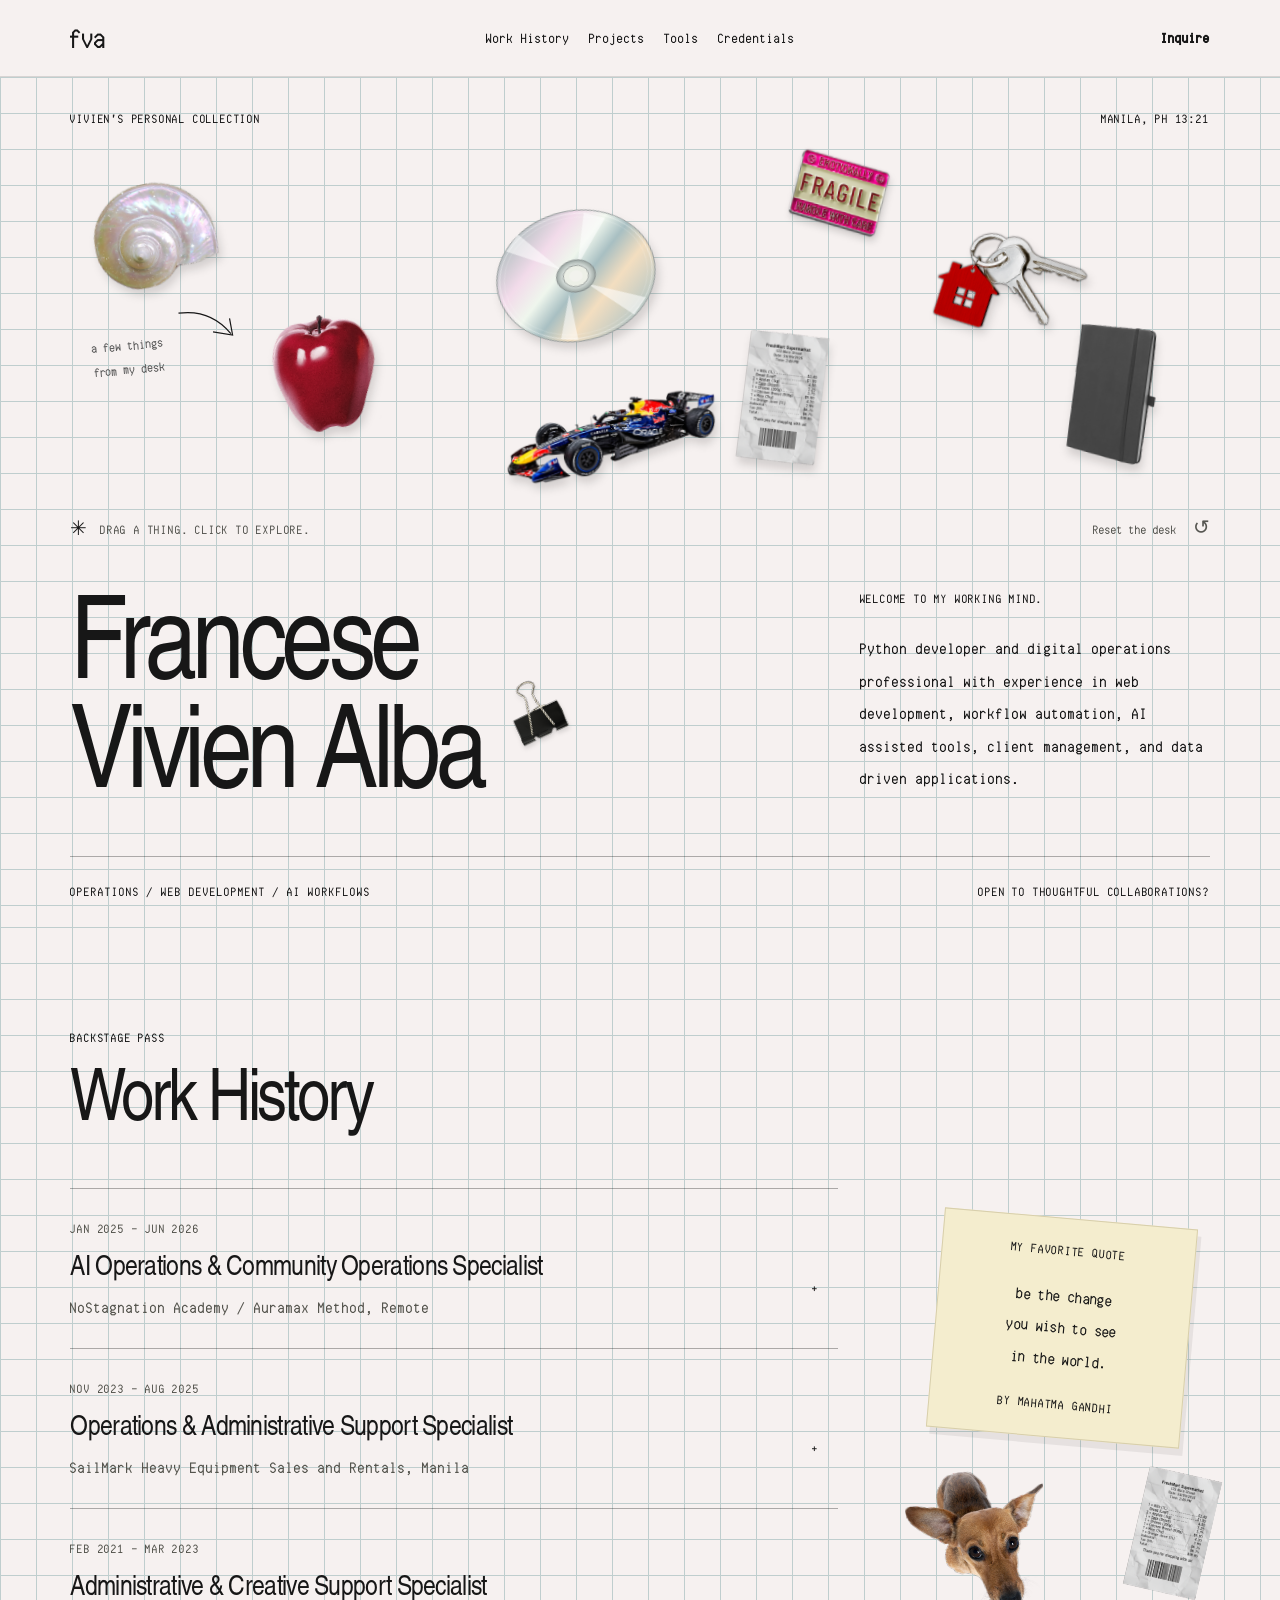
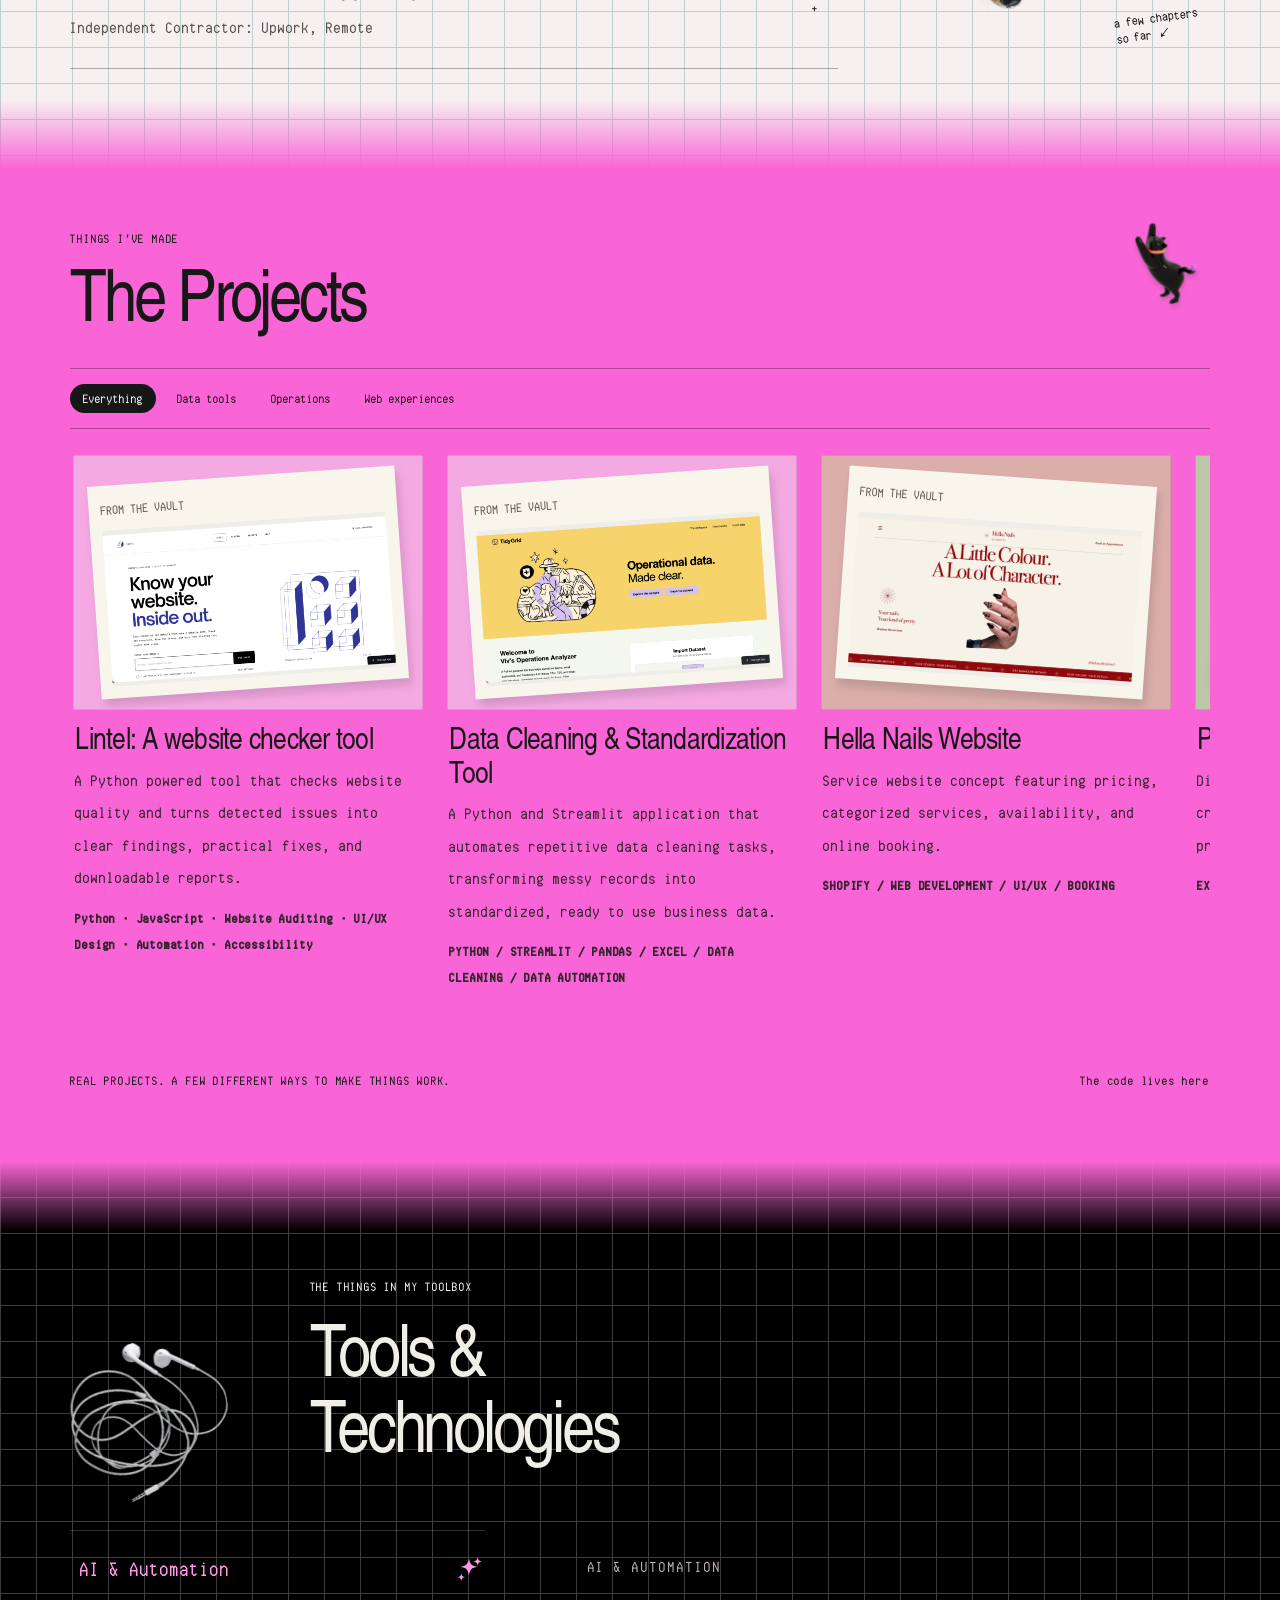
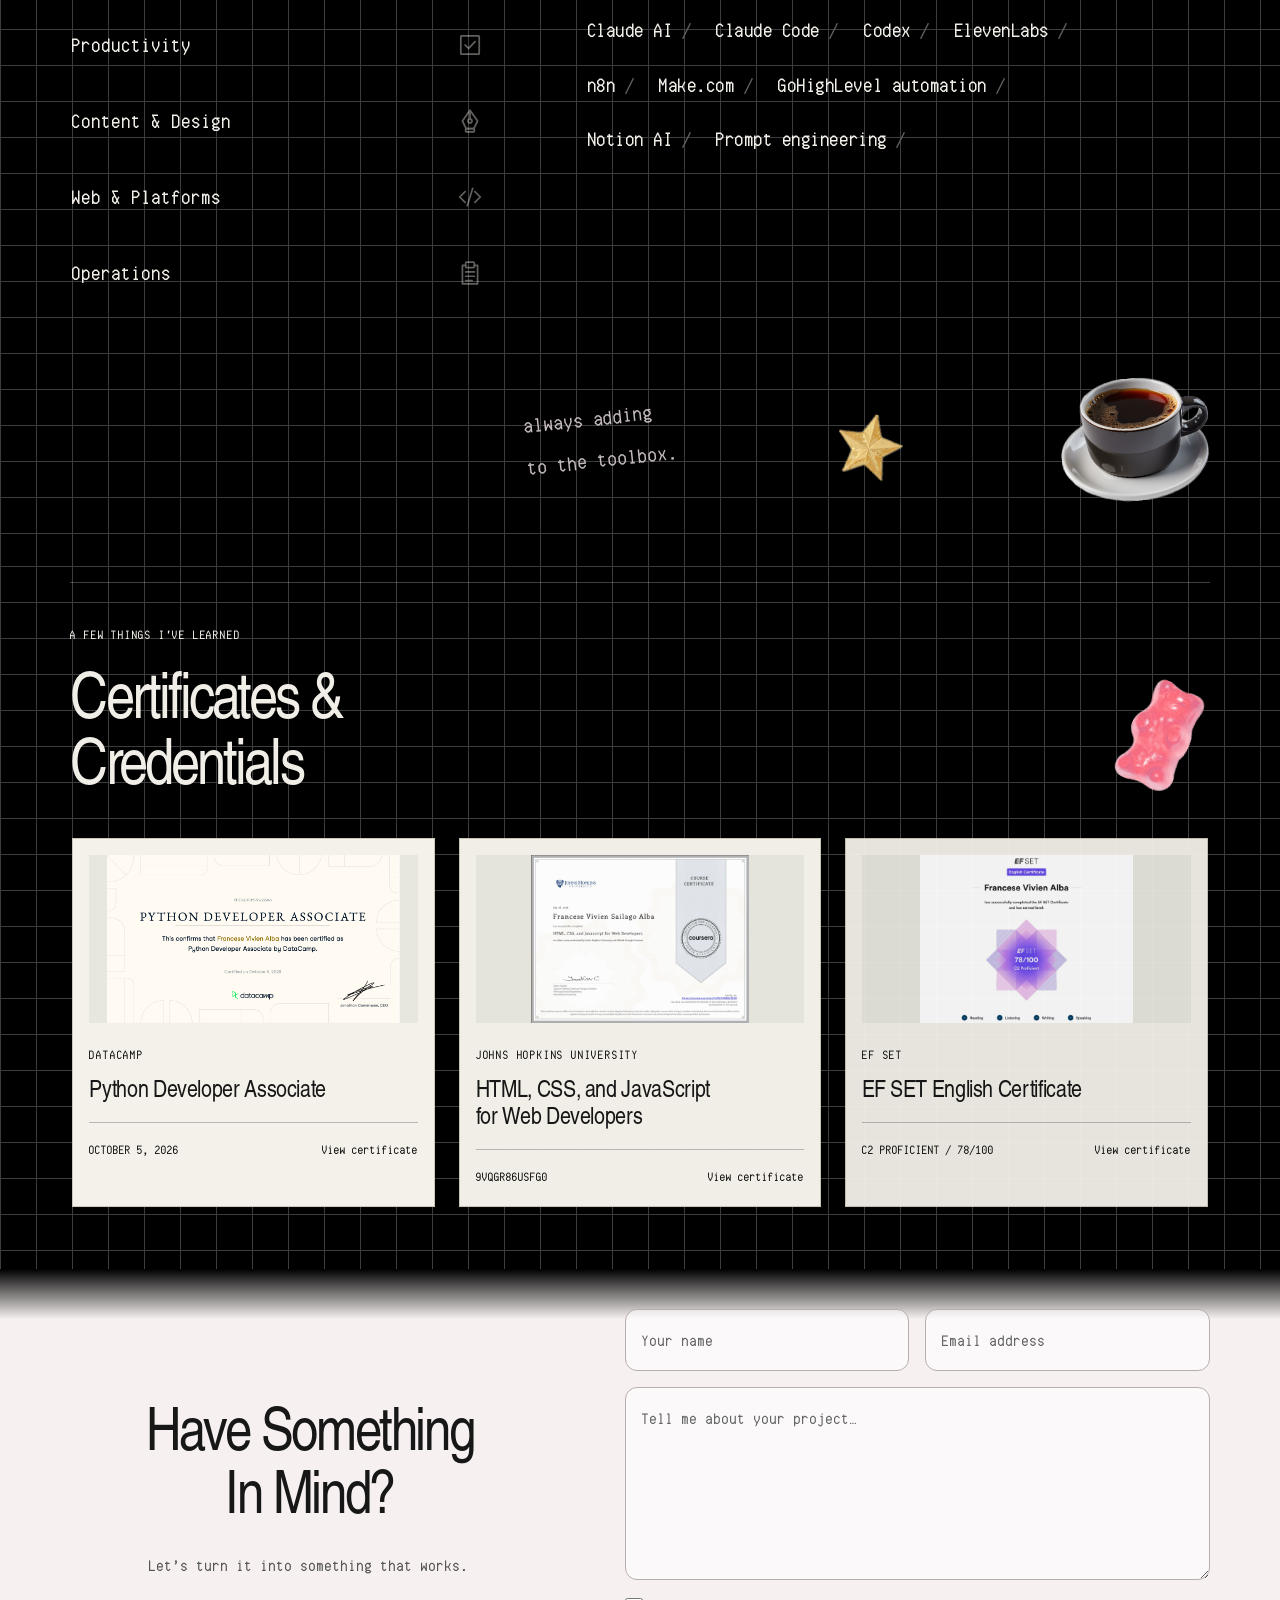
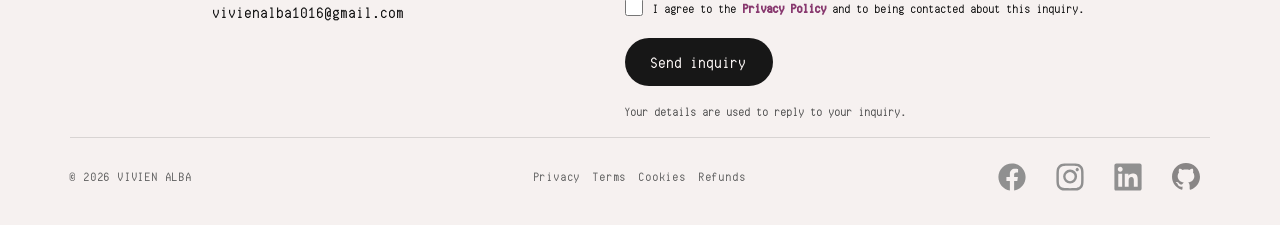
==== index.html @ 67fb0bd2 "Add files via upload" ====
<!doctype html>
<html lang="en">
<head>
  <meta charset="utf-8">
  <meta name="viewport" content="width=device-width, initial-scale=1">
  <meta name="theme-color" content="#f6f1f0">
  <meta name="description" content="Practical tools, thoughtful workflows, and digital experiences by Vivien Alba, an operations and automation specialist based in Manila.">
  <meta name="robots" content="noindex,nofollow">
  <title>Vivien's Workbook</title>
  <link rel="icon" href="./assets/favicon.svg?v=fva-1" type="image/svg+xml">
  <link rel="preload" href="./assets/fonts/display.woff" as="font" type="font/woff" crossorigin>
  <link rel="preload" href="./assets/fonts/computer-says-no.woff2" as="font" type="font/woff2" crossorigin>
  <link rel="stylesheet" href="./assets/style.css?v=credentials-wide-2">
  <script type="module" src="./assets/app.js?v=credentials-carousel-1"></script>
</head>
<body>
  <a class="skip-link" href="#main">Skip to content</a>
  <header class="site-header">
    <a class="wordmark" href="#home" aria-label="Francese Vivien Alba, home">fva</a>
    <nav class="desktop-nav" aria-label="Main navigation">
      <a href="#work-history">Work History</a><a href="#projects">Projects</a><a href="#tools-technologies">Tools</a><a href="#certificates">Credentials</a>
    </nav>
    <button class="header-inquire" data-inquire type="button">Inquire</button>
    <button class="menu-toggle" type="button" aria-expanded="false" aria-controls="mobile-menu" aria-label="Open navigation"><span></span><span></span></button>
  </header>
  <nav class="mobile-menu" id="mobile-menu" aria-label="Mobile navigation" hidden>
    <a href="#work-history">Work History</a><a href="#projects">Projects</a><a href="#tools-technologies">Tools & Technologies</a><a href="#certificates">Certificates & Credentials</a><a href="#contact">Inquire</a>
  </nav>
  <main id="main" tabindex="-1">
    <section class="hero grid-paper" id="home" aria-labelledby="hero-title">
      <div class="section-kicker"><span>VIVIEN'S PERSONAL COLLECTION</span><span>MANILA, PH <span id="manila-clock"></span></span></div>
      <div class="object-desk" aria-label="Interactive desk: drag the objects or select one to explore a project">
        <button class="desk-object object-cd" type="button" data-project="websites" aria-label="Explore the Hella Nails Website"><span class="desk-entry"><span class="object-float"><span class="object-art"><img src="./assets/cd.svg" alt="" draggable="false"></span></span></span><span class="object-label">a website with a point of view ↗</span></button>
        <button class="desk-object object-terminal" type="button" data-project="tidygrid" aria-label="Explore TidyGrid"><span class="desk-entry"><span class="object-float"><span class="object-art"><img src="./assets/apple.svg" alt="" draggable="false"></span></span></span><span class="object-label">a little Python magic ↗</span></button>
        <button class="desk-object object-receipt" type="button" data-project="paperless" aria-label="Explore the Paperless Operations System"><span class="desk-entry"><span class="object-float"><span class="object-art"><img src="./assets/receipt.svg" alt="" draggable="false"></span></span></span><span class="object-label">less admin, more clarity ↗</span></button>
        <button class="desk-object object-camera" type="button" data-project="pinkroom" aria-label="Explore the Pink Room photobooth"><span class="desk-entry"><span class="object-float"><span class="object-art"><img src="./assets/keys.svg" alt="" draggable="false"></span></span></span><span class="object-label">say cheese ↗</span></button>
        <button class="desk-object object-star" type="button" data-scroll="tools-technologies" aria-label="Explore the toolbox"><span class="desk-entry"><span class="object-float"><span class="object-art"><img src="./assets/shell.svg" alt="" draggable="false"></span></span></span><span class="object-label">a curious human ↗</span></button>
        <button class="desk-object object-folder" type="button" data-project="websites" aria-label="Explore the Hella Nails Website"><span class="desk-entry"><span class="object-float"><span class="object-art"><img src="./assets/notebook.svg" alt="" draggable="false"></span></span></span><span class="object-label">open the good stuff ↗</span></button>
        <button class="desk-object object-fragile" type="button" data-scroll="work-history" aria-label="Explore the experience behind the work"><span class="desk-entry"><span class="object-float"><span class="object-art"><img src="./assets/fragile.svg" alt="" draggable="false"></span></span></span><span class="object-label">handled with care ↗</span></button><button class="desk-object object-car" id="car-navigation-trigger" type="button" aria-label="RB19: choose where to go" aria-haspopup="dialog" aria-controls="car-navigation"><span class="desk-entry"><span class="object-float"><span class="object-art"><img src="./assets/rb19.png" alt="" draggable="false" width="1000" height="500"></span></span></span><span class="object-label">MV33</span></button><span class="desk-annotation" aria-hidden="true">a few things<br>from my desk <svg viewBox="0 0 85 45"><path d="M4 4q40-2 63 31m-22-4 24 6-2-21"/></svg></span>
      </div>
      <div class="desk-toolbar"><span><span class="tiny-cross" aria-hidden="true">✳</span> DRAG A THING. CLICK TO EXPLORE.</span><button id="reset-desk" type="button">Reset the desk <span aria-hidden="true">↺</span></button></div>
      <div class="hero-copy">
        <h1 id="hero-title"><span class="headline-line">Francese</span><span class="headline-line"><em>Vivien Alba</em><img class="heading-clip" src="./assets/binder-clip.svg" alt="" aria-hidden="true" width="75" height="79"></span></h1>
        <div class="hero-aside"><span class="micro-label">WELCOME TO MY WORKING MIND.</span><p>Python developer and digital operations professional with experience in web development, workflow automation, AI assisted tools, client management, and data driven applications.</p></div>
      </div>
      <div class="hero-bottom"><span>OPERATIONS / WEB DEVELOPMENT / AI WORKFLOWS</span><a href="#contact">Open to thoughtful collaborations? </a></div>
    </section>

    <section class="experience history grid-paper" id="work-history" aria-labelledby="experience-title">
      <div class="section-heading reveal"><div><span class="micro-label">BACKSTAGE PASS</span><h2 id="experience-title">Work <em>History</em></h2></div></div>
      <div class="history-layout"><div class="experience-list">
        <details class="experience-row reveal"><summary><span class="experience-period">JAN 2025 — JUN 2026</span><div><h3>AI Operations & Community Operations Specialist</h3><p>NoStagnation Academy / Auramax Method, Remote</p></div><span class="accordion-icon" aria-hidden="true">+</span></summary><div class="experience-body"><ul><li>Managed client accounts, scheduling, and progress tracking through Trainerize and Notion.</li><li>Coordinated online communities, Instagram accounts, client communications, and recurring content workflows.</li><li>Built Claude AI workflows for content creation, client feedback, summaries, and recurring administrative tasks.</li></ul></div></details>
        <details class="experience-row reveal"><summary><span class="experience-period">NOV 2023 — AUG 2025</span><div><h3>Operations & Administrative Support Specialist</h3><p>SailMark Heavy Equipment Sales and Rentals, Manila</p></div><span class="accordion-icon" aria-hidden="true">+</span></summary><div class="experience-body"><ul><li>Implemented an electronic booking system, reducing labor costs by 30% and office overhead by 10%.</li><li>Maintained operational records, booking data, and administrative documentation using Excel.</li><li>Managed business correspondence, digital files, and day to day administrative operations.</li></ul></div></details>
        <details class="experience-row reveal"><summary><span class="experience-period">FEB 2021 — MAR 2023</span><div><h3>Administrative & Creative Support Specialist</h3><p>Independent Contractor: Upwork, Remote</p></div><span class="accordion-icon" aria-hidden="true">+</span></summary><div class="experience-body"><ul><li>Managed email correspondence, calls, appointment scheduling, and general administrative tasks.</li><li>Organized digital files and created professional presentations and business materials.</li><li>Produced and edited visual and video content for social media and digital marketing.</li></ul></div></details>
      </div><div class="history-collage reveal"><div class="history-note"><span class="micro-label">MY FAVORITE QUOTE</span><strong>be the change<br><em>you wish to see<br>in the world.</em></strong><span class="micro-label">BY MAHATMA GANDHI</span></div><img class="history-dog" src="./assets/dachshund.svg" alt="" loading="lazy"><img class="history-receipt" src="./assets/receipt.svg" alt="" loading="lazy"><span class="history-handnote">a few chapters<br>so far ↙</span></div></div>
    </section>
    <section class="work grid-paper" id="projects" aria-labelledby="work-title">
      <div class="section-heading reveal"><div><span class="micro-label">THINGS I'VE MADE</span><h2 id="work-title">The <em>Projects</em></h2></div><img class="project-cat" src="./assets/dancing-cat.png" alt="" aria-hidden="true" loading="lazy" width="1129" height="1393"></div>
      <div class="work-toolbar"><div class="filters" role="group" aria-label="Filter projects"><button data-filter="all" aria-pressed="true">Everything</button><button data-filter="tools" aria-pressed="false">Data tools</button><button data-filter="workflows" aria-pressed="false">Operations</button><button data-filter="creative" aria-pressed="false">Web experiences</button></div></div>
      <p class="sr-only" id="project-carousel-help">Drag sideways or swipe to explore projects. Focus the carousel and use Left, Right, Home, or End.</p>
      <div class="project-grid project-carousel" id="project-carousel" role="region" aria-roledescription="carousel" aria-label="Projects" aria-describedby="project-carousel-help" tabindex="0">
        <article class="project project-current reveal" data-category="tools" data-id="websiteqc"><button class="project-cover screenshot-cover cover-websiteqc" data-project="websiteqc" aria-label="Read about Lintel: A website checker tool"><div class="project-print"><span class="print-label">FROM THE VAULT</span><img src="./assets/current/lintel.png" alt="Screenshot of Lintel website quality checker" loading="lazy" width="1400" height="900"></div></button><div class="project-caption"><div><h3>Lintel: A website checker tool</h3><p>A Python powered tool that checks website quality and turns detected issues into clear findings, practical fixes, and downloadable reports.</p></div><span class="project-tag">Python · JavaScript · Website Auditing · UI/UX Design · Automation · Accessibility</span></div></article>
        <article class="project project-current reveal" data-category="tools" data-id="tidygrid"><button class="project-cover screenshot-cover cover-tidygrid" data-project="tidygrid" aria-label="Read about Data Cleaning & Standardization Tool"><div class="project-print"><span class="print-label">FROM THE VAULT</span><img src="./assets/current/tidygrid-preview.png" alt="Screenshot of Data Cleaning & Standardization Tool" loading="lazy" width="1400" height="900"></div></button><div class="project-caption"><div><h3>Data Cleaning & Standardization Tool</h3><p>A Python and Streamlit application that automates repetitive data cleaning tasks, transforming messy records into standardized, ready to use business data.</p></div><span class="project-tag">PYTHON / STREAMLIT / PANDAS / EXCEL / DATA CLEANING / DATA AUTOMATION</span></div></article>
        <article class="project project-current reveal" data-category="creative" data-id="websites"><button class="project-cover screenshot-cover cover-websites" data-project="websites" aria-label="Read about Hella Nails Website"><div class="project-print"><span class="print-label">FROM THE VAULT</span><img src="./assets/current/hella-nails.webp" alt="Screenshot of Hella Nails Website" loading="lazy" width="1400" height="900"></div></button><div class="project-caption"><div><h3>Hella Nails Website</h3><p>Service website concept featuring pricing, categorized services, availability, and online booking.</p></div><span class="project-tag">SHOPIFY / WEB DEVELOPMENT / UI/UX / BOOKING</span></div></article>
        <article class="project project-current reveal" data-category="workflows" data-id="paperless"><button class="project-cover screenshot-cover cover-paperless" data-project="paperless" aria-label="Read about Paperless Operations System"><div class="project-print"><span class="print-label">FROM THE VAULT</span><img src="./assets/current/paperless.webp" alt="Screenshot of Paperless Operations System" loading="lazy" width="1400" height="900"></div></button><div class="project-caption"><div><h3>Paperless Operations System</h3><p>Digital booking and records workflow created to streamline administrative processes for an equipment business.</p></div><span class="project-tag">EXCEL / DIGITAL OPERATIONS / PROCESS DESIGN</span></div></article>
        <article class="project project-current reveal" data-category="creative" data-id="pinkroom"><button class="project-cover screenshot-cover cover-pinkroom" data-project="pinkroom" aria-label="Read about Scrapbook Inspired Photobooth"><div class="project-print"><span class="print-label">FROM THE VAULT</span><img src="./assets/current/pink-room.webp" alt="Screenshot of Scrapbook Inspired Photobooth" loading="lazy" width="1400" height="900"></div></button><div class="project-caption"><div><h3>Scrapbook Inspired Photobooth</h3><p>Interactive browser based photobooth with photo capture, filters, custom strips, and video recording.</p></div><span class="project-tag">HTML / CSS / JAVASCRIPT / GITHUB PAGES</span></div></article>
      </div><div class="work-footnote"><span>REAL PROJECTS. A FEW DIFFERENT WAYS TO MAKE THINGS WORK.</span><a class="text-link" href="https://github.com/vivienalba" target="_blank" rel="noopener noreferrer">The code lives here </a></div>
    </section>
    <section class="tools grid-paper" id="tools-technologies" aria-labelledby="tools-title"><div class="section-heading reveal"><div><span class="micro-label">THE THINGS IN MY TOOLBOX</span><h2 id="tools-title">Tools &<br><em>Technologies</em></h2></div><img class="mobile-tools-earbuds" src="./assets/earbuds-mobile.png" alt="" aria-hidden="true" width="228" height="228"></div><div class="tools-layout"><div class="tool-tabs" role="tablist" aria-label="Tool categories" aria-orientation="vertical">
<button type="button" id="tab-ai" role="tab" aria-controls="panel-ai" aria-selected="true" tabindex="0">AI &amp; Automation<b aria-hidden="true"><svg class="tab-icon" viewBox="0 0 24 24" fill="currentColor" aria-hidden="true" focusable="false"><path d="M11 2c.8 5.4 2.6 7.2 8 8-5.4.8-7.2 2.6-8 8-.8-5.4-2.6-7.2-8-8 5.4-.8 7.2-2.6 8-8Zm8-1c.3 2.7 1.3 3.7 4 4-2.7.3-3.7 1.3-4 4-.3-2.7-1.3-3.7-4-4 2.7-.3 3.7-1.3 4-4ZM4 16c.3 2.4 1.1 3.2 3.5 3.5-2.4.3-3.2 1.1-3.5 3.5-.3-2.4-1.1-3.2-3.5-3.5 2.4-.3 3.2-1.1 3.5-3.5Z"/></svg></b></button><button type="button" id="tab-productivity" role="tab" aria-controls="panel-productivity" aria-selected="false" tabindex="-1">Productivity<b aria-hidden="true"><svg class="tab-icon" viewBox="0 0 24 24" fill="none" stroke="currentColor" stroke-width="1.6" stroke-linecap="round" stroke-linejoin="round" aria-hidden="true" focusable="false"><rect x="3.5" y="3.5" width="17" height="17" rx=".6"/><path d="m7.5 12 3.2 3.2 6-6.4"/></svg></b></button><button type="button" id="tab-design" role="tab" aria-controls="panel-design" aria-selected="false" tabindex="-1">Content &amp; Design<b aria-hidden="true"><svg class="tab-icon" viewBox="0 0 24 24" fill="none" stroke="currentColor" stroke-width="1.6" stroke-linecap="round" stroke-linejoin="round" aria-hidden="true" focusable="false"><path d="m12 2-7 10 3.5 7h7L19 12 12 2Zm0 0v8"/><circle cx="12" cy="12" r="1.8"/><rect x="8" y="19" width="8" height="3" rx=".5"/></svg></b></button><button type="button" id="tab-web" role="tab" aria-controls="panel-web" aria-selected="false" tabindex="-1">Web &amp; Platforms<b aria-hidden="true"><svg class="tab-icon" viewBox="0 0 24 24" fill="none" stroke="currentColor" stroke-width="1.6" stroke-linecap="round" stroke-linejoin="round" aria-hidden="true" focusable="false"><path d="m7.5 7-5 5 5 5m9-10 5 5-5 5M14.5 4l-5 16"/></svg></b></button><button type="button" id="tab-operations" role="tab" aria-controls="panel-operations" aria-selected="false" tabindex="-1">Operations<b aria-hidden="true"><svg class="tab-icon" viewBox="0 0 24 24" fill="none" stroke="currentColor" stroke-width="1.6" stroke-linecap="round" stroke-linejoin="round" aria-hidden="true" focusable="false"><rect x="8" y="2" width="8" height="5" rx="1"/><path d="M8 5H5v17h14V5h-3M8 11h8M8 15h8M8 19h6"/></svg></b></button></div><div class="tool-panels"><div class="tool-panel" id="panel-ai" role="tabpanel" aria-labelledby="tab-ai" tabindex="0"><span class="micro-label">AI &amp; AUTOMATION</span><div class="tool-cloud"><span>Claude AI</span><span>Claude Code</span><span>Codex</span><span>ElevenLabs</span><span>n8n</span><span>Make.com</span><span>GoHighLevel automation</span><span>Notion AI</span><span>Prompt engineering</span></div></div><div class="tool-panel" id="panel-productivity" role="tabpanel" aria-labelledby="tab-productivity" tabindex="0"><span class="micro-label">PRODUCTIVITY</span><div class="tool-cloud"><span>Notion</span><span>Google Sheets</span><span>Google Slides</span><span>Microsoft Excel</span><span>Word</span><span>PowerPoint</span><span>Teams</span><span>Microsoft 365</span></div></div><div class="tool-panel" id="panel-design" role="tabpanel" aria-labelledby="tab-design" tabindex="0"><span class="micro-label">CONTENT &amp; DESIGN</span><div class="tool-cloud"><span>Figma</span><span>Canva</span><span>Adobe Photoshop</span><span>Content creation</span><span>Video editing</span><span>Social media management</span><span>Community management</span></div></div><div class="tool-panel" id="panel-web" role="tabpanel" aria-labelledby="tab-web" tabindex="0"><span class="micro-label">WEB &amp; PLATFORMS</span><div class="tool-cloud"><span>Git</span><span>GitHub</span><span>PyCharm</span><span>Shopify</span><span>HTML</span><span>CSS</span><span>Web Development</span><span>Figma Site</span></div></div><div class="tool-panel" id="panel-operations" role="tabpanel" aria-labelledby="tab-operations" tabindex="0"><span class="micro-label">OPERATIONS</span><div class="tool-cloud"><span>Digital record keeping</span><span>Data management</span><span>Mail management scheduling</span><span>Client support</span><span>Project coordination</span><span>Administrative operations</span></div></div></div></div><div class="tools-objects" aria-hidden="true"><img class="tools-earbuds" src="./assets/earbuds.svg" alt="" loading="lazy"><img class="tools-star" src="./assets/star.svg" alt="" loading="lazy"><img class="tools-coffee" src="./assets/coffee.svg" alt="" loading="lazy"><span>always adding<br>to the toolbox.</span></div></section>
    <section class="credentials grid-paper" id="certificates" aria-labelledby="credentials-title"><div class="section-heading reveal"><div><span class="micro-label">A FEW THINGS I'VE LEARNED</span><h2 id="credentials-title">Certificates &<br><em>Credentials</em></h2></div><img class="credentials-gummy" src="./assets/pink-gummy-bear.svg" alt="" aria-hidden="true" width="52" height="67" loading="lazy"></div><div class="credential-grid credential-carousel" id="credential-carousel" role="region" aria-labelledby="credentials-title" aria-describedby="credential-carousel-help" tabindex="0"><p class="sr-only" id="credential-carousel-help">Swipe or drag sideways to browse certificates. With this carousel focused, use the left and right arrow keys, Home, or End.</p>
      <a class="credential-card reveal" href="./assets/current/datacamp-python-certificate.png" target="_blank" rel="noopener noreferrer"><div class="credential-image"><img src="./assets/current/datacamp-python-certificate.png" alt="DataCamp Python Developer Associate certificate awarded to Francese Vivien Alba on October 5, 2026" loading="lazy" width="2048" height="1176"></div><span class="micro-label">DATACAMP</span><h3 style="white-space:nowrap;font-size:clamp(18px,5.5vw,24px)">Python Developer Associate</h3><div class="credential-bottom"><span>OCTOBER 5, 2026</span><span>View certificate</span></div></a>
      <a class="credential-card reveal" href="https://www.coursera.org/account/accomplishments/records/9VQGR86USFG0" target="_blank" rel="noopener noreferrer"><div class="credential-image"><img src="./assets/current/web-certificate.webp" alt="HTML, CSS, and Javascript for Web Developers course certificate" loading="lazy" width="1200" height="800"></div><span class="micro-label">JOHNS HOPKINS UNIVERSITY</span><h3>HTML, CSS, and JavaScript<br>for Web Developers</h3><div class="credential-bottom"><span>9VQGR86USFG0</span><span>View certificate </span></div></a>
      <a class="credential-card reveal" href="https://cert.efset.org/stmmYJ" target="_blank" rel="noopener noreferrer"><div class="credential-image"><img src="./assets/current/english-certificate.webp" alt="EF Set English Certificate" loading="lazy" width="1200" height="800"></div><span class="micro-label">EF SET</span><h3 style="white-space:nowrap;font-size:clamp(18px,5.5vw,24px)">EF SET English Certificate</h3><div class="credential-bottom"><span>C2 PROFICIENT / 78/100</span><span>View certificate</span></div></a>
      <a class="credential-card reveal" href="https://app-na2.hubspot.com/academy/achievements/q5h6j2m6/en/1/vivien-na/aeo-fundamentals" target="_blank" rel="noopener noreferrer"><div class="credential-image"><img src="./assets/current/hubspot-aeo-certificate.png" alt="HubSpot Academy AEO Fundamentals certificate awarded to Francese Vivien Alba, valid October 6, 2026 through November 4, 2028" loading="lazy" width="1140" height="880"></div><span class="micro-label">HUBSPOT ACADEMY</span><h3 style="white-space:nowrap;font-size:clamp(18px,5.5vw,24px)">AEO Fundamentals</h3><div class="credential-bottom"><span>q5h6j2m6</span><span>View certificate</span></div></a>
    </div></section>
    <section class="contact contact-inquiry" id="contact" aria-labelledby="contact-title">
      <div class="contact-content reveal">
        <div class="contact-intro"><h2 id="contact-title">Have Something<br><em>In Mind?</em></h2><p>Let’s turn it into something that works.</p><a class="inquiry-email" href="mailto:vivienalba1016@gmail.com">vivienalba1016@gmail.com</a></div>
        <form class="inquiry-form" id="inquiry-form" action="https://formsubmit.co/vivienalba1016@gmail.com" method="post" aria-label="Send Vivien a project inquiry" aria-describedby="inquiry-notice" aria-busy="false">
          <input type="hidden" name="_subject" value="New portfolio inquiry for Vivien Alba">
          <input type="hidden" name="_template" value="table">
          <input class="inquiry-honeypot" type="text" name="_honey" tabindex="-1" autocomplete="off" aria-hidden="true">
          <fieldset class="inquiry-fields"><legend class="sr-only">Your inquiry</legend>
            <div class="inquiry-row"><div class="inquiry-field"><label class="sr-only" for="inquiry-name">Your name</label><input id="inquiry-name" name="name" type="text" placeholder="Your name" autocomplete="name" required maxlength="100"></div><div class="inquiry-field"><label class="sr-only" for="inquiry-email">Email address</label><input id="inquiry-email" name="email" type="email" placeholder="Email address" autocomplete="email" required maxlength="254"></div></div>
            <div class="inquiry-field"><label class="sr-only" for="inquiry-message">Tell me about your project</label><textarea id="inquiry-message" name="message" placeholder="Tell me about your project…" required maxlength="5000" rows="5"></textarea></div>
            <label class="inquiry-consent"><input type="checkbox" name="consent" value="yes" required><span>I agree to the <a href="./privacy.html" data-policy="privacy">Privacy Policy</a> and to being contacted about this inquiry.</span></label>
            <button class="inquiry-submit" type="submit">Send inquiry</button>
          </fieldset>
          <p class="inquiry-notice" id="inquiry-notice">Your details are used to reply to your inquiry.</p>
          <p class="inquiry-status" data-inquiry-status role="status" aria-live="polite" aria-atomic="true"></p>
        </form>
      </div>
    </section>
  </main>
  <footer class="site-footer">
    <span class="footer-copyright">© <span id="year">2026</span> VIVIEN ALBA</span>
    <div class="footer-policies"><a data-policy="privacy" href="./privacy.html">Privacy</a><a data-policy="terms" href="./terms.html">Terms</a><a data-policy="cookies" href="./cookies.html">Cookies</a><a data-policy="refunds" href="./refunds.html">Refunds</a></div>
    <nav class="social-links" aria-label="Social profiles"><a href="https://www.facebook.com/vivienalbaaa/" aria-label="Facebook" target="_blank" rel="noopener noreferrer"><svg viewBox="0 0 20 20" fill="currentColor" aria-hidden="true" focusable="false"><path d="M18 10.049C18 5.603 14.419 2 10 2c-4.419 0-8 3.603-8 8.049C2 14.067 4.925 17.396 8.75 18v-5.624H6.719v-2.328h2.03V8.275c0-2.017 1.195-3.132 3.023-3.132.874 0 1.79.158 1.79.158v1.98h-1.009c-.994 0-1.303.621-1.303 1.258v1.51h2.219l-.355 2.326H11.25V18c3.825-.604 6.75-3.933 6.75-7.951Z"/></svg></a><a href="https://www.instagram.com/vivienalbaa/" aria-label="Instagram" target="_blank" rel="noopener noreferrer"><svg viewBox="0 0 20 20" fill="currentColor" aria-hidden="true" focusable="false"><path fill-rule="evenodd" d="M13.23 3.492c-.84-.037-1.096-.046-3.23-.046-2.144 0-2.39.01-3.238.055-.776.027-1.195.164-1.487.273a2.43 2.43 0 0 0-.912.593 2.486 2.486 0 0 0-.602.922c-.11.282-.238.702-.274 1.486-.046.84-.046 1.095-.046 3.23 0 2.134.01 2.39.046 3.229.004.51.097 1.016.274 1.495.145.365.319.639.602.913.282.282.538.456.92.602.474.176.974.268 1.479.273.848.046 1.103.046 3.238.046 2.134 0 2.39-.01 3.23-.046.784-.036 1.203-.164 1.486-.273.374-.146.648-.329.921-.602.283-.283.447-.548.602-.922.177-.476.27-.979.274-1.486.037-.84.046-1.095.046-3.23 0-2.134-.01-2.39-.055-3.229-.027-.784-.164-1.204-.274-1.495a2.43 2.43 0 0 0-.593-.913 2.604 2.604 0 0 0-.92-.602c-.284-.11-.703-.237-1.488-.273ZM6.697 2.05c.857-.036 1.131-.045 3.302-.045 1.1-.014 2.202.001 3.302.045.664.014 1.321.14 1.943.374a3.968 3.968 0 0 1 1.414.922c.41.397.728.88.93 1.414.23.622.354 1.279.365 1.942C18 7.56 18 7.824 18 10.005c0 2.17-.01 2.444-.046 3.292-.036.858-.173 1.442-.374 1.943-.2.53-.474.976-.92 1.423a3.896 3.896 0 0 1-1.415.922c-.51.191-1.095.337-1.943.374-.857.036-1.122.045-3.302.045-2.171 0-2.445-.009-3.302-.055-.849-.027-1.432-.164-1.943-.364a4.152 4.152 0 0 1-1.414-.922 4.128 4.128 0 0 1-.93-1.423c-.183-.51-.329-1.085-.365-1.943C2.009 12.45 2 12.167 2 10.004c0-2.161 0-2.435.055-3.302.027-.848.164-1.432.365-1.942a4.44 4.44 0 0 1 .92-1.414 4.18 4.18 0 0 1 1.415-.93c.51-.183 1.094-.33 1.943-.366Zm.427 4.806a4.105 4.105 0 1 1 5.805 5.805 4.105 4.105 0 0 1-5.805-5.805Zm1.882 5.371a2.668 2.668 0 1 0 2.042-4.93 2.668 2.668 0 0 0-2.042 4.93Zm5.922-5.942a.958.958 0 1 1-1.355-1.355.958.958 0 0 1 1.355 1.355Z" clip-rule="evenodd"/></svg></a><a href="https://www.linkedin.com/in/francese-vivien-alba-627348263/" aria-label="LinkedIn" target="_blank" rel="noopener noreferrer"><svg viewBox="0 0 20 20" fill="currentColor" aria-hidden="true" focusable="false"><path fill-rule="evenodd" clip-rule="evenodd" d="M16.8411 2H3.2061C2.5539 2 2 2.51581 2 3.15124V16.848C2 17.4842 2.36343 18 3.01562 18H16.6507C17.3036 18 18 17.4842 18 16.848V3.15124C18 2.51581 17.4941 2 16.8411 2ZM8.09524 8.09524H10.2491V9.19314H10.2728C10.6011 8.60114 11.571 8 12.7703 8C15.072 8 15.7143 9.2221 15.7143 11.4857V15.7143H13.4286V11.9025C13.4286 10.8891 13.024 10 12.0777 10C10.9288 10 10.381 10.7779 10.381 12.0549V15.7143H8.09524V8.09524ZM4.28571 15.7143H6.57143V8.09524H4.28571V15.7143ZM6.85714 5.42857C6.85714 6.2179 6.2179 6.85714 5.42857 6.85714C4.63924 6.85714 4 6.2179 4 5.42857C4 4.63924 4.63924 4 5.42857 4C6.2179 4 6.85714 4.63924 6.85714 5.42857Z" fill="currentColor"/></svg></a><a href="https://github.com/vivienalba" aria-label="GitHub" target="_blank" rel="noopener noreferrer"><img class="github-icon" src="./assets/social/github.svg" alt="" width="98" height="96"></a></nav>
  </footer>
  <dialog class="car-navigation" id="car-navigation" aria-labelledby="car-navigation-title"><button class="dialog-close" type="button" aria-label="Close destination menu">Close <span aria-hidden="true">×</span></button><div class="car-navigation-content"><span class="micro-label">RB19</span><h2 id="car-navigation-title">Where do you wanna go?</h2><nav aria-label="Choose a destination"><a href="#work-history">Work History</a><a href="#projects">Projects</a><a href="#tools-technologies">Tools & Technologies</a><a href="#certificates">Certificates & Credentials</a><a href="#contact">Inquire</a></nav></div></dialog>
  <dialog class="project-dialog" id="project-dialog" aria-labelledby="dialog-title"><button class="dialog-close" aria-label="Close project details">Close <span aria-hidden="true">×</span></button><div id="dialog-content"></div></dialog>
  <dialog class="policy-dialog" id="policy-dialog" aria-labelledby="policy-title"><button class="dialog-close" aria-label="Close policy">Close <span aria-hidden="true">×</span></button><div id="policy-content"></div></dialog>
  <div class="toast" role="status" aria-live="polite"></div>
  <noscript><p class="noscript-note">Project previews, filters, and desk interactions need JavaScript. You can still read the work history and use the inquiry form. Without JavaScript, submission opens the form service’s confirmation page.</p></noscript>
</body>
</html>
---- assets/style.css ----
@font-face{font-family:DeskDisplay;src:url('./fonts/display.woff') format('woff');font-weight:400;font-display:swap}
@font-face{font-family:DeskDisplay;src:url('./fonts/display-italic.woff') format('woff');font-weight:700;font-style:italic;font-display:swap}
@font-face{font-family:DeskSans;src:url('./fonts/body.woff') format('woff');font-weight:400;font-display:swap}
@font-face{font-family:DeskMono;src:url('./fonts/mono.woff') format('woff');font-weight:400;font-display:swap}
:root{--paper:#f6f1f0;--ink:#171717;--pink:#f965d6;--grid:rgba(102,167,191,.24);--gutter:clamp(24px,5.5vw,88px);--sans:DeskSans,Arial,sans-serif;--display:DeskDisplay,'Arial Narrow',sans-serif;--mono:DeskMono,monospace}
*{box-sizing:border-box}html{scroll-behavior:smooth;scroll-padding-top:90px}body{margin:0;background:var(--paper);color:var(--ink);font-family:var(--sans);font-size:20px;overflow-x:clip}button,a{-webkit-tap-highlight-color:transparent}button{font:inherit;color:inherit;cursor:pointer}a{color:inherit;text-decoration:none}button{border:0;background:none}button:active{transform:translateY(1px)}button:disabled{cursor:default}img{max-width:100%;display:block}h1,h2,h3,h4,p{margin:0}h1,h2,h4{font-family:var(--display);font-weight:400;letter-spacing:-.045em}em{font-weight:700;font-style:italic}button:focus-visible,a:focus-visible,summary:focus-visible{outline:2px solid currentColor;outline-offset:6px}::selection{background:#fa83dc;color:var(--ink)}[hidden]{display:none!important}.skip-link{position:fixed;top:-80px;left:20px;padding:14px;background:var(--ink);color:white;z-index:100}.skip-link:focus{top:15px}.grid-paper{background-image:linear-gradient(var(--grid) 1px,transparent 1px),linear-gradient(90deg,var(--grid) 1px,transparent 1px);background-size:36px 36px}.micro-label,.section-kicker,.hero-bottom,.desk-toolbar,.project-tag,.project-number,.work-count,.work-footnote,.tool-list,.experience-period,.experience-tools,.contact-top,.site-footer,.notebook-label,.mini-pill,.cover-open{font-family:var(--mono);font-size:20px;line-height:1.6;letter-spacing:.04em}.text-link{display:inline-flex;align-items:center;gap:30px;padding:10px 0;font-size:20px}.text-link span{font-size:20px;transition:transform 180ms ease}.text-link:hover span{transform:translate(3px,-3px)}.site-header{position:sticky;top:0;z-index:40;height:77px;padding:0 var(--gutter);display:flex;align-items:center;gap:26px;background:rgba(242,242,237,.94);border-bottom:1px solid rgba(0,0,0,.12);backdrop-filter:blur(10px)}.wordmark{font-family:var(--sans);font-size:20px;letter-spacing:-.06em;white-space:nowrap}.wordmark span{font-style:italic;font-weight:700}.wordmark sup{font-family:var(--mono);font-size:20px;top:-1.2em;position:relative;margin-left:5px}.header-note{font-family:var(--mono);font-size:20px;max-width:140px;line-height:1.5}.desktop-nav{margin-left:auto;display:flex;gap:25px;font-size:20px}.desktop-nav a{position:relative;padding:10px 0}.motion-toggle{display:flex;align-items:center;gap:7px;font-family:var(--mono);font-size:20px;white-space:nowrap;padding:12px 0}.motion-led{width:6px;height:6px;border-radius:50%;background:#456b43}.motion-toggle[aria-pressed=false] .motion-led{background:#888}.menu-toggle{display:none;width:40px;height:44px;padding:11px 5px}.menu-toggle span{display:block;height:1px;background:var(--ink);margin:6px 0;transition:transform 180ms ease}.menu-toggle[aria-expanded=true] span:first-child{transform:translateY(3.5px) rotate(45deg)}.menu-toggle[aria-expanded=true] span:last-child{transform:translateY(-3.5px) rotate(-45deg)}.mobile-menu{position:fixed;z-index:39;inset:77px 0 auto;background:var(--pink);padding:25px var(--gutter) 45px;border-bottom:1px solid}.mobile-menu a{font-family:var(--sans);font-size:20px;display:flex;justify-content:space-between;padding:15px 0;}.mobile-menu a span{font-family:var(--mono);font-size:20px;padding-top:17px}.hero{padding:26px var(--gutter) 0;min-height:calc(100svh - 77px)}.section-kicker{display:flex;justify-content:space-between;gap:20px;font-size:20px}.object-desk{height:clamp(255px,28vw,380px);position:relative;max-width:1260px;margin:12px auto 0}.desk-object{position:absolute;width:clamp(78px,11.5vw,165px);padding:0;z-index:2;touch-action:pan-y;user-select:none}.desk-object:active{transform:none}.object-art{display:block;filter:drop-shadow(2px 7px 4px rgba(0,0,0,.14));transition:filter 180ms ease;rotate:var(--angle,0deg)}.object-art img{width:100%;max-height:168px;object-fit:contain;pointer-events:none}.desk-object:hover .object-art,.desk-object:focus-visible .object-art{filter:drop-shadow(2px 10px 5px rgba(0,0,0,.23))}.object-label{position:absolute;bottom:-29px;left:50%;transform:translate(-50%,5px);width:max-content;max-width:210px;padding:5px 8px;border:1px solid var(--ink);background:var(--paper);font-family:var(--mono);font-size:20px;opacity:0;transition:opacity 160ms ease,transform 160ms ease;pointer-events:none}.desk-object:hover .object-label,.desk-object:focus-visible .object-label{opacity:1;transform:translate(-50%,0)}.object-cd{left:37%;top:16%;width:clamp(98px,13vw,185px);--angle:-13deg}.object-terminal{left:18%;top:47%;width:clamp(65px,8vw,118px);--angle:-10deg}.object-receipt{left:59%;top:52%;width:clamp(52px,6.2vw,90px);--angle:7deg}.object-camera{left:75%;top:23%;width:clamp(97px,13vw,180px);--angle:-10deg}.object-star{left:2%;top:10%;width:clamp(77px,9.5vw,135px);--angle:-12deg}.object-folder{left:88%;top:50%;width:clamp(60px,6.5vw,94px);--angle:9deg}.object-fragile{left:63%;top:1%;width:clamp(74px,8vw,116px);--angle:8deg}.desk-annotation{position:absolute;left:8%;bottom:3%;font-family:var(--sans);font-style:italic;font-size:20px;line-height:.9;transform:rotate(-5deg);color:#555}.desk-annotation svg{position:absolute;width:68px;left:75px;top:0;fill:none;stroke:currentColor;stroke-width:1.3}.desk-toolbar{display:flex;align-items:center;justify-content:space-between;position:relative;z-index:5;margin:0 0 24px;font-size:20px;color:#565651}.desk-toolbar button{padding:9px 0;font-family:var(--mono);font-size:20px;}.desk-toolbar button span{font-size:20px;margin-left:10px}.tiny-cross{font-size:20px;color:var(--ink);vertical-align:middle;margin-right:5px}.hero-copy{display:grid;grid-template-columns:1.5fr 1fr;align-items:end;gap:5vw;padding:4px 0 32px}.hero h1{font-size:46px;line-height:.89;letter-spacing:-.047em}.headline-line{display:block;width:max-content;max-width:100%;position:relative}.heading-asterisk{font-family:var(--sans);font-size:20px;font-weight:400;position:absolute;top:-.05em;right:-.82em}.hero-aside{max-width:315px;justify-self:end;padding-bottom:2px}.hero-aside .micro-label{font-size:20px}.hero-aside p{font-size:25px;line-height:1.65;margin:17px 0 13px}.hero-bottom{border-top:1px solid rgba(0,0,0,.3);display:flex;justify-content:space-between;gap:25px;padding:19px 0;font-size:20px}.hero-bottom a{text-transform:uppercase}.hero-bottom a span{margin-left:13px;font-size:20px}.work{padding:110px var(--gutter) 86px;background-color:var(--paper);position:relative}.work::before{content:'';position:absolute;inset:35% 0 0;background:linear-gradient(transparent,rgba(249,107,217,.15));pointer-events:none}.work>*{position:relative}.section-heading{display:flex;align-items:end;justify-content:space-between;gap:30px;margin-bottom:37px}.section-heading h2{font-size:46px;line-height:1.1;margin-top:13px}.small-star{display:inline-block;font-family:var(--sans);font-size:20px;vertical-align:15%;margin-left:20px}.section-heading>p{font-size:25px;line-height:1.7;margin-bottom:5px}.work-toolbar{display:flex;align-items:center;justify-content:space-between;gap:20px;margin-bottom:28px;border-top:1px solid rgba(0,0,0,.3);border-bottom:1px solid rgba(0,0,0,.3);padding:15px 0}.filters{display:flex;gap:8px;flex-wrap:wrap}.filters button{font-size:20px;padding:8px 13px;border-radius:50px;transition:background-color 160ms ease,color 160ms ease}.filters button[aria-pressed=true]{background:var(--ink);color:var(--paper)}.filters button sup{font-family:var(--mono);font-size:20px;margin-left:5px}.work-count{font-size:20px;color:#53534f;white-space:nowrap}.project-grid{display:grid;grid-template-columns:repeat(2,minmax(0,1fr));gap:38px 30px}.project-wide{grid-column:1/-1}.project-cover{display:block;position:relative;width:100%;overflow:hidden;text-align:left;aspect-ratio:1.38;background:#e4e4d8;transition:box-shadow 180ms ease;padding:0;border:1px solid rgba(0,0,0,.1);border-radius:2px}.project-wide .project-cover{aspect-ratio:2.35}.project-cover:hover,.project-cover:focus-visible{box-shadow:0 8px 25px rgba(0,0,0,.1)}.cover-open{position:absolute;bottom:16px;right:16px;background:var(--ink);color:var(--paper);padding:8px 11px;border-radius:30px;opacity:0;transform:translateY(5px);transition:opacity 160ms ease,transform 160ms ease;z-index:5;font-size:20px}.project-cover:hover .cover-open,.project-cover:focus-visible .cover-open{opacity:1;transform:none}.project-caption{display:flex;justify-content:space-between;gap:15px;padding:16px 2px 0;align-items:start}.project-caption>div{position:relative;padding-left:30px}.project-number{position:absolute;left:0;top:4px;font-size:20px}.project-caption h3{font-size:46px;font-weight:400;line-height:1.35}.project-caption p{font-size:25px;color:#50504c;line-height:1.6;margin-top:4px}.project-tag{font-size:20px;text-align:right;max-width:120px;margin-top:5px;font-weight:700}.cover-tidygrid{background:#b9c7ab}.browser-chrome{height:30px;padding:0 20px;display:flex;justify-content:space-between;align-items:center;background:#f2f2e9;border-bottom:1px solid #b4b8a9;font-family:var(--mono);font-size:20px;letter-spacing:.03em}.browser-chrome>span:first-child{letter-spacing:3px;color:#8e9384}.tidy-cover-content{position:relative;height:calc(100% - 30px);padding:32px 7%;display:grid;grid-template-columns:1fr 1.5fr;align-items:start;column-gap:7%}.tidy-logo{font-size:20px;font-family:var(--sans);letter-spacing:-.045em}.tidy-logo span{font-family:var(--sans);font-size:20px;margin-left:8px;vertical-align:20%}.mini-pill{justify-self:end;border:1px solid #647458;border-radius:30px;padding:7px 13px;font-size:20px}.sheet-preview{grid-column:2;grid-row:2/4;width:100%;background:#f8f9f0;margin-top:26px;border:1px solid #89987e;box-shadow:10px 10px 0 rgba(57,81,43,.12);transform:rotate(-2deg);transition:transform 250ms ease}.project-cover:hover .sheet-preview{transform:rotate(0)}.sheet-head{font-family:var(--mono);font-size:20px;background:#e9eddc;display:flex;justify-content:space-between;padding:13px;border-bottom:1px solid #cbd2bd}.sheet-row{display:grid;grid-template-columns:20px 1fr 1.35fr 15px;gap:8px;align-items:center;font-size:20px;padding:16px 12px;border-bottom:1px solid #e0e5d9}.sheet-row:last-child{border:0}.cell-index{font-family:var(--mono);font-size:20px;color:#788269}.cell-check{color:#456239}.missing-cell{color:#8c522b;font-size:20px}.tidy-note{grid-column:1;grid-row:2;font-family:var(--sans);font-size:20px;line-height:1.08;letter-spacing:-.035em;margin-top:37px}.cover-booking{background:#dedac9;display:grid;place-items:center}.booking-paper{width:80%;height:90%;background:#f5f2e8;padding:26px 25px;position:relative;transform:rotate(-4deg);box-shadow:3px 8px 10px #0001;transition:transform 230ms ease}.project-cover:hover .booking-paper{transform:rotate(-1deg)}.booking-paper .micro-label{font-size:20px}.booking-paper h4{font-size:46px;line-height:1.02;margin-top:13px;letter-spacing:-.025em}.flow-preview{display:grid;gap:4px;margin-top:20px;width:80%;font-family:var(--mono);font-size:20px}.flow-preview span{border-bottom:1px solid #b8b0a2;display:block;padding:4px 0}.flow-preview i{font-style:normal;font-size:20px;margin-right:12px;color:#82755d}.flow-preview b{font-size:20px;font-weight:400;padding-left:30px}.prototype-stamp{position:absolute;right:14px;bottom:13px;border:2px solid #9e473d;color:#9e473d;padding:5px 8px;transform:rotate(-12deg);font-family:var(--mono);font-size:20px;line-height:1.4}.cover-pinkroom{background:#e9a1c3;display:grid;place-items:center}.pinkroom-wordmark{position:absolute;left:24px;top:18px;font-family:var(--sans);font-size:20px;letter-spacing:-.05em}.pinkroom-wordmark>span{font-size:20px;vertical-align:super;padding-left:5px}.photo-strips{display:flex;justify-content:center;align-items:center;height:75%;width:100%;padding-top:28px;gap:15px}.photo-strip{background:#fff8f2;padding:8px;box-shadow:2px 5px 8px #0002;width:24%;height:100%;transform:rotate(-12deg);display:flex;flex-direction:column;gap:5px;transition:transform 230ms ease}.photo-strip>div{flex:1;display:grid;place-items:center;background:#be4978;overflow:hidden;min-height:0}.photo-strip>div:nth-child(2){background:#6c788c}.photo-strip>div:nth-child(3){background:#e7c564}.photo-strip>div span{font-size:20px;color:#f6eccb}.photo-strip small{font-family:var(--mono);font-size:20px;text-align:center;white-space:nowrap;margin:3px -4px}.strip-two{transform:rotate(13deg);margin-top:27px}.strip-two>div{background:#ebbaa6}.strip-two>div:nth-child(2){background:#b6b95b}.strip-two>div:nth-child(3){background:#756093}.project-cover:hover .strip-one{transform:rotate(-8deg) translateY(-4px)}.project-cover:hover .strip-two{transform:rotate(8deg) translateY(-4px)}.cover-carousel{background:#aaa9dd;display:grid;place-items:center}.carousel-deck{position:relative;width:100%;height:100%}.carousel-slide{height:78%;aspect-ratio:4/5;position:absolute;display:flex;flex-direction:column;justify-content:space-between;padding:18px;font-family:var(--mono);font-size:20px}.slide-back{background:#25272b;color:#d6dce0;left:44%;top:8%;transform:rotate(9deg);transition:transform 230ms ease}.carousel-slide strong{font-family:var(--sans);font-size:20px;font-weight:400;letter-spacing:-.03em;line-height:1.03}.slide-front{background:#ecece9;left:15%;top:12%;transform:rotate(-9deg);box-shadow:3px 5px 12px #0002;transition:transform 230ms ease}.slide-front strong{position:relative;z-index:1}.slide-spark{position:absolute;right:8%;bottom:16%;font-size:20px;color:#ff743c;line-height:1}.project-cover:hover .slide-front{transform:rotate(-5deg) translateY(-5px)}.project-cover:hover .slide-back{transform:rotate(12deg)}.cover-websites{background:#d1d1c8;display:grid;place-items:center}.website-window{height:86%;width:84%;background:#f6f4ed;box-shadow:5px 9px 14px #0002;transform:rotate(1.5deg);transition:transform 230ms ease}.project-cover:hover .website-window{transform:rotate(0)}.mini-site-nav{font-family:var(--sans);font-size:20px;border-bottom:1px solid #b6b6aa;display:block;text-align:center;padding:10px 20px;position:relative}.mini-site-nav>span{font-size:20px}.mini-site-nav>b{position:absolute;left:20px;font-size:20px;top:15px;font-weight:400}.nails-art{display:grid;grid-template-columns:.8fr 1fr;align-items:center;gap:30px;height:calc(100% - 75px);padding:20px 8%}.polish-bottle{width:105px;height:145px;position:relative;background:linear-gradient(95deg,#7d7b70,#b2b0a3 40%,#777669);border-radius:18px 18px 22px 22px;border:1px solid #77766d;justify-self:center;margin-top:24px;transform:rotate(-10deg);box-shadow:3px 7px 10px #0002}.polish-bottle::before{content:'';position:absolute;bottom:97%;left:25%;width:50%;height:48px;background:linear-gradient(90deg,#141413,#484744,#121212);border-radius:6px 6px 0 0}.polish-bottle>span{display:block;text-align:center;padding-top:48px;color:#f1f0e6;font-family:var(--sans);font-size:20px}.nail-menu>span{font-family:var(--mono);font-size:20px}.nail-menu>strong{display:block;font-family:var(--sans);font-size:20px;font-weight:400;line-height:1;letter-spacing:-.04em;margin:12px 0}.nail-menu>.mock-link{font-family:var(--sans);font-size:20px;padding-bottom:5px;display:inline-block}.mini-site-bottom{padding:8px 20px;border-top:1px solid #bbb9b1;display:flex;justify-content:space-between;font-family:var(--mono);font-size:20px}.work-footnote{display:flex;justify-content:space-between;align-items:center;gap:20px;margin-top:40px;font-size:20px}.work-footnote .text-link{font-family:var(--sans);font-size:20px}.about{background-color:var(--pink);background-image:linear-gradient(rgba(123,32,104,.1) 1px,transparent 1px),linear-gradient(90deg,rgba(123,32,104,.1) 1px,transparent 1px),linear-gradient(#f5d3e9,var(--pink) 26%);padding:65px var(--gutter) 85px}.about-top{display:flex;justify-content:space-between;gap:25px;margin-bottom:70px}.about-layout{display:grid;grid-template-columns:1fr 1fr;gap:8vw;align-items:center}.about-copy h2{font-size:46px;line-height:1}.about-copy h2>span{font-family:var(--sans);font-size:46px;margin-left:12px;display:inline-block;transform:rotate(10deg)}.about-lead{font-family:var(--sans);font-size:20px;line-height:1.1;letter-spacing:-.02em;margin:31px 0 22px}.about-copy>p:not(.about-lead){font-size:25px;line-height:1.8;max-width:375px;margin:15px 0}.about-copy>.text-link{margin-top:14px}.about-collage{height:480px;position:relative;display:grid;align-items:center;justify-items:center}.about-notebook{width:81%;max-width:390px;background:#f9f4e6;min-height:400px;padding:32px 32px 28px 48px;transform:rotate(5deg);box-shadow:5px 7px 0 #c048ad;position:relative;background-image:linear-gradient(#cec8b333 1px,transparent 1px);background-size:100% 28px}.about-notebook::before{content:'';position:absolute;inset:0 auto 0 30px;border-left:1px solid #db8c8c77}.notebook-label{font-size:20px;color:#756950}.about-notebook h3{font-family:var(--display);font-size:46px;font-weight:400;line-height:.94;letter-spacing:-.04em;margin:28px 0}.about-notebook ul{padding:0;margin:0;list-style:none}.about-notebook li{font-size:20px;padding:11px 0}.about-notebook li>span{font-family:var(--mono);font-size:20px;margin-right:10px;color:#7d745f}.notebook-signature{font-family:var(--sans);font-size:20px;font-style:italic;display:block;margin-top:25px}.notebook-signature>span{float:right}.collage-coffee{position:absolute;width:160px;bottom:-6px;left:-30px;filter:drop-shadow(2px 4px 3px #0002);transform:rotate(-7deg)}.collage-sticker{position:absolute;right:-12px;top:14px;background:#fc97e1;border:3px solid var(--ink);box-shadow:3px 4px 0 var(--ink);padding:10px 15px;text-align:center;transform:rotate(-12deg);font-family:var(--mono);font-size:20px;line-height:1.35}.collage-sticker strong{font-family:var(--sans);display:block;font-size:20px;font-weight:400;letter-spacing:.02em}.collage-sticker>span{font-size:20px}.collage-code{position:absolute;bottom:8px;right:-9px;padding:10px 15px;background:var(--ink);color:#f9c8ee;font-family:var(--mono);font-size:20px;transform:rotate(-7deg)}.collage-gummy{position:absolute;top:-25px;left:5px;width:47px;transform:rotate(-12deg)}.tool-shelf{border-top:1px solid #17171755;display:grid;grid-template-columns:1fr 3fr;gap:35px;margin-top:95px;padding-top:27px}.tool-shelf>.micro-label{font-size:20px;padding-top:9px}.tool-list{display:flex;flex-wrap:wrap;gap:8px 22px;font-size:20px}.tool-list span{padding:7px 0}.experience{background-color:#151515;--grid:rgba(224,215,221,.13);color:#f1eee7;padding:135px var(--gutter) 95px;position:relative}.experience::before{content:'';position:absolute;top:0;left:0;right:0;height:75px;background:linear-gradient(var(--pink),transparent);pointer-events:none}.experience .micro-label{color:#c8c4c2}.experience .section-heading{margin-bottom:45px}.experience-list{border-top:1px solid #b5aeb155}.experience-row{border-bottom:1px solid #b5aeb155}.experience-row summary{list-style:none;display:grid;grid-template-columns:1fr 2.65fr 32px;gap:30px;align-items:center;padding:31px 0;cursor:pointer}.experience-row summary::-webkit-details-marker{display:none}.experience-period{font-size:20px;color:#c8c4c2}.experience-row h3{font-size:46px;font-weight:400;line-height:1.4}.experience-row summary p{font-size:25px;color:#b3adb0;margin-top:6px}.accordion-icon{font-family:var(--sans);font-size:20px;line-height:1;transition:transform 180ms ease}.experience-row[open] .accordion-icon{transform:rotate(45deg)}.experience-body{margin-left:calc((100% - 92px)/3.65 + 30px);padding-bottom:30px;padding-right:7%;max-width:780px}.experience-body>p{font-size:25px;line-height:1.85;color:#d9d4d5}.experience-tools{display:block;margin-top:17px;font-size:20px;color:#bcaeb7}.certification-note{display:flex;align-items:center;justify-content:space-between;gap:30px;position:relative;margin-top:60px}.certification-note>p{font-size:25px;line-height:1.8;margin-left:auto}.certification-note img{width:75px;transform:rotate(15deg);margin-left:10px}.contact{background-color:var(--pink);--grid:rgba(106,30,83,.15);padding:75px var(--gutter) 34px;position:relative}.contact::before{content:'';position:absolute;left:0;right:0;top:0;height:50px;background:linear-gradient(#151515,transparent);pointer-events:none}.contact-top{display:flex;justify-content:space-between;gap:25px;margin:20px 0 64px}.contact-content{display:grid;grid-template-columns:1fr auto;align-items:center;gap:25px}.contact h2{font-size:46px;line-height:.92;letter-spacing:-.04em}.contact-cta{font-family:var(--sans);font-size:20px;letter-spacing:-.04em;width:195px;height:195px;border:1px solid;border-radius:50%;display:flex;align-items:center;justify-content:center;gap:8px;transform:rotate(-12deg);background:rgba(255,255,255,.07)}.contact-cta span{font-family:var(--sans);font-size:20px}.contact-content>p{font-size:25px;line-height:1.8;margin-top:10px}.contact-bottom{border-top:1px solid #17171777;display:flex;justify-content:space-between;gap:20px;align-items:center;margin-top:68px;padding-top:25px;font-size:20px}.contact-bottom button{font-size:20px;padding:10px 0}.contact-bottom a:hover,.contact-bottom button:hover{text-decoration:none;}.contact-bottom span{margin-left:5px}.site-footer{display:flex;align-items:center;justify-content:space-between;flex-wrap:wrap;gap:12px 20px;background:var(--ink);color:#ccc3c9;padding:23px var(--gutter);font-size:20px}.site-footer>div{display:flex;gap:12px}.site-footer button{font-family:var(--mono);font-size:20px;padding:6px 0}.site-footer button:hover{text-decoration:none}.trademark-note{font-size:20px;color:#9b9498}.toast{position:fixed;left:50%;bottom:30px;z-index:90;transform:translate(-50%,12px);background:#f4f1e8;color:var(--ink);border:1px solid var(--ink);box-shadow:3px 4px 0 var(--ink);padding:12px 20px;font-family:var(--mono);font-size:20px;opacity:0;pointer-events:none;max-width:calc(100% - 40px);text-align:center}.toast.visible{opacity:1;transform:translate(-50%,0)}.noscript-note{padding:20px var(--gutter);font-size:20px;line-height:1.7}.noscript-note a{text-decoration:none}
/* Native dialogs preserve keyboard trapping, Escape, and focus return. */
dialog{padding:0;border:1px solid var(--ink);background:var(--paper);color:var(--ink);max-height:87svh;overflow-y:auto;overscroll-behavior:contain;box-shadow:10px 13px 0 #0003}dialog::backdrop{background:#151515b8;backdrop-filter:blur(5px)}.project-dialog{width:min(920px,calc(100% - 44px));max-width:920px}.policy-dialog{width:min(590px,calc(100% - 44px));max-width:590px}.dialog-close{position:sticky;top:0;z-index:10;width:100%;background:var(--paper);border-bottom:1px solid #17171733;padding:14px 28px;display:flex;justify-content:flex-end;gap:16px;align-items:center;font-family:var(--mono);font-size:20px}.dialog-close span{font-size:20px;line-height:1}.dialog-head{padding:32px 44px 35px;background:#e5e6d9;border-bottom:1px solid #17171744}.dialog-head>.micro-label{font-size:20px}.dialog-head h2{font-size:46px;line-height:1.05;margin:18px 0 9px;overflow-wrap:anywhere}.dialog-subtitle{font-size:20px;line-height:1.7}.dialog-status{font-family:var(--mono);font-size:20px;line-height:1.7;margin-top:22px}.dialog-body{padding:34px 44px}.dialog-description{font-size:25px;line-height:1.75;margin-bottom:34px;max-width:690px}.case-columns{display:grid;grid-template-columns:1fr 1fr;gap:40px}.case-columns h3,.case-details h3{font-family:var(--display);font-size:46px;font-weight:400;margin-bottom:12px}.case-columns p{font-size:25px;line-height:1.8}.case-details{margin:28px 0}.case-details ul{font-size:25px;line-height:1.8;padding-left:18px}.case-details li{padding-left:6px;margin:7px 0}.case-tools{display:flex;flex-wrap:wrap;gap:8px;font-family:var(--mono);font-size:20px}.case-tools>span{border:1px solid #17171744;padding:5px 9px}.dialog-link{margin-top:24px}.demo{margin-top:36px;padding:24px;background:#e2e9d8;border:1px solid #a4b198}.demo-heading{display:flex;align-items:start;justify-content:space-between;gap:20px}.demo-heading>div>h3{font-family:var(--display);font-size:46px;font-weight:400;letter-spacing:-.025em}.demo-heading p{font-family:var(--mono);font-size:25px;line-height:1.7;margin-top:5px}.demo-button{border:1px solid var(--ink);background:var(--ink);color:#f1f4e9;padding:10px 13px;font-family:var(--mono);font-size:20px;white-space:nowrap;border-radius:3px}.demo-button:disabled{background:#516145;border-color:#516145}.demo-table-wrap{overflow:auto;margin-top:20px;border:1px solid #acb59f;background:#f9faf3}.demo table{width:100%;border-collapse:collapse;text-align:left;min-width:420px;font-size:20px}.demo th{padding:10px 12px;background:#edf0e4;font-family:var(--mono);font-size:20px;font-weight:400}.demo td{padding:12px;border-top:1px solid #d6ddca;white-space:pre}.demo .duplicate td{background:#eee1d6}.demo-result{font-size:20px;line-height:1.7;margin-top:12px;min-height:34px}.demo-actions{display:flex;justify-content:space-between;align-items:center;margin-top:14px;gap:15px}.demo-reset{font-family:var(--mono);font-size:20px;text-decoration:none;padding:7px 0}.demo-note{font-size:20px;line-height:1.7;margin-top:15px;color:#515947}.policy-content{padding:35px}.policy-content h2{font-size:46px;line-height:1.1;margin-bottom:22px}.policy-content p{font-size:25px;line-height:1.85;margin:15px 0}.policy-content a{text-decoration:none;overflow-wrap:anywhere}.policy-content .micro-label{font-size:20px}.no-motion *{scroll-behavior:auto!important;transition:none!important}.no-motion .reveal{opacity:1!important;transform:none!important}
@media(min-width:1500px){.hero,.work,.about,.experience,.contact{padding-left:max(var(--gutter),calc((100vw - 1320px)/2));padding-right:max(var(--gutter),calc((100vw - 1320px)/2))}}
@media(max-width:1050px){.header-note{display:none}.site-header{gap:24px}.hero h1{font-size:46px}.hero-copy{grid-template-columns:1.5fr 1fr;gap:40px}.hero-aside{max-width:270px}.hero-aside p{font-size:25px}.hero-aside .micro-label{font-size:20px}.project-caption{flex-direction:column;gap:6px}.project-tag{text-align:left;max-width:none;padding-left:30px}.tidy-cover-content{padding:23px 6%}.sheet-head{font-size:20px}.sheet-row{font-size:20px;padding:12px 10px}.booking-paper{padding:24px 20px}.booking-paper h4{font-size:46px}.flow-preview{margin-top:15px;font-size:20px;gap:0}.about-layout{gap:4vw}.about-notebook{width:90%;padding:28px 20px 26px 43px}.about-notebook h3{font-size:46px}.about-collage{height:480px}.collage-coffee{width:130px;left:-25px;bottom:15px}.collage-sticker{right:-5px}.experience-row h3{font-size:46px}.contact-cta{width:155px;height:155px;font-size:20px}.contact-cta span{font-size:20px}.mini-site-nav{font-size:20px}.polish-bottle{width:78px;height:112px}.polish-bottle>span{font-size:20px;padding-top:36px}.polish-bottle::before{height:36px}.nails-art{height:calc(100% - 70px);padding:12px 8%}.mini-site-bottom{font-size:20px}.nail-menu>strong{font-size:20px}}
@media(max-width:760px){:root{--gutter:24px}.site-header{height:68px;gap:15px}.wordmark{font-size:20px}.desktop-nav{display:none}.motion-toggle{margin-left:auto;font-size:20px}.menu-toggle{display:block}.mobile-menu{top:68px}html{scroll-padding-top:80px}.hero{min-height:auto;padding-top:22px}.section-kicker{font-size:20px;gap:12px}.section-kicker>span:first-child{max-width:180px}.section-kicker>span:last-child{white-space:nowrap}.object-desk{height:260px;margin-top:18px}.object-art img{max-height:108px}.object-cd{left:36%;top:13%;width:112px}.object-terminal{left:13%;top:46%;width:68px}.object-receipt{left:60%;top:51%;width:53px}.object-camera{left:74%;top:29%;width:86px}.object-star{left:1%;top:9%;width:78px}.object-folder{left:85%;top:66%;width:53px}.object-fragile{left:66%;top:1%;width:70px}.desk-annotation{font-size:20px;left:3%;bottom:6%}.desk-annotation svg{width:47px;left:65px}.desk-toolbar{font-size:20px;margin-bottom:32px}.desk-toolbar button{font-size:20px}.tiny-cross{font-size:20px}.hero-copy{grid-template-columns:1fr;gap:30px;padding:0 0 38px}.hero h1{font-size:46px;line-height:.91}.heading-asterisk{right:-.78em}.hero-aside{justify-self:start;max-width:100%;display:grid;grid-template-columns:1fr 1fr;gap:12px 24px;align-items:start}.hero-aside .micro-label{font-size:20px}.hero-aside p{grid-column:1/-1;margin:0;max-width:360px;font-size:25px;line-height:1.65}.hero-aside .text-link{grid-column:1/-1;margin-top:0;font-size:20px;padding-top:7px;justify-self:start;gap:44px}.hero-bottom{font-size:20px;align-items:center;gap:14px;padding:17px 0}.hero-bottom>span{max-width:155px}.hero-bottom>a{max-width:165px;text-align:right}.hero-bottom a span{margin-left:3px}.work{padding-top:75px;padding-bottom:60px}.section-heading{align-items:start;gap:15px;margin-bottom:30px}.section-heading h2{font-size:46px;margin-top:12px}.section-heading .micro-label{font-size:20px}.section-heading>p{font-size:25px;padding-top:28px;max-width:110px;flex-shrink:0}.small-star{margin-left:8px;font-size:20px}.work-toolbar{align-items:start;gap:10px}.filters{gap:3px}.filters button{font-size:20px;padding:7px 9px}.filters button sup{font-size:20px;margin-left:3px}.work-count{display:none}.project-grid{gap:30px 20px}.project-cover{aspect-ratio:1.15}.project-wide .project-cover{aspect-ratio:1.7}.project-caption h3{font-size:46px}.project-caption p{font-size:25px}.project-caption>div{padding-left:24px}.project-tag{padding-left:24px;font-size:20px}.project-number{font-size:20px}.tidy-cover-content{padding:22px 6%;column-gap:3%;grid-template-columns:1fr 1.6fr}.tidy-logo{font-size:20px}.mini-pill{font-size:20px;padding:5px 7px}.browser-chrome{font-size:20px;padding:0 12px;height:25px}.tidy-cover-content{height:calc(100% - 25px)}.sheet-preview{margin-top:17px}.sheet-head{padding:10px 8px;font-size:20px}.sheet-head>span:last-child{display:none}.sheet-row{grid-template-columns:15px 1fr 1.3fr 8px;font-size:20px;gap:4px;padding:13px 6px}.cell-index,.missing-cell{font-size:20px}.tidy-note{font-size:20px;margin-top:26px}.cover-open{opacity:1;transform:none;font-size:20px;bottom:10px;right:10px;padding:6px 9px}.booking-paper{width:86%;height:90%;padding:20px 15px}.booking-paper .micro-label{font-size:20px;line-height:1.3;display:block}.booking-paper h4{font-size:46px;margin-top:12px}.flow-preview{font-size:20px;margin-top:16px;gap:0}.flow-preview i{font-size:20px;margin-right:8px}.flow-preview b{font-size:20px;padding-left:20px}.prototype-stamp{font-size:20px;right:10px;bottom:9px;padding:4px;z-index:2}.pinkroom-wordmark{font-size:20px;left:15px;top:14px}.pinkroom-wordmark>span{font-size:20px}.photo-strips{gap:8px;height:76%;padding-top:21px}.photo-strip{width:27%;padding:5px;gap:3px}.photo-strip>div span{font-size:20px}.photo-strip small{font-size:20px}.strip-two{margin-top:15px}.carousel-slide{padding:12px;height:75%;font-size:20px}.carousel-slide strong{font-size:20px}.slide-spark{font-size:20px}.website-window{width:88%;height:85%}.mini-site-nav{font-size:20px;padding:8px 15px}.mini-site-nav>b{top:11px}.mini-site-nav>span{font-size:20px}.nails-art{gap:10px;height:calc(100% - 64px);padding:14px 6%}.nail-menu>span{font-size:20px}.nail-menu>strong{font-size:20px}.polish-bottle{width:73px;height:105px;margin-top:17px}.polish-bottle>span{font-size:20px;padding-top:34px}.polish-bottle::before{height:32px}.mini-site-bottom{padding:8px 10px;font-size:20px}.work-footnote{align-items:start;margin-top:27px;font-size:20px}.work-footnote>span{max-width:195px}.work-footnote .text-link{font-size:20px;white-space:nowrap;gap:12px;padding-top:0}.about{padding-top:50px;padding-bottom:65px}.about-top{margin-bottom:48px}.about-top .micro-label{font-size:20px}.about-top>.micro-label:last-child{max-width:130px;text-align:right}.about-layout{grid-template-columns:1fr;gap:40px}.about-copy h2{font-size:46px}.about-lead{font-size:20px;margin:25px 0 20px}.about-copy>p:not(.about-lead){font-size:25px;max-width:450px}.about-collage{height:440px;max-width:440px;width:100%;justify-self:center}.about-notebook{width:80%;min-height:385px;max-width:350px}.about-notebook h3{font-size:46px}.collage-sticker{right:3px;top:12px}.collage-coffee{width:135px;left:-4px;bottom:0}.collage-code{bottom:4px;right:4px;font-size:20px}.collage-gummy{top:-5px;left:15px;width:40px}.tool-shelf{grid-template-columns:1fr;gap:14px;margin-top:65px;padding-top:22px}.tool-list{font-size:20px;gap:5px 20px}.tool-shelf>.micro-label{padding-top:0}.experience{padding-top:105px;padding-bottom:65px}.experience .section-heading h2{font-size:46px}.experience .section-heading>p{max-width:95px}.experience-row summary{grid-template-columns:1fr 25px;gap:12px;padding:24px 0}.experience-period{grid-column:1/-1;font-size:20px}.experience-row h3{font-size:46px;max-width:290px}.experience-row summary p{font-size:25px;line-height:1.7}.accordion-icon{font-size:20px}.experience-body{margin:0;padding:0 20px 25px 0;max-width:none}.experience-body>p{font-size:25px;line-height:1.8}.experience-tools{font-size:20px}.certification-note{flex-wrap:wrap;gap:14px;margin-top:40px;padding-right:57px}.certification-note>.micro-label{font-size:20px}.certification-note>p{margin:0;font-size:25px;line-height:1.8}.certification-note>img{position:absolute;right:0;bottom:0;width:53px;margin:0}.contact{padding-top:65px}.contact-top{margin:10px 0 44px;font-size:20px}.contact-top>span:last-child{max-width:145px;text-align:right}.contact-content{grid-template-columns:1fr;gap:26px}.contact h2{font-size:46px}.contact-cta{grid-row:3;justify-self:end;width:128px;height:128px;font-size:20px;margin-top:-55px}.contact-cta>span{font-size:20px}.contact-content>p{font-size:25px;line-height:1.8;max-width:270px;margin:0;grid-row:2}.contact-bottom{display:grid;grid-template-columns:1fr 1fr;gap:14px;margin-top:45px;padding-top:23px;font-size:20px}.contact-bottom>a:first-child{grid-column:1/-1}.contact-bottom>a:last-child{text-align:right;grid-column:2;grid-row:3}.contact-bottom>button{font-size:20px;grid-column:1;grid-row:3;justify-self:start}.site-footer{font-size:20px;padding-top:22px;padding-bottom:22px;gap:12px}.site-footer>span:nth-child(2){max-width:120px;text-align:right;margin-left:auto}.site-footer>div{width:100%}.trademark-note{font-size:20px}.dialog-head{padding:26px}.dialog-head h2{font-size:46px}.dialog-body{padding:26px}.dialog-description{font-size:25px;line-height:1.8}.case-columns{grid-template-columns:1fr;gap:24px}.case-columns p{font-size:25px}.case-details ul{font-size:25px}.demo{padding:16px}.demo-heading{flex-direction:column;gap:15px}.demo-heading>div>h3{font-size:46px}.dialog-close{padding:12px 24px}.policy-content{padding:28px}.policy-content h2{font-size:46px}.policy-content p{font-size:25px}.toast{font-size:20px}}
@media(max-width:460px){.project-grid{grid-template-columns:1fr;gap:31px}.project-wide{grid-column:auto}.project-cover{aspect-ratio:1.38}.project-wide .project-cover{aspect-ratio:1.3}.project-caption{flex-direction:row;gap:12px}.project-tag{max-width:98px;font-size:20px;padding:0;text-align:right}.project-caption>div{padding-left:22px}.project-caption h3{font-size:46px}.project-caption p{font-size:25px;max-width:240px}.tidy-cover-content{grid-template-columns:1fr;grid-template-rows:auto auto;padding:17px 6%;gap:0}.tidy-logo{font-size:20px}.mini-pill{position:absolute;right:6%;top:23px;font-size:20px}.sheet-preview{grid-column:1;grid-row:2;margin:15px 0 0;align-self:start}.sheet-head{font-size:20px;padding:9px}.sheet-head>span:last-child{display:block}.sheet-row{grid-template-columns:15px 1fr 1.3fr 10px;font-size:20px;padding:12px 9px}.tidy-note{grid-column:1;grid-row:3;margin:14px 0 0;font-size:20px;line-height:1.15}.tidy-note>br{display:none}.tidy-note em{margin-left:5px}.booking-paper{width:81%;height:89%;padding:20px 23px}.booking-paper h4{font-size:46px;margin-top:12px}.booking-paper .micro-label{font-size:20px}.flow-preview{font-size:20px;margin-top:15px;gap:0}.flow-preview span{padding:5px 0}.prototype-stamp{font-size:20px;right:16px;bottom:13px}.pinkroom-wordmark{font-size:20px;top:16px;left:20px}.photo-strips{height:77%;padding-top:25px;gap:14px}.photo-strip{width:24%;padding:7px;gap:4px}.photo-strip>div span{font-size:20px}.photo-strip small{font-size:20px}.carousel-slide{height:78%;padding:16px;font-size:20px}.carousel-slide strong{font-size:20px}.slide-spark{font-size:20px}.project-wide.cover-websites{aspect-ratio:1.4}.website-window{height:84%;width:89%}.mini-site-nav{padding:10px 14px;font-size:20px}.mini-site-nav>b{top:14px}.nails-art{height:calc(100% - 67px);gap:14px}.nail-menu>strong{font-size:20px}.nail-menu>span{font-size:20px;line-height:1.4;display:block}.polish-bottle{width:72px;height:108px}.polish-bottle::before{height:37px}.mini-site-bottom{font-size:20px}.work-footnote{flex-direction:column;gap:15px}.work-footnote>span{max-width:280px}.section-heading>p{display:none}.work-toolbar{margin-bottom:24px}.filters button{font-size:20px;padding:7px 9px}.contact-cta{margin-top:0;grid-row:3}.hero h1{font-size:46px}.heading-asterisk{font-size:20px}.object-desk{height:235px}.object-cd{width:91px;left:35%;top:15%}.object-star{width:64px}.object-camera{width:72px;left:74%;top:26%}.object-terminal{width:56px;left:16%;top:47%}.object-receipt{width:45px;left:58%;top:52%}.object-folder{width:45px;left:84%;top:62%}.object-fragile{width:59px;left:63%;top:0}.desk-annotation{font-size:20px;left:0;bottom:4%}.desk-annotation svg{left:55px;top:3px;width:42px}.desk-toolbar{font-size:20px;margin-bottom:28px}.desk-toolbar button{font-size:20px}.section-kicker{font-size:20px}.section-kicker>span:first-child{max-width:160px}.hero-bottom{font-size:20px}.about-copy h2{font-size:46px}.about-notebook{width:84%;padding:27px 19px 22px 40px}.about-notebook h3{font-size:46px}.about-notebook li{font-size:20px}.collage-sticker{font-size:20px;padding:8px 11px;right:0}.collage-sticker strong{font-size:20px}.collage-coffee{width:115px;left:-7px}.about-collage{height:420px}.collage-gummy{left:0}.tool-list{gap:5px 17px;font-size:20px}.contact-top{font-size:20px}.contact-content>p{font-size:25px}.site-footer>span:nth-child(2){font-size:20px}.dialog-head h2{font-size:46px}}
@media(prefers-reduced-motion:reduce){html{scroll-behavior:auto}*,*::before,*::after{transition-duration:.01ms!important;animation-duration:.01ms!important;animation-iteration-count:1!important}.reveal{opacity:1!important;transform:none!important}}
/* Current-site content, composed into the reference's white → pink → ink flow. */
html{scrollbar-gutter:stable}.desktop-nav{gap:19px}.desktop-nav a{font-size:20px}.hero h1{font-size:46px;line-height:.82}.hero-copy{grid-template-columns:1.3fr 1fr;padding-bottom:40px}.hero-aside{padding-bottom:8px;max-width:350px}.hero-bottom>span{letter-spacing:.05em}.object-fragile .object-art{filter:drop-shadow(2px 5px 3px #0002)}.object-folder .object-art{--angle:7deg}.history{background-color:var(--paper);color:var(--ink);--grid:rgba(102,167,191,.24);padding-top:95px;padding-bottom:100px}.history::before{display:none}.history::after{content:'';position:absolute;bottom:0;left:0;right:0;height:70px;background:linear-gradient(transparent,var(--pink));pointer-events:none}.history .micro-label{color:var(--ink)}.history-layout{display:grid;grid-template-columns:2.6fr 1fr;gap:6vw;align-items:start}.history .experience-list{border-color:#17171755}.history .experience-row{border-color:#17171755}.history .experience-row summary{grid-template-columns:1fr 26px;gap:8px 18px;padding:24px 0}.history .experience-period{grid-column:1/-1;color:#54544d;font-size:20px}.history .experience-row h3{font-size:46px}.history .experience-row summary p{color:#55554e;font-size:25px}.history .experience-body{margin:0;padding:0 32px 25px 0}.history .experience-body ul{margin:0;padding-left:17px;font-size:25px;line-height:1.8;color:#3f3f39}.history .experience-body li{padding-left:5px;margin:10px 0}.history-collage{position:relative;height:420px;margin-top:30px}.history-note{padding:23px 19px;background:#f4edce;border:1px solid #d8cfac;transform:rotate(5deg);box-shadow:4px 7px 0 #0001}.history-note>.micro-label{font-size:20px;display:block}.history-note>strong{font-family:var(--sans);font-size:25px;font-weight:400;letter-spacing:-.025em;line-height:1.07;display:block;margin:22px 0}.history-dog{position:absolute;width:130px;bottom:19px;left:-7px;transform:rotate(-12deg)}.history-receipt{position:absolute;width:75px;bottom:44px;right:0;transform:rotate(13deg)}.history-handnote{font-family:var(--sans);font-size:20px;font-style:italic;position:absolute;bottom:-10px;right:10px;transform:rotate(-8deg)}.work{background-color:var(--pink);--grid:rgba(118,33,90,.11);padding-top:65px;padding-bottom:95px}.work::before{display:none}.project-current .project-cover{aspect-ratio:1.37}.screenshot-cover{display:grid;place-items:center;background:#f5a9e3;padding:28px 30px}.project-current .cover-websites{background:#dbaeaa}.project-current .cover-paperless{background:#bcc8a7}.project-current .cover-pinkroom{background:#baa8d5}.project-print{width:100%;height:100%;display:flex;flex-direction:column;background:#f8f5ed;padding:12px;box-shadow:3px 7px 10px #0002;transform:rotate(-4deg);transition:transform 220ms ease;overflow:hidden}.cover-websites .project-print{transform:rotate(4deg)}.cover-paperless .project-print{transform:rotate(3deg)}.cover-pinkroom .project-print{transform:rotate(-3deg)}@media(hover:hover) and (pointer:fine){.project-cover:hover .project-print{transform:rotate(0) translateY(-3px)}}.project-print>img{width:100%;height:calc(100% - 38px);flex:1;min-height:0;object-fit:contain;background:#eeede8}.print-label{font-family:var(--mono);font-size:20px;padding:0 0 8px;color:#5c5b53}.print-footer{font-family:var(--mono);font-size:20px;padding:10px 0 0;display:flex;justify-content:space-between;line-height:1.4}.project-current .project-caption{display:block}.project-current .project-caption>div{padding-left:25px}.project-current .project-caption h3{font-size:46px}.project-current .project-caption p{color:#34252f;line-height:1.7;max-width:450px;font-size:25px}.project-current .project-tag{display:block;text-align:left;max-width:none;padding-left:25px;font-size:20px;color:#34252f;margin-top:10px;font-weight:700}.tools,.credentials{background-color:#151515;color:#f1eee7;--grid:rgba(224,215,221,.13);padding:110px var(--gutter) 60px;position:relative}.tools::before{content:'';position:absolute;top:0;left:0;right:0;height:70px;background:linear-gradient(var(--pink),transparent)}.tools .section-heading>div{margin-left:21%}.tools .section-heading h2,.credentials .section-heading h2{font-size:46px;line-height:.94;margin-top:20px}.tools-layout{display:grid;grid-template-columns:1fr 1.5fr;gap:8vw;margin:55px 0 40px;position:relative;z-index:2}.tool-tabs{display:flex;flex-direction:column}.tool-tabs>button{display:flex;gap:14px;align-items:center;text-align:left;width:100%;font-size:20px;padding:18px 2px;transition:color 160ms ease,padding-left 160ms ease}.tool-tabs>button:first-child{border-top:1px solid #f1eee733}.tool-tabs>button>span{font-family:var(--mono);font-size:20px;color:#bbb3b9}.tool-tabs>button>b{font-size:20px;font-weight:400;margin-left:auto}.tool-tabs>button[aria-selected=true]{color:#ff99e7;padding-left:10px}.tool-tabs>button[aria-selected=false]>b{opacity:.4}.tool-panels{min-height:240px;padding-top:18px}.tool-panel>.micro-label{font-size:20px;color:#b8acb5}.tool-cloud{display:flex;flex-wrap:wrap;gap:13px 24px;margin-top:24px;max-width:520px;align-content:start}.tool-cloud>span{font-family:var(--sans);font-size:20px;line-height:1.1;letter-spacing:-.015em}.tool-cloud>span::after{content:' /';color:#655e64;font-size:20px}.tools-objects{height:155px;position:relative;pointer-events:none}.tools-earbuds{position:absolute;left:0;top:-610px;width:160px;transform:rotate(-10deg)}.tools-star{position:absolute;right:27%;bottom:28px;width:66px;transform:rotate(16deg)}.tools-coffee{position:absolute;right:0;bottom:5px;width:150px;transform:rotate(-5deg)}.tools-objects>span{position:absolute;left:40%;bottom:25px;font-family:var(--sans);font-style:italic;font-size:20px;transform:rotate(-6deg);color:#c4bbc1;line-height:1.03}.credentials{padding-top:25px;padding-bottom:85px}.credentials .section-heading{border-top:1px solid #f1eee744;padding-top:60px;margin-bottom:45px}.credentials .section-heading>p{color:#c5bdc2}.credential-grid{display:grid;grid-template-columns:1fr 1fr;gap:35px}.credential-card{background:#f3f1e9;color:var(--ink);padding:22px;border:1px solid #cbc7ba;transition:transform 200ms ease,box-shadow 200ms ease}.credential-card:hover{transform:translateY(-5px);box-shadow:6px 7px 0 #f96bd955}.credential-image{height:220px;overflow:hidden;margin-bottom:24px;background:#e8e7df}.credential-image img{height:100%;width:100%;object-fit:contain;transition:transform 200ms ease}.credential-card:hover img{transform:scale(1.025)}.credential-card>.micro-label{font-size:20px}.credential-card h3{font-family:var(--display);font-size:46px;line-height:1.06;letter-spacing:-.015em;font-weight:400;margin-top:12px}.credential-bottom{display:flex;justify-content:space-between;gap:16px;font-family:var(--mono);font-size:20px;padding-top:23px;margin-top:23px;border-top:1px solid #17171744}.contact h2{font-size:46px}.social-links{display:flex;gap:24px;margin-top:26px;font-family:var(--mono);font-size:20px;flex-wrap:wrap}.social-links>a:hover{text-decoration:none;}.case-screenshot{margin:0 0 32px;background:#e0dfd7;border:1px solid #17171733;padding:12px;display:block}.case-screenshot>img{width:100%;max-height:350px;object-fit:contain}.case-screenshot>span{display:block;font-family:var(--mono);font-size:20px;text-align:right;padding-top:8px}.project-dialog .dialog-head h2{font-size:46px}
@media(max-width:1050px){.history-layout{gap:4vw;grid-template-columns:2.2fr 1fr}.history-note>strong{font-size:25px}.tools-earbuds{width:130px;top:-575px}.tools .section-heading h2,.credentials .section-heading h2{font-size:46px}.credential-image{height:185px}.credential-card h3{font-size:46px}.desktop-nav{gap:16px}.hero h1{font-size:46px}}
@media(max-width:760px){.hero h1{font-size:46px}.hero-copy{grid-template-columns:1fr;gap:35px;padding-bottom:33px}.hero-aside{padding:0;max-width:100%}.history{padding-top:70px;padding-bottom:85px}.history-layout{grid-template-columns:1fr;gap:30px}.history-collage{height:245px;margin-top:5px;max-width:420px;justify-self:center;width:100%}.history-note{width:70%;margin-left:12%;padding:21px 23px}.history-note>strong{font-size:25px;margin:15px 0}.history-dog{width:94px;left:-6px;bottom:15px}.history-receipt{width:61px;bottom:10px;right:2px}.history-handnote{bottom:9px;right:95px;font-size:20px}.history .experience-row h3{font-size:46px}.work{padding-top:55px;padding-bottom:65px}.screenshot-cover{padding:19px 20px}.project-print{padding:8px}.print-label{font-size:20px;padding-bottom:6px}.print-footer{font-size:20px;padding-top:7px}.project-current .project-caption h3{font-size:46px}.project-current .project-caption p{font-size:25px}.project-current .project-tag{font-size:20px;line-height:1.8}.tools{padding-top:105px;padding-bottom:30px}.tools .section-heading>div{margin-left:0}.tools .section-heading h2,.credentials .section-heading h2{font-size:46px}.tools-layout{grid-template-columns:1fr;gap:25px;margin-top:40px}.tool-tabs>button{font-size:20px;padding:14px 2px}.tool-panels{min-height:185px;padding-top:0}.tool-cloud{margin-top:17px;gap:11px 19px}.tool-cloud>span{font-size:20px}.tools-earbuds{display:none}.tools-objects{height:95px}.tools-coffee{width:112px;right:0;bottom:0}.tools-star{width:51px;left:0;right:auto;bottom:17px}.tools-objects>span{font-size:20px;left:24%;bottom:15px}.credentials{padding-top:10px;padding-bottom:65px}.credentials .section-heading{padding-top:45px;margin-bottom:35px}.credential-grid{gap:20px}.credential-card{padding:15px}.credential-image{height:145px;margin-bottom:20px}.credential-card>.micro-label{font-size:20px}.credential-card h3{font-size:46px}.credential-bottom{font-size:20px;gap:10px;line-height:1.7;flex-direction:column;margin-top:20px;padding-top:15px}.contact h2{font-size:46px}.contact-content>p{max-width:200px}.contact-cta{margin-top:0}.contact-bottom>a:last-child{grid-row:auto}.social-links{font-size:20px;gap:19px;margin-top:24px}.case-screenshot{padding:8px;margin-bottom:24px}.case-screenshot>img{max-height:240px}}
@media(max-width:460px){.hero h1{font-size:46px}.hero-aside p{max-width:330px}.screenshot-cover{padding:24px 25px}.project-current .project-cover{aspect-ratio:1.27}.print-label{font-size:20px;padding-bottom:9px}.print-footer{font-size:20px;padding-top:9px}.project-print{padding:11px}.project-current .project-caption h3{font-size:46px}.project-current .project-caption p{max-width:none;font-size:25px}.project-current .project-tag{font-size:20px}.tool-cloud>span{font-size:20px}.tools .section-heading h2,.credentials .section-heading h2{font-size:46px}.credential-grid{grid-template-columns:1fr;gap:25px}.credential-card{padding:21px}.credential-image{height:190px;margin-bottom:23px}.credential-card h3{font-size:46px}.credential-bottom{flex-direction:row;font-size:20px}.credential-card>.micro-label{font-size:20px}.contact h2{font-size:46px}.history-note>strong{font-size:25px}.history-note{padding:20px}.history-dog{width:83px}.history-receipt{width:54px}.history-handnote{font-size:20px;right:78px}.history .experience-body ul{font-size:25px}.tools .section-heading h2{font-size:46px}}
.header-inquire{font-family:var(--mono);font-size:20px;white-space:nowrap;padding:8px 0;}.inquire-dialog{width:min(590px,calc(100% - 44px));max-width:590px}.inquire-detail{padding:20px 0;border-top:1px solid #17171733}.inquire-detail>.micro-label{font-size:20px;display:block}.inquire-detail>a{display:block;font-size:20px;margin-top:10px;overflow-wrap:anywhere}.sr-only{position:absolute;width:1px;height:1px;padding:0;margin:-1px;overflow:hidden;clip:rect(0,0,0,0);white-space:nowrap;border:0}.site-footer>div>a{padding:6px 0;text-decoration:none;}.site-footer>div>a:hover{color:#fff}.policy-page{min-height:100svh;padding:60px var(--gutter)}.policy-page>article{max-width:700px;margin:50px auto;background:var(--paper);border:1px solid;padding:clamp(25px,5vw,60px)}.policy-page h1{font-size:46px;margin-bottom:30px}.policy-page p{font-size:25px;line-height:1.8;margin:20px 0}.policy-page .text-link{margin-top:15px}@media(max-width:1050px){.header-inquire{font-size:20px}.site-header{gap:18px}.desktop-nav{gap:13px}}@media(max-width:760px){.header-inquire{display:none}.inquire-detail>a{font-size:20px}.inquire-dialog h2{font-size:46px}.policy-page{padding-top:30px}.policy-page>article{margin:35px auto}.policy-page h1{font-size:46px}}

.no-motion .object-art{transform:none!important}.no-motion .magnetic{transform:rotate(-12deg)!important}

.site-footer>div>a{font-size:20px;padding:8px 0}#main:focus{outline:none}

/* Keep the remaining footer navigation in its original right-hand position. */
.contact-bottom{display:flex;justify-content:flex-end}

/* Social footer, matching the supplied gray-icon reference. */
.site-footer{display:block;background:#fff;color:#686868;padding:34px var(--gutter) 22px}
.site-footer .social-links{display:flex;align-items:center;justify-content:center;gap:20px;margin:0 0 24px;flex-wrap:wrap;color:#909090}
.site-footer .social-links>a{display:grid;place-items:center;width:48px;height:48px;padding:0;transition:color 160ms ease,transform 160ms ease}
.site-footer .social-links svg{width:40px;height:40px;display:block}
.site-footer .social-links img{width:32px;height:auto;display:block;opacity:.44;transition:opacity 160ms ease}
.site-footer .footer-meta{display:flex;align-items:center;justify-content:space-between;gap:14px 24px;width:100%;font-size:20px;flex-wrap:wrap}
.footer-policies{display:flex;align-items:center;gap:16px;flex-wrap:wrap}
.footer-policies>a{display:inline-flex;align-items:center;min-height:32px;font-size:20px;transition:color 160ms ease}
.footer-policies>a:hover{color:#171717}
@media(hover:hover) and (pointer:fine){.site-footer .social-links>a:hover{color:#171717;transform:translateY(-2px)}.site-footer .social-links>a:hover img{opacity:.91}}
@media(max-width:760px){.site-footer{padding-top:28px;padding-bottom:18px}.site-footer .footer-meta{justify-content:center;text-align:center}.footer-policies{justify-content:center;gap:14px}}

/* Menu typography and symmetric desktop navigation. */
.site-header{display:grid;grid-template-columns:minmax(0,1fr) auto minmax(0,1fr);font-family:var(--mono);--menu-font-size:20px}
.site-header .wordmark{font-family:inherit;justify-self:start}
.site-header .desktop-nav{margin-left:0;justify-self:center}
.site-header .desktop-nav a,.site-header .header-inquire{font-family:inherit;font-size:20px;line-height:1.4;letter-spacing:0}
.site-header .header-inquire{justify-self:end;font-weight:700}
.mobile-menu a{font-family:var(--mono);font-size:20px;line-height:1.4}
.mobile-menu a[href="#contact"]{font-weight:700}
@media(max-width:1050px){.site-header{--menu-font-size:20px}}
@media(max-width:760px){.site-header{grid-template-columns:1fr auto}.site-header .menu-toggle{justify-self:end}}

/* Intro copy follows the site's existing monospace typography. */
.hero-aside p{font-family:var(--mono);font-size:25px;line-height:1.8}
@media(max-width:760px){.contact-content .contact-cta{grid-row:2}}

/* Extend the display-and-monospace pairing to the requested text. */
.history .experience-row h3,.project-current .project-caption h3{font-family:var(--display);font-size:46px;font-weight:400;line-height:1.15;letter-spacing:-.025em}
.history .experience-row summary p{font-family:var(--mono);line-height:1.8}
.history .experience-body ul{font-family:var(--mono);font-size:25px;line-height:1.85}
.project-current .project-caption p{font-family:var(--mono);font-size:25px;line-height:1.85}
.filters button{font-family:var(--mono);font-size:20px}
.dialog-description{font-family:var(--mono);font-size:25px;line-height:1.85}
.case-columns p,.case-details ul{font-family:var(--mono);font-size:25px;line-height:1.85}
.site-header a,.site-header .header-inquire,.mobile-menu a{transition:color 160ms ease}
.site-header a:focus-visible,.site-header .header-inquire:focus-visible{color:#88396f}
.mobile-menu a:focus-visible{color:#4f183f}
@media(hover:hover) and (pointer:fine){.site-header a:hover,.site-header .header-inquire:hover{color:#88396f}.mobile-menu a:hover{color:#4f183f}}
@media(max-width:760px){.history .experience-row h3,.project-current .project-caption h3{font-size:46px}.dialog-description{font-size:25px}.case-columns p,.case-details ul{font-size:25px}}

/* Category icons keep the existing tab alignment and active colors. */
.tool-tabs>button>b{flex-shrink:0}.tool-tabs .tab-icon{display:block;width:22px;height:22px}

/* Artwork from Vivien’s supplied collection. */
.heading-clip{position:absolute;width:clamp(42px,5.2vw,72px);height:auto;top:-.28em;right:-.56em;pointer-events:none;filter:drop-shadow(1px 3px 2px #0002)}
.work .section-heading{position:relative;padding-right:85px}.project-cat{position:absolute;width:clamp(48px,5.3vw,74px);height:auto;right:12px;top:0;rotate:5deg;pointer-events:none;filter:drop-shadow(1px 4px 2px #0002)}
.history-dog{width:145px;transform:rotate(-7deg)}
@media(max-width:760px){.heading-clip{width:clamp(38px,8vw,58px);right:-.44em;top:-.3em}.history-dog{width:100px}.work .section-heading{padding-right:65px}.project-cat{width:48px;right:0;top:4px}}
@media(max-width:460px){.history-dog{width:88px}}

/* Requested typography: self-hosted Computer Says No and a local Helvetica
   Now Condensed face, with Nimbus Sans Narrow while a webfont is supplied. */
@font-face{font-family:'Helvetica Now Condensed';src:local('Helvetica Now Condensed'),local('Helvetica Now Display Condensed'),local('HelveticaNowDisplay-Cn'),local('Helvetica Now Text Condensed');font-weight:400;font-style:normal;font-display:swap}
@font-face{font-family:'Computer Says No';src:url('./fonts/computer-says-no.woff2') format('woff2');font-weight:400;font-style:normal;font-display:swap}
:root{--display:'Helvetica Now Condensed',DeskDisplay,'Arial Narrow',sans-serif;--sans:'Computer Says No',DeskMono,monospace;--mono:var(--sans)}
h1,h2,h3,h4,.history .experience-row h3,.project-current .project-caption h3,.credential-card h3,.demo-heading>div>h3{font-family:var(--display);font-weight:400}
h1 em,h2 em,h3 em,h4 em{font-style:normal;font-weight:inherit}
input,textarea,select{font-family:var(--sans)}
.history-note>strong{font-size:25px;line-height:1.25}
.history-note>strong em{font-weight:400;font-style:normal}
.desk-annotation,.history-handnote,.tools-objects>span{font-style:normal}

/* Exact typography and section colors requested by Vivien. */
:root{--grid:#bfcece}
body{font-size:20px}
h1,h2,h3,h4,h5,h6{font-family:var(--display);font-size:46px;line-height:1.1}
p,.hero-aside p,.project-current .project-caption p,.history .experience-row summary p,.dialog-description,.case-columns p,.policy-page p{font-size:25px;line-height:1.3}
.history .experience-body ul,.case-details ul{font-size:25px;line-height:1.4}
.hero,.history,.policy-page{background-color:#f6f1f0;--grid:#bfcece}
.site-header,.site-footer{background:#f6f1f0}
.tools,.credentials{background-color:#000000;--grid:#3d3d3d}
.work,.contact,.about,.mobile-menu{background-color:#f965d6;background-image:none}
.contact::before{background:linear-gradient(#000000,transparent)}
.site-header{--menu-font-size:20px}
.hero h1{line-height:1.05}
.heading-clip{width:52px;top:-24px;right:-68px}
.desk-annotation{width:max-content;line-height:1.2;z-index:6;pointer-events:none}
.desk-annotation svg{left:calc(100% + 14px);top:-24px;width:68px;height:45px;overflow:visible;stroke:#171717;stroke-width:1.5}
.print-label,.print-footer{line-height:1.25}
.print-footer{gap:12px;flex-wrap:wrap}
.project-print>img{height:auto}
.hero-bottom,.section-kicker,.contact-top{flex-wrap:wrap}
.contact-top>span:last-child{max-width:none}
@media(max-width:1050px){.site-header{--menu-font-size:20px}}
@media(max-width:760px){.heading-clip{width:46px;right:-56px;top:-22px}.desk-annotation svg{left:calc(100% + 12px);top:-22px;width:60px;height:40px}.contact-content>p{max-width:none}}

/* Heading hierarchy and compact, draggable project collection. */
.section-heading h2,.experience .section-heading h2,.tools .section-heading h2,.credentials .section-heading h2,.contact h2{font-size:clamp(64px,5.7vw,82px);line-height:1.04}
.hero h1{font-size:clamp(72px,9vw,132px);line-height:.94}
.history .experience-row h3{font-size:28px;line-height:1.16;max-width:none}
.work{padding-top:54px;padding-bottom:54px}
.work .section-heading{margin-bottom:24px}
.work-toolbar{margin-bottom:10px;flex-wrap:wrap}
.project-grid.project-carousel{display:flex;gap:24px;overflow-x:auto;overflow-y:hidden;scroll-snap-type:x proximity;scroll-padding-inline:3px;scroll-behavior:auto;overscroll-behavior-x:contain;touch-action:pan-x pan-y;padding:16px 3px 24px;cursor:grab;scrollbar-width:none;min-width:0;max-width:100%;}
.project-grid.project-carousel::-webkit-scrollbar{display:none;height:0}
.project-carousel>.project{flex:0 0 clamp(270px,29vw,350px);min-width:0;scroll-snap-align:start}
.project-carousel.is-dragging{scroll-snap-type:none;cursor:grabbing;user-select:none}
.project-carousel.is-dragging *{cursor:grabbing!important;user-select:none}
.project-carousel .project-cover{cursor:grab}
.project-carousel .project-cover img{-webkit-user-drag:none;user-select:none}
.project-carousel .screenshot-cover{padding:20px}
.project-carousel .project-caption>div,.project-carousel .project-tag{padding-left:0}
.project-carousel .project-caption h3{font-size:30px;line-height:1.12}
.project-carousel .project-caption p{max-width:none}
.project-carousel .project-tag{margin-top:12px;line-height:1.3}
@media(max-width:760px){.section-heading h2,.experience .section-heading h2,.tools .section-heading h2,.credentials .section-heading h2,.contact h2{font-size:56px}.hero h1{font-size:clamp(64px,14vw,98px)}.history .experience-row h3{font-size:26px}.work{padding-top:44px;padding-bottom:44px}.project-grid.project-carousel{gap:18px}.project-carousel>.project{flex-basis:min(320px,calc(100% - 34px))}.project-carousel .project-caption h3{font-size:28px}.project-carousel .screenshot-cover{padding:17px}}
@media(max-width:460px){.section-heading h2,.experience .section-heading h2,.tools .section-heading h2,.credentials .section-heading h2,.contact h2{font-size:52px}.hero h1{font-size:clamp(54px,14vw,64px)}.heading-clip{width:38px;right:-44px;top:-22px}}

.project-carousel:focus,.project-carousel:focus-visible{outline:none}
.project-carousel:focus-visible .project-tag{color:#4f183f}

/* Larger fva mark with its star aligned beside the wordmark. */
.site-header .wordmark{display:inline-flex;align-items:center;gap:5px;font-size:44px;line-height:1;letter-spacing:-.05em}
.site-header .wordmark sup{position:static;margin-left:0;font-size:14px;line-height:1;transform:translateY(-6px)}
@media(max-width:760px){.site-header .wordmark{font-size:40px}.site-header .wordmark sup{font-size:13px;transform:translateY(-5px)}}

/* Let the inquiry label extend just beyond the circle. */
.contact-cta{overflow:visible}
.contact-cta .contact-cta-label{display:inline-flex;align-items:center;justify-content:center;gap:8px;flex-shrink:0;white-space:nowrap;font-size:88px;line-height:1;letter-spacing:-.04em}
.contact-cta .contact-cta-arrow{font-size:40px;line-height:1;letter-spacing:0;flex-shrink:0}
@media(max-width:1050px){.contact-cta .contact-cta-label{font-size:74px}.contact-cta .contact-cta-arrow{font-size:34px}}
@media(max-width:760px){.contact-cta .contact-cta-label{font-size:60px;gap:6px}.contact-cta .contact-cta-arrow{font-size:28px}}

/* Larger tool details and a note aligned below the shell. */
.tool-panels .tool-panel>.micro-label{font-size:24px}
.tool-panels .tool-cloud>span{font-size:32px;line-height:1.3;max-width:100%;overflow-wrap:anywhere}
.tool-panels .tool-cloud>span::after{font-size:inherit}
.desk-annotation{left:2%;top:calc(10% + clamp(77px,9.5vw,135px) + 30px);bottom:auto}
@media(max-width:760px){.tool-panels .tool-cloud>span{font-size:28px}.desk-annotation{left:-4px;top:auto;bottom:6%}}

/* More prominent toolbox note and binder clip. */
.tools-objects>span{font-size:32px;line-height:1.3}
.heading-clip{width:76px;top:-38px;right:-88px}
@media(max-width:760px){.tools-objects>span{font-size:28px}.heading-clip{width:60px;top:-34px;right:-66px}}
@media(max-width:460px){.heading-clip{width:50px;top:-32px;right:-47px}}

/* A direct inquiry form in the paper footer. */
.contact.contact-inquiry{background:var(--paper);padding-top:76px;padding-bottom:30px}
.contact-inquiry .contact-content{grid-template-columns:minmax(0,.9fr) minmax(0,1.1fr);gap:clamp(32px,6vw,90px);align-items:center}
.contact-intro{text-align:center}
.contact-intro p{margin-top:18px;color:#555;line-height:1.35}
.inquiry-form{min-width:0}
.inquiry-fields{border:0;margin:0;padding:0;min-width:0;display:grid;gap:16px}
.inquiry-row{display:grid;grid-template-columns:1fr 1fr;gap:16px}
.inquiry-field{min-width:0}
.inquiry-field input,.inquiry-field textarea{display:block;width:100%;min-width:0;border:1px solid #b6aeac;border-radius:12px;background:#fff9;color:var(--ink);font:inherit;font-size:25px;line-height:1.3;padding:14px 16px;transition:border-color 160ms ease,background-color 160ms ease}
.inquiry-field input{min-height:52px}
.inquiry-field textarea{min-height:150px;resize:vertical}
.inquiry-field input::placeholder,.inquiry-field textarea::placeholder{color:#666;opacity:1}
.inquiry-field input:focus,.inquiry-field textarea:focus{outline:2px solid #88396f;outline-offset:2px;border-color:#88396f;background:#fff}
.inquiry-consent{display:flex;align-items:flex-start;gap:10px;font-size:20px;line-height:1.3;cursor:pointer}
.inquiry-consent input{margin:2px 0 0;width:18px;height:18px;flex-shrink:0;accent-color:#88396f}
.inquiry-consent a{color:#88396f;font-weight:bold}
.inquiry-submit{justify-self:start;min-height:48px;border-radius:999px;padding:12px 26px;background:var(--ink);color:var(--paper);font-size:25px;transition:background-color 160ms ease,color 160ms ease,opacity 160ms ease}
.inquiry-fields:disabled .inquiry-submit{opacity:.55;cursor:wait}
.inquiry-notice,.inquiry-status{font-size:20px;line-height:1.35;margin-top:12px;color:#555}
.inquiry-status:empty{display:none}
.inquiry-form[data-state=error] .inquiry-status{color:#873348}
.inquiry-form[data-state=success] .inquiry-status{color:#27553b}
.inquiry-honeypot{display:none!important}
@media(hover:hover) and (pointer:fine){.inquiry-submit:hover{background:#88396f}.inquiry-consent a:hover{color:var(--ink)}}
@media(max-width:900px){.contact-inquiry .contact-content{grid-template-columns:1fr;gap:34px}.contact-intro{text-align:left}}
@media(max-width:460px){.inquiry-row{grid-template-columns:1fr}.contact.contact-inquiry{padding-top:54px}.inquiry-field input,.inquiry-field textarea{padding:12px 14px}}

/* Compact certificate collection. */
.credentials{padding-top:16px;padding-bottom:50px}
.credentials .section-heading{padding-top:36px;margin-bottom:26px}
.credentials .section-heading h2{font-size:64px;line-height:1.04}
.credential-grid{max-width:880px;margin-inline:auto;gap:24px}
.credential-card{padding:16px}
.credential-image{height:167.92px;margin-bottom:16px}
.credential-card h3{font-size:24px;line-height:1.12;margin-top:8px}
.credential-bottom{margin-top:16px;padding-top:14px;gap:12px;line-height:1.3}
@media(max-width:760px){.credentials{padding-top:10px;padding-bottom:40px}.credentials .section-heading{padding-top:28px;margin-bottom:22px}.credentials .section-heading h2{font-size:48px}.credential-grid{gap:20px}.credential-image{height:157.92px}.credential-card h3{font-size:22px}}
@media(max-width:620px){.credential-grid{grid-template-columns:1fr;max-width:440px}.credential-card{padding:14px}.credential-image{height:147.92px}.credential-bottom{flex-direction:column;gap:6px}}

/* More readable tool category controls. */
.tool-tabs>button{font-size:32px;line-height:1.25}
.tool-tabs .tab-icon{width:26px;height:26px}
@media(max-width:760px){.tool-tabs>button{font-size:28px}.tool-tabs .tab-icon{width:24px;height:24px}}

.contact-inquiry h2{font-size:60px;line-height:1.04}
@media(max-width:760px){.contact-inquiry h2{font-size:46px}}
@media(max-width:460px){.contact-inquiry h2{font-size:42px}}

/* A compact footer row beneath the inquiry form. */
.contact.contact-inquiry{padding-top:40px;padding-bottom:12px}
.site-footer{position:relative;display:grid;grid-template-columns:minmax(0,1fr) auto minmax(0,1fr);align-items:center;gap:18px;padding:16px var(--gutter) 24px}
.site-footer::before{content:'';position:absolute;top:0;left:var(--gutter);right:var(--gutter);border-top:1px solid #17171722;pointer-events:none}
.footer-copyright{justify-self:start}
.site-footer .footer-policies{justify-content:center;justify-self:center}
.site-footer .social-links{justify-content:flex-end;justify-self:end;gap:20px;margin:0;flex-wrap:nowrap}
@media(max-width:760px){.contact.contact-inquiry{padding-top:32px}.site-footer{grid-template-columns:minmax(0,1fr) auto;gap:12px 16px;padding-top:16px;padding-bottom:20px}.site-footer .social-links{grid-column:2;grid-row:1;gap:14px}.site-footer .footer-policies{grid-column:1/-1;grid-row:2;justify-self:start;justify-content:flex-start;gap:14px}}
@media(max-width:460px){.site-footer{grid-template-columns:1fr;gap:10px}.site-footer .social-links{grid-column:1;grid-row:3;justify-self:start;justify-content:flex-start}.site-footer .footer-policies{grid-column:1;grid-row:2}}


/* Motion layers preserve the original object geometry and individual rotation. */
.desk-entry,.object-float{display:block;width:100%}
.desk-object{touch-action:none}
.object-desk{touch-action:pan-y}
.desk-object[data-dragging=true] .object-label{opacity:0}
.motion-ready .credential-card{transition:box-shadow 200ms ease}
.motion-ready .credential-card:hover{transform:none}
.motion-ready .credential-image img{transition:none}
.motion-ready .tool-tabs>button{transition:color 160ms ease}
.no-motion .desk-entry,.no-motion .object-float,.no-motion .project-cover,.no-motion .credential-card,.no-motion .credential-image img{transform:none!important}
@media(hover:hover) and (pointer:fine){.tool-tabs>button:hover{color:#ff99e7}.tool-cloud>span{transition:color 160ms ease}.tool-cloud>span:hover{color:#ff99e7}.desktop-nav a:active,.mobile-menu a:active{color:#88396f}}
@media(max-width:760px){
  .desk-annotation{left:0;top:auto;bottom:6px;line-height:1.05}
  .desk-annotation svg{left:calc(100% + 12px);top:-4px;width:48px;height:34px;transform:rotate(-100deg);transform-origin:center}
  .desk-toolbar{gap:12px;align-items:flex-start}
  .desk-toolbar>span{max-width:58%;line-height:1.3}
  .desk-toolbar button{flex-shrink:0;padding-top:0;line-height:1.3}
}


/* Compact centered quote and small navigation/footer refinements. */
.history-note{width:86%;margin-inline:auto;padding:16px 14px;text-align:center}
.history-note>strong{margin:14px 0}
.site-header .desktop-nav a,.site-header .header-inquire,.mobile-menu a{font-size:22px}
.site-footer .social-links{gap:10px}
.site-footer .social-links svg{width:34px;height:34px}
.site-footer .social-links img{width:28px}
@media(max-width:760px){.history-note{width:64%;margin-left:auto;margin-right:auto;padding:16px 14px}.site-footer .social-links{gap:8px}}

/* A new desk destination, with independent drag / float / hover layers. */
.object-car{left:38%;top:63%;width:clamp(140px,17vw,220px);--angle:-4deg}
.object-car .object-art img{width:100%;height:auto;aspect-ratio:2/1;object-fit:contain}
.credentials .section-heading{position:relative}
.credentials-gummy{position:absolute;right:0;top:auto;bottom:4px;width:100px;height:auto;transform:rotate(7deg);pointer-events:none}
.inquiry-email{display:inline-block;margin-top:14px;font:25px/1.2 var(--mono);overflow-wrap:anywhere;color:var(--ink);transition:color 160ms ease}
.inquiry-email:hover{color:#88396f}
.car-navigation{width:min(440px,calc(100% - 36px));max-width:440px}
.car-navigation-content{padding:24px 28px 28px}
.car-navigation h2{font-size:46px;line-height:1.02;margin:12px 0 24px}
.car-navigation nav{display:grid;gap:2px}
.car-navigation nav a{display:block;padding:10px 0;font:25px/1.1 var(--mono);transition:color 160ms ease,transform 180ms ease}
.car-navigation nav a:hover{color:#88396f;transform:translateX(3px)}
.car-navigation nav a:active{transform:translateX(1px)}
@media(max-width:760px){.object-car{left:25%;top:-6%;width:108px}.credentials-gummy{width:66px}.car-navigation-content{padding:20px 24px 24px}}
@media(max-width:460px){.object-car{left:25%;top:-6%;width:96px}.credentials-gummy{width:60px}.inquiry-email{font-size:25px}}
@media(prefers-reduced-motion:reduce){.car-navigation nav a{transition:none}.car-navigation nav a:hover{transform:none}}
/* Mobile earphones, kept clear of the Tools & Technologies heading. */
.mobile-tools-earbuds{display:none}
@media(max-width:760px){
  .tools .section-heading{position:relative}
  .mobile-tools-earbuds{display:block;position:absolute;right:8px;top:-88px;width:76px;height:76px;object-fit:contain;transform:rotate(-10deg);pointer-events:none}
}

/* Keep project close-button keyboard focus on the icon, rather than a full-width line. */


/* Hide scrollbar chrome while preserving mouse, touch, and keyboard scrolling. */
*,*::before,*::after{scrollbar-width:none;-ms-overflow-style:none}
*::-webkit-scrollbar{display:none;width:0;height:0}
/* Keep close controls clean; indicate keyboard focus with the existing accent. */
.dialog-close:focus,.dialog-close:focus-visible{outline:none;box-shadow:none}
.dialog-close span,.dialog-close:focus-visible span{outline:none;box-shadow:none;border-radius:0}
.dialog-close:focus-visible{color:#88396f}

/* Certificates use the same touch, drag, and keyboard browsing as Projects. */
.credential-grid.credential-carousel{display:flex;width:100%;max-width:none;gap:24px;overflow-x:auto;overflow-y:hidden;scroll-snap-type:x proximity;scroll-padding-inline:2px;overscroll-behavior-x:contain;touch-action:pan-x pan-y;padding:8px 2px 12px;cursor:grab;min-width:0}
.credential-carousel>.credential-card{flex:0 0 clamp(280px,calc((100% - 48px)/3),440px);min-width:0;scroll-snap-align:start;cursor:grab}
.credential-carousel img{-webkit-user-drag:none;user-select:none}
.credential-carousel.is-dragging{scroll-snap-type:none;cursor:grabbing;user-select:none}
.credential-carousel.is-dragging *{cursor:grabbing!important;user-select:none}
.credential-carousel:focus,.credential-carousel:focus-visible{outline:none}
.credential-carousel:focus-visible .credential-bottom{color:#88396f}
@media(max-width:760px){.credential-grid.credential-carousel{gap:20px}.credential-carousel>.credential-card{flex-basis:min(360px,calc(100% - 28px))}}
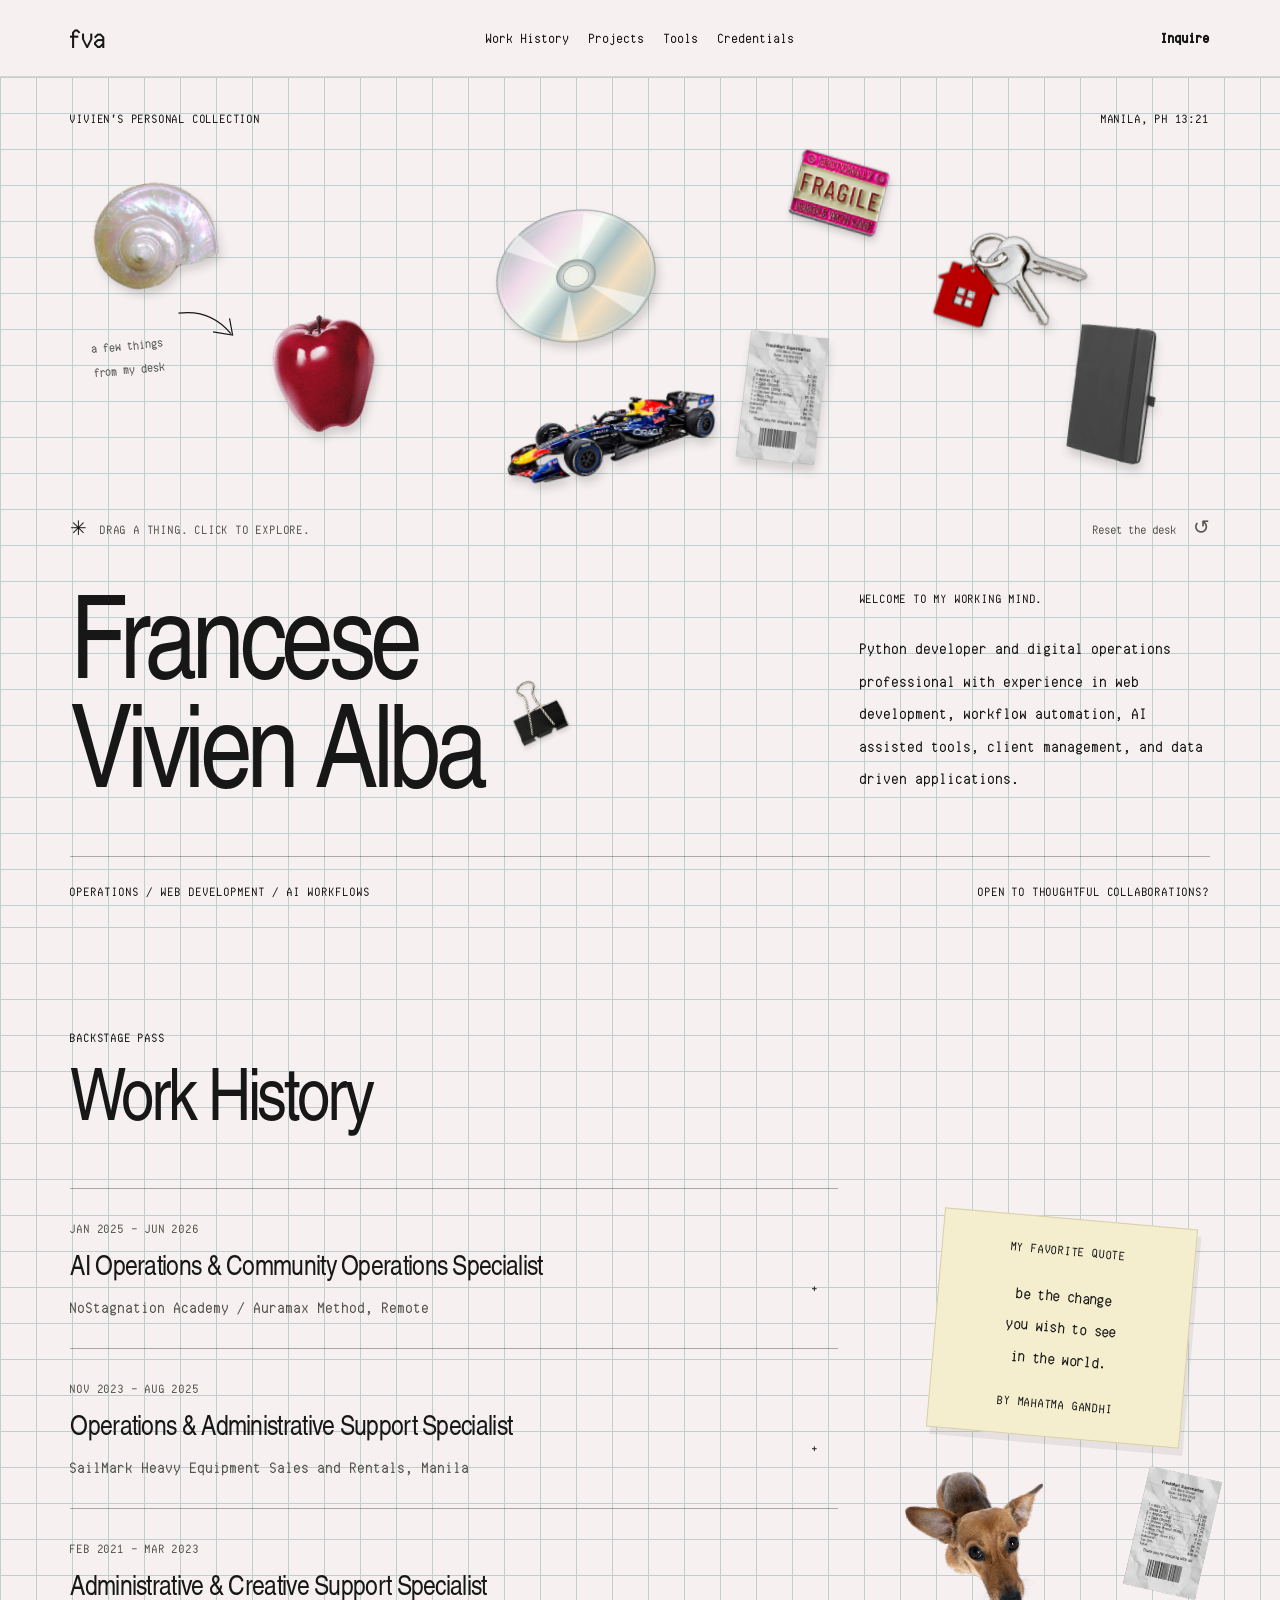
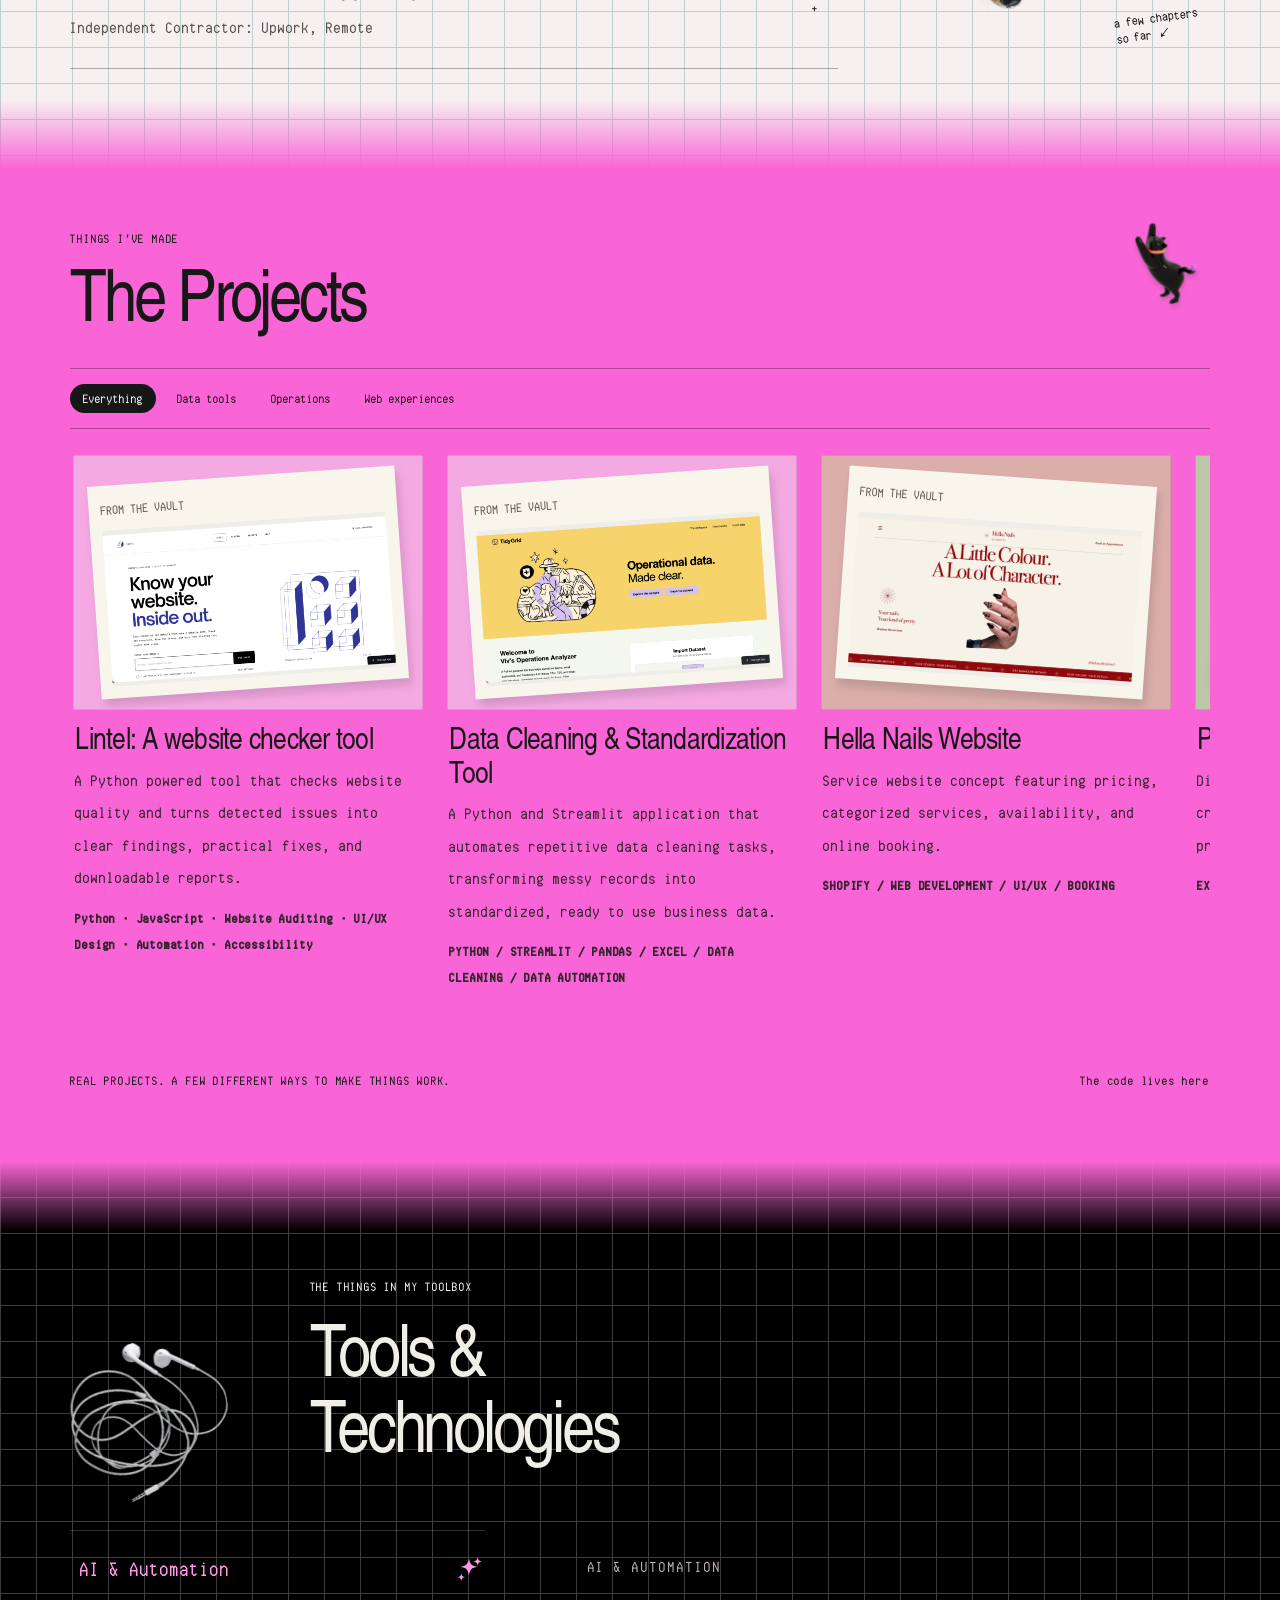
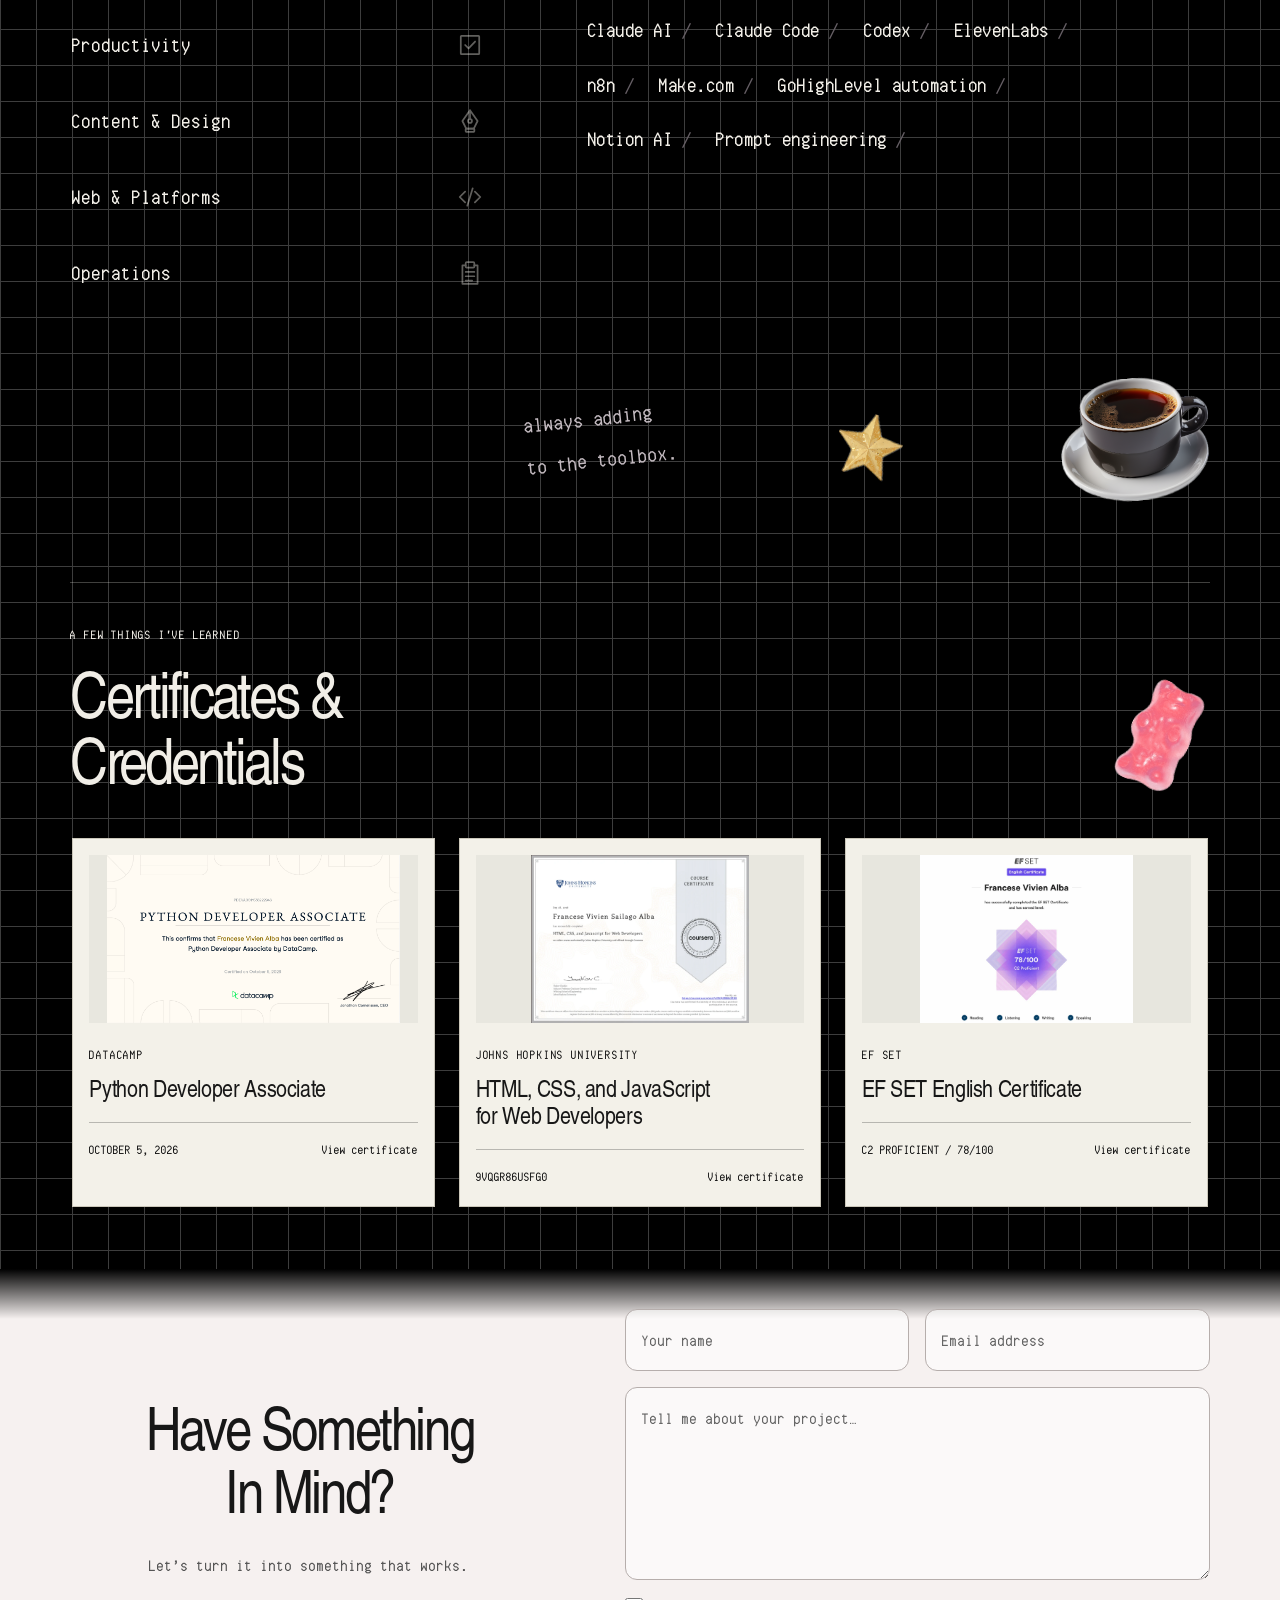
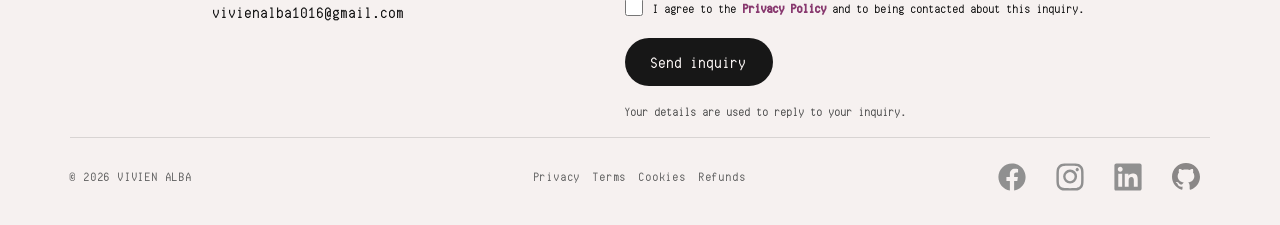
==== commit b3353918: "Update project buttons in index.html" ====
--- a/index.html
+++ b/index.html
@@ -30,12 +30,12 @@
     <section class="hero grid-paper" id="home" aria-labelledby="hero-title">
       <div class="section-kicker"><span>VIVIEN'S PERSONAL COLLECTION</span><span>MANILA, PH <span id="manila-clock"></span></span></div>
       <div class="object-desk" aria-label="Interactive desk: drag the objects or select one to explore a project">
-        <button class="desk-object object-cd" type="button" data-project="websites" aria-label="Explore the Hella Nails Website"><span class="desk-entry"><span class="object-float"><span class="object-art"><img src="./assets/cd.svg" alt="" draggable="false"></span></span></span><span class="object-label">a website with a point of view ↗</span></button>
+        <button class="desk-object object-cd" type="button" data-project="websiteqc" aria-label="Explore Lintel website checker"><span class="desk-entry"><span class="object-float"><span class="object-art"><img src="./assets/cd.svg" alt="" draggable="false"></span></span></span><span class="object-label">Lintel ↗</span></button>
         <button class="desk-object object-terminal" type="button" data-project="tidygrid" aria-label="Explore TidyGrid"><span class="desk-entry"><span class="object-float"><span class="object-art"><img src="./assets/apple.svg" alt="" draggable="false"></span></span></span><span class="object-label">a little Python magic ↗</span></button>
         <button class="desk-object object-receipt" type="button" data-project="paperless" aria-label="Explore the Paperless Operations System"><span class="desk-entry"><span class="object-float"><span class="object-art"><img src="./assets/receipt.svg" alt="" draggable="false"></span></span></span><span class="object-label">less admin, more clarity ↗</span></button>
         <button class="desk-object object-camera" type="button" data-project="pinkroom" aria-label="Explore the Pink Room photobooth"><span class="desk-entry"><span class="object-float"><span class="object-art"><img src="./assets/keys.svg" alt="" draggable="false"></span></span></span><span class="object-label">say cheese ↗</span></button>
         <button class="desk-object object-star" type="button" data-scroll="tools-technologies" aria-label="Explore the toolbox"><span class="desk-entry"><span class="object-float"><span class="object-art"><img src="./assets/shell.svg" alt="" draggable="false"></span></span></span><span class="object-label">a curious human ↗</span></button>
-        <button class="desk-object object-folder" type="button" data-project="websites" aria-label="Explore the Hella Nails Website"><span class="desk-entry"><span class="object-float"><span class="object-art"><img src="./assets/notebook.svg" alt="" draggable="false"></span></span></span><span class="object-label">open the good stuff ↗</span></button>
+        <button class="desk-object object-folder" type="button" data-scroll="certificates" aria-label="Explore Certificates and Credentials"><span class="desk-entry"><span class="object-float"><span class="object-art"><img src="./assets/notebook.svg" alt="" draggable="false"></span></span></span><span class="object-label">certificates &amp; credentials ↗</span></button>
         <button class="desk-object object-fragile" type="button" data-scroll="work-history" aria-label="Explore the experience behind the work"><span class="desk-entry"><span class="object-float"><span class="object-art"><img src="./assets/fragile.svg" alt="" draggable="false"></span></span></span><span class="object-label">handled with care ↗</span></button><button class="desk-object object-car" id="car-navigation-trigger" type="button" aria-label="RB19: choose where to go" aria-haspopup="dialog" aria-controls="car-navigation"><span class="desk-entry"><span class="object-float"><span class="object-art"><img src="./assets/rb19.png" alt="" draggable="false" width="1000" height="500"></span></span></span><span class="object-label">MV33</span></button><span class="desk-annotation" aria-hidden="true">a few things<br>from my desk <svg viewBox="0 0 85 45"><path d="M4 4q40-2 63 31m-22-4 24 6-2-21"/></svg></span>
       </div>
       <div class="desk-toolbar"><span><span class="tiny-cross" aria-hidden="true">✳</span> DRAG A THING. CLICK TO EXPLORE.</span><button id="reset-desk" type="button">Reset the desk <span aria-hidden="true">↺</span></button></div>
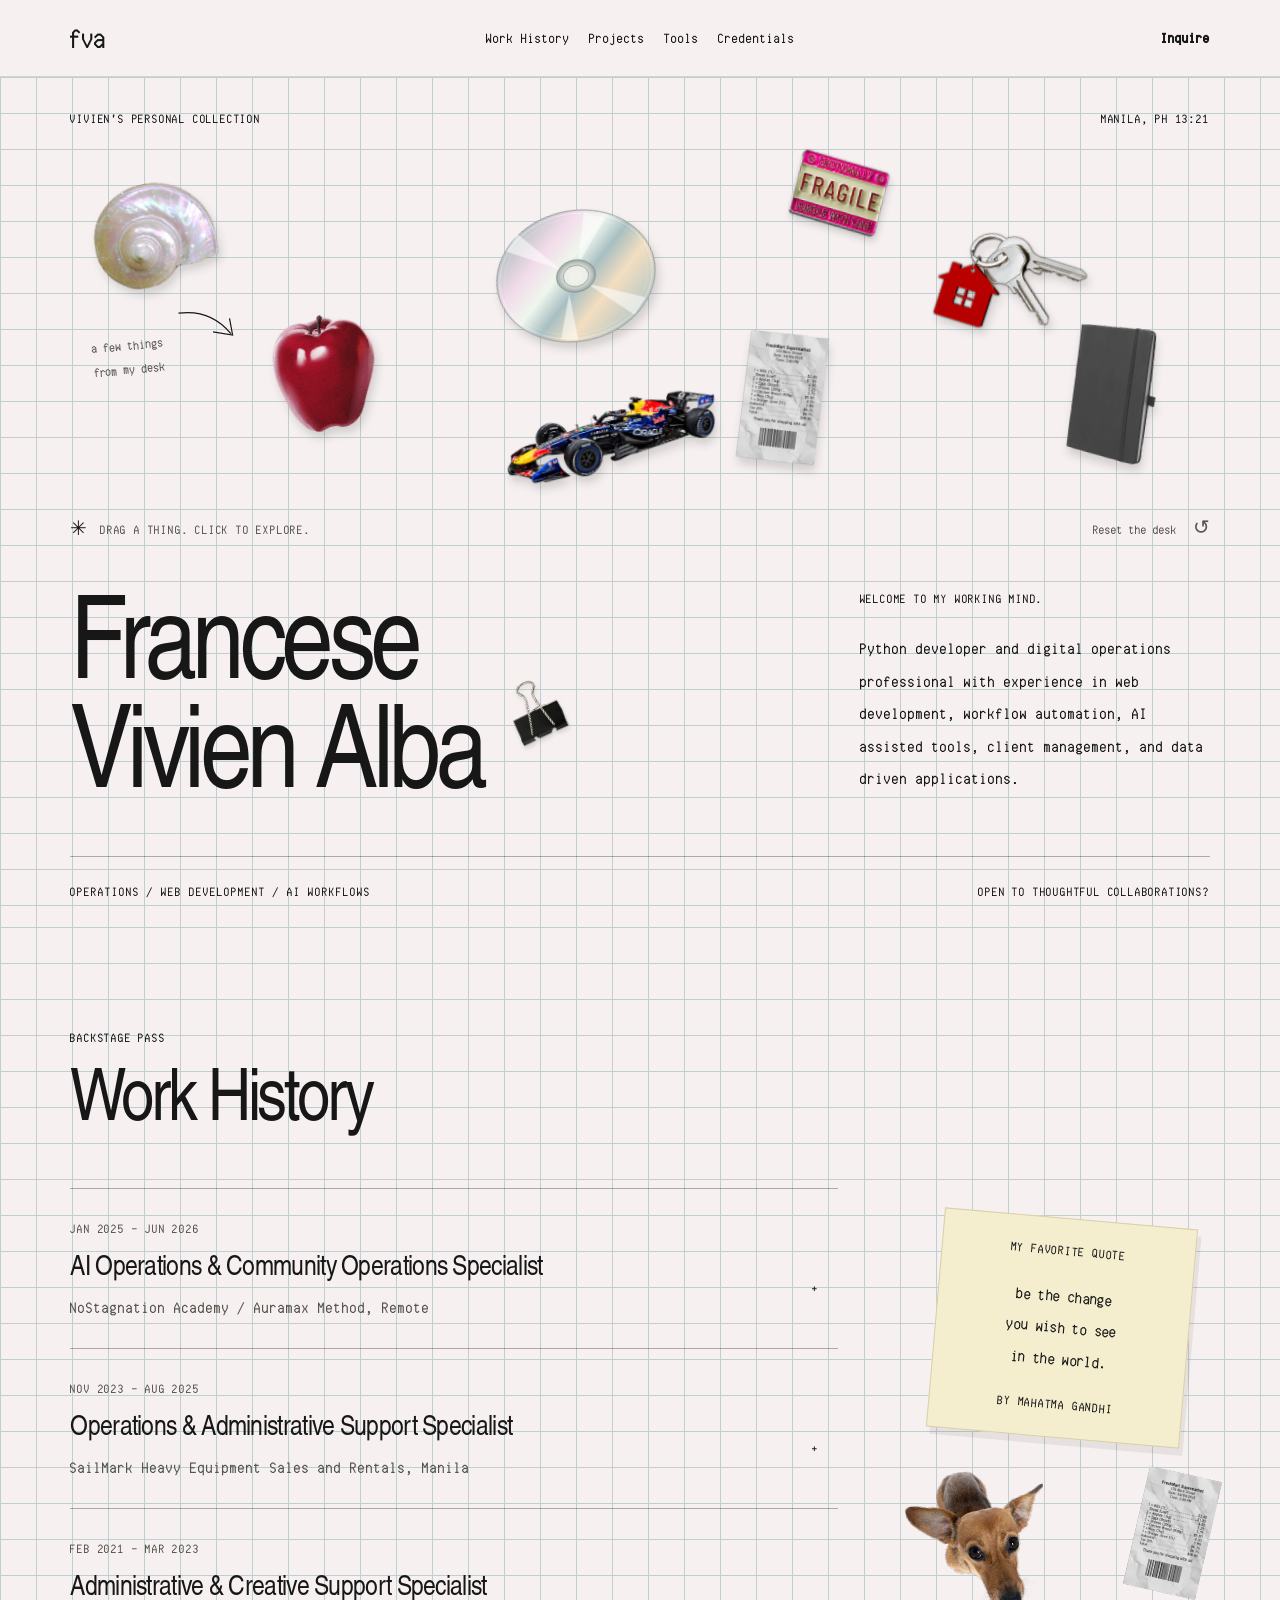
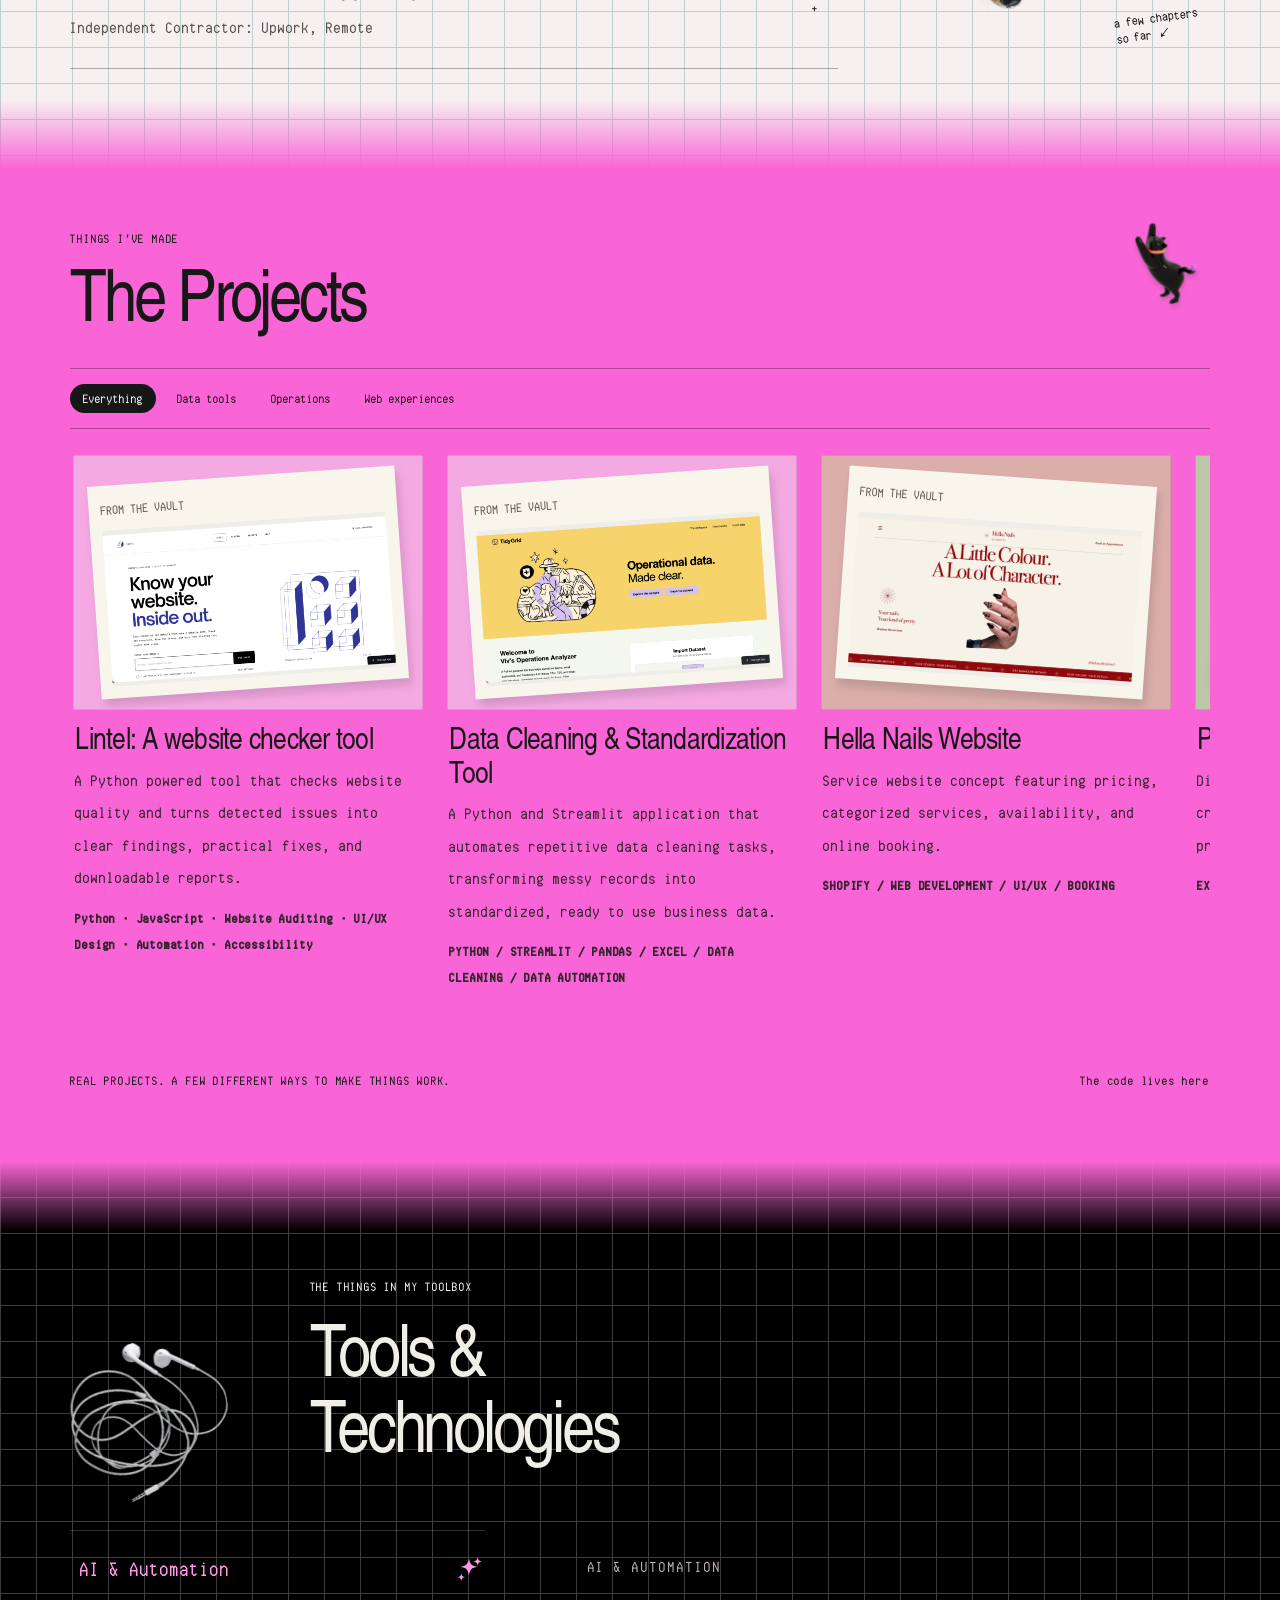
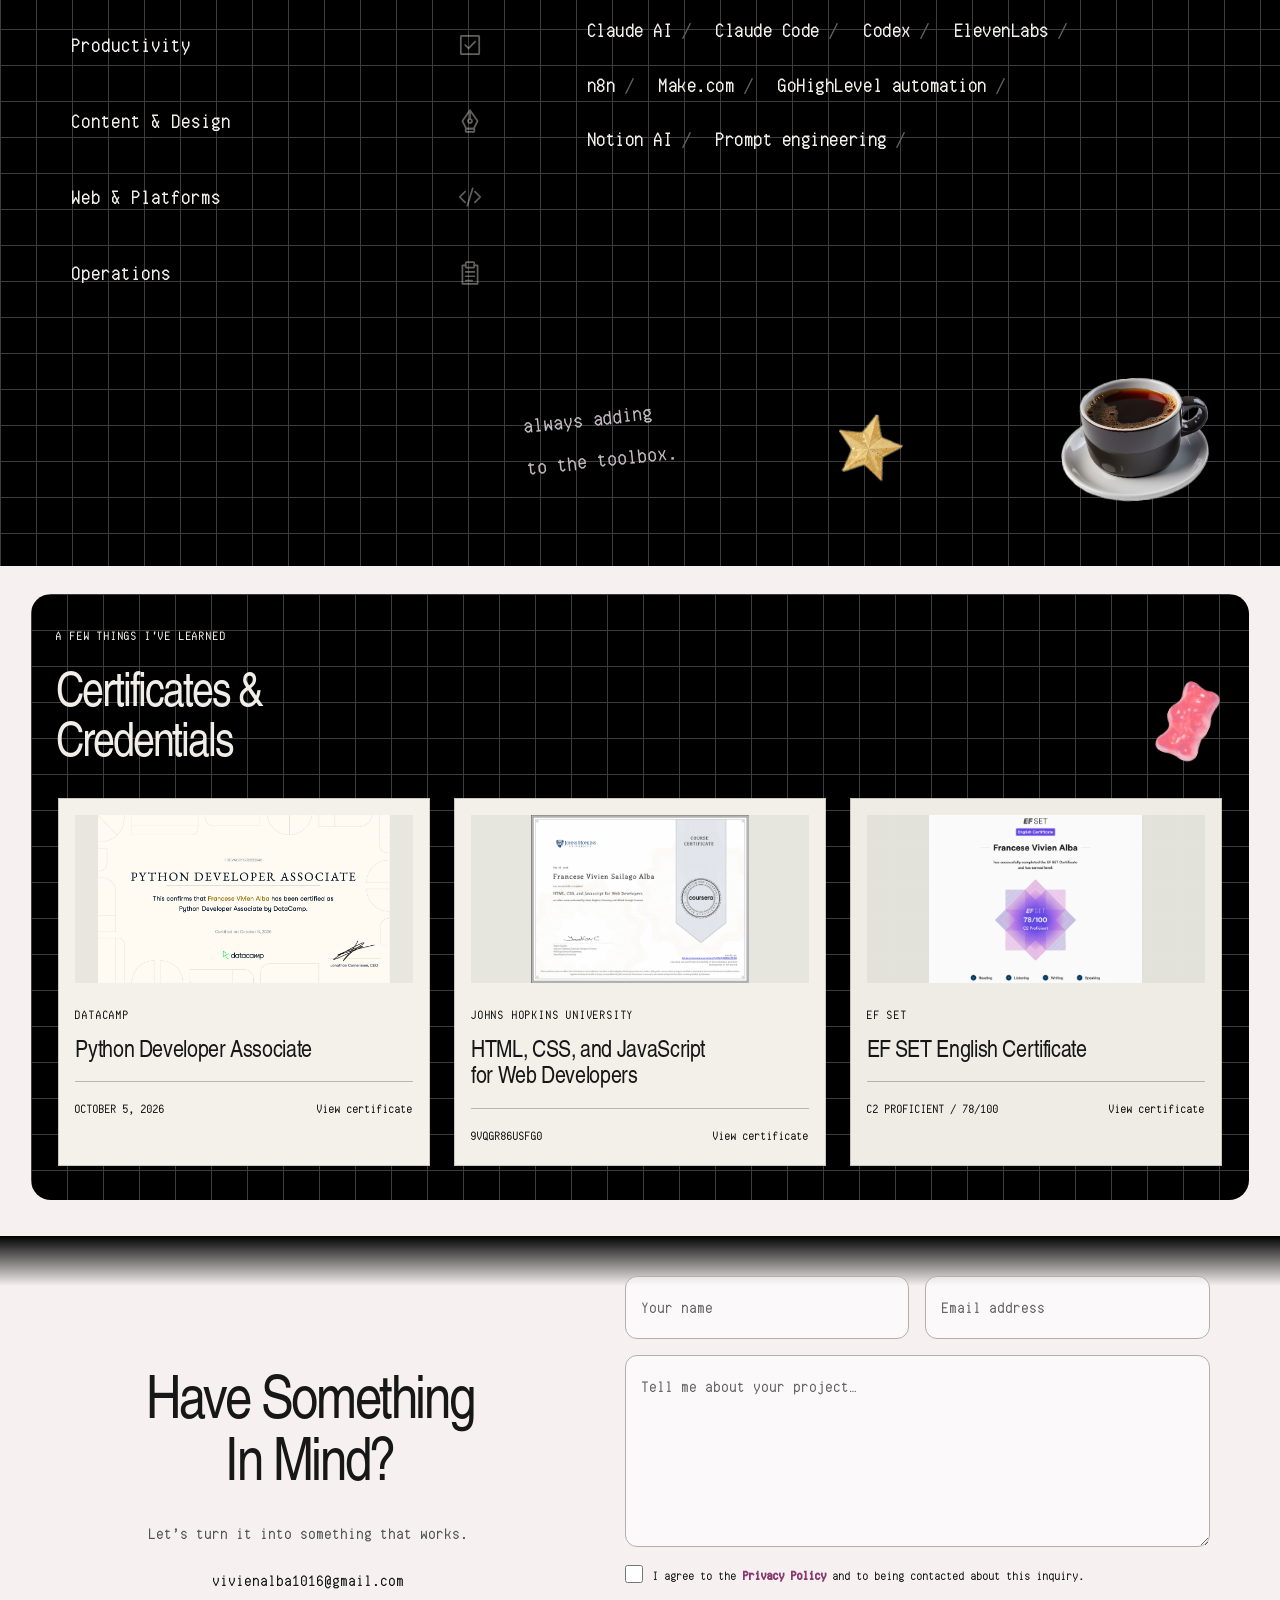
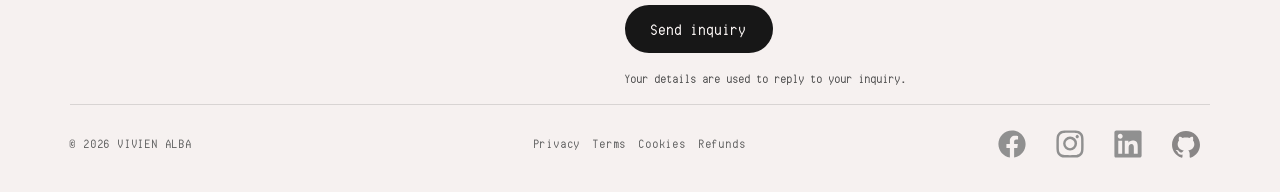
==== commit 015ab01c: "Add files via upload" ====
--- a/index.html
+++ b/index.html
@@ -10,7 +10,7 @@
   <link rel="icon" href="./assets/favicon.svg?v=fva-1" type="image/svg+xml">
   <link rel="preload" href="./assets/fonts/display.woff" as="font" type="font/woff" crossorigin>
   <link rel="preload" href="./assets/fonts/computer-says-no.woff2" as="font" type="font/woff2" crossorigin>
-  <link rel="stylesheet" href="./assets/style.css?v=credentials-wide-2">
+  <link rel="stylesheet" href="./assets/style.css?v=credentials-inset-2">
   <script type="module" src="./assets/app.js?v=credentials-carousel-1"></script>
 </head>
 <body>
@@ -68,12 +68,12 @@
     </section>
     <section class="tools grid-paper" id="tools-technologies" aria-labelledby="tools-title"><div class="section-heading reveal"><div><span class="micro-label">THE THINGS IN MY TOOLBOX</span><h2 id="tools-title">Tools &<br><em>Technologies</em></h2></div><img class="mobile-tools-earbuds" src="./assets/earbuds-mobile.png" alt="" aria-hidden="true" width="228" height="228"></div><div class="tools-layout"><div class="tool-tabs" role="tablist" aria-label="Tool categories" aria-orientation="vertical">
 <button type="button" id="tab-ai" role="tab" aria-controls="panel-ai" aria-selected="true" tabindex="0">AI &amp; Automation<b aria-hidden="true"><svg class="tab-icon" viewBox="0 0 24 24" fill="currentColor" aria-hidden="true" focusable="false"><path d="M11 2c.8 5.4 2.6 7.2 8 8-5.4.8-7.2 2.6-8 8-.8-5.4-2.6-7.2-8-8 5.4-.8 7.2-2.6 8-8Zm8-1c.3 2.7 1.3 3.7 4 4-2.7.3-3.7 1.3-4 4-.3-2.7-1.3-3.7-4-4 2.7-.3 3.7-1.3 4-4ZM4 16c.3 2.4 1.1 3.2 3.5 3.5-2.4.3-3.2 1.1-3.5 3.5-.3-2.4-1.1-3.2-3.5-3.5 2.4-.3 3.2-1.1 3.5-3.5Z"/></svg></b></button><button type="button" id="tab-productivity" role="tab" aria-controls="panel-productivity" aria-selected="false" tabindex="-1">Productivity<b aria-hidden="true"><svg class="tab-icon" viewBox="0 0 24 24" fill="none" stroke="currentColor" stroke-width="1.6" stroke-linecap="round" stroke-linejoin="round" aria-hidden="true" focusable="false"><rect x="3.5" y="3.5" width="17" height="17" rx=".6"/><path d="m7.5 12 3.2 3.2 6-6.4"/></svg></b></button><button type="button" id="tab-design" role="tab" aria-controls="panel-design" aria-selected="false" tabindex="-1">Content &amp; Design<b aria-hidden="true"><svg class="tab-icon" viewBox="0 0 24 24" fill="none" stroke="currentColor" stroke-width="1.6" stroke-linecap="round" stroke-linejoin="round" aria-hidden="true" focusable="false"><path d="m12 2-7 10 3.5 7h7L19 12 12 2Zm0 0v8"/><circle cx="12" cy="12" r="1.8"/><rect x="8" y="19" width="8" height="3" rx=".5"/></svg></b></button><button type="button" id="tab-web" role="tab" aria-controls="panel-web" aria-selected="false" tabindex="-1">Web &amp; Platforms<b aria-hidden="true"><svg class="tab-icon" viewBox="0 0 24 24" fill="none" stroke="currentColor" stroke-width="1.6" stroke-linecap="round" stroke-linejoin="round" aria-hidden="true" focusable="false"><path d="m7.5 7-5 5 5 5m9-10 5 5-5 5M14.5 4l-5 16"/></svg></b></button><button type="button" id="tab-operations" role="tab" aria-controls="panel-operations" aria-selected="false" tabindex="-1">Operations<b aria-hidden="true"><svg class="tab-icon" viewBox="0 0 24 24" fill="none" stroke="currentColor" stroke-width="1.6" stroke-linecap="round" stroke-linejoin="round" aria-hidden="true" focusable="false"><rect x="8" y="2" width="8" height="5" rx="1"/><path d="M8 5H5v17h14V5h-3M8 11h8M8 15h8M8 19h6"/></svg></b></button></div><div class="tool-panels"><div class="tool-panel" id="panel-ai" role="tabpanel" aria-labelledby="tab-ai" tabindex="0"><span class="micro-label">AI &amp; AUTOMATION</span><div class="tool-cloud"><span>Claude AI</span><span>Claude Code</span><span>Codex</span><span>ElevenLabs</span><span>n8n</span><span>Make.com</span><span>GoHighLevel automation</span><span>Notion AI</span><span>Prompt engineering</span></div></div><div class="tool-panel" id="panel-productivity" role="tabpanel" aria-labelledby="tab-productivity" tabindex="0"><span class="micro-label">PRODUCTIVITY</span><div class="tool-cloud"><span>Notion</span><span>Google Sheets</span><span>Google Slides</span><span>Microsoft Excel</span><span>Word</span><span>PowerPoint</span><span>Teams</span><span>Microsoft 365</span></div></div><div class="tool-panel" id="panel-design" role="tabpanel" aria-labelledby="tab-design" tabindex="0"><span class="micro-label">CONTENT &amp; DESIGN</span><div class="tool-cloud"><span>Figma</span><span>Canva</span><span>Adobe Photoshop</span><span>Content creation</span><span>Video editing</span><span>Social media management</span><span>Community management</span></div></div><div class="tool-panel" id="panel-web" role="tabpanel" aria-labelledby="tab-web" tabindex="0"><span class="micro-label">WEB &amp; PLATFORMS</span><div class="tool-cloud"><span>Git</span><span>GitHub</span><span>PyCharm</span><span>Shopify</span><span>HTML</span><span>CSS</span><span>Web Development</span><span>Figma Site</span></div></div><div class="tool-panel" id="panel-operations" role="tabpanel" aria-labelledby="tab-operations" tabindex="0"><span class="micro-label">OPERATIONS</span><div class="tool-cloud"><span>Digital record keeping</span><span>Data management</span><span>Mail management scheduling</span><span>Client support</span><span>Project coordination</span><span>Administrative operations</span></div></div></div></div><div class="tools-objects" aria-hidden="true"><img class="tools-earbuds" src="./assets/earbuds.svg" alt="" loading="lazy"><img class="tools-star" src="./assets/star.svg" alt="" loading="lazy"><img class="tools-coffee" src="./assets/coffee.svg" alt="" loading="lazy"><span>always adding<br>to the toolbox.</span></div></section>
-    <section class="credentials grid-paper" id="certificates" aria-labelledby="credentials-title"><div class="section-heading reveal"><div><span class="micro-label">A FEW THINGS I'VE LEARNED</span><h2 id="credentials-title">Certificates &<br><em>Credentials</em></h2></div><img class="credentials-gummy" src="./assets/pink-gummy-bear.svg" alt="" aria-hidden="true" width="52" height="67" loading="lazy"></div><div class="credential-grid credential-carousel" id="credential-carousel" role="region" aria-labelledby="credentials-title" aria-describedby="credential-carousel-help" tabindex="0"><p class="sr-only" id="credential-carousel-help">Swipe or drag sideways to browse certificates. With this carousel focused, use the left and right arrow keys, Home, or End.</p>
+    <section class="credentials" id="certificates" aria-labelledby="credentials-title"><div class="credentials-inset grid-paper"><div class="section-heading reveal"><div><span class="micro-label">A FEW THINGS I'VE LEARNED</span><h2 id="credentials-title">Certificates &<br><em>Credentials</em></h2></div><img class="credentials-gummy" src="./assets/pink-gummy-bear.svg" alt="" aria-hidden="true" width="52" height="67" loading="lazy"></div><div class="credential-grid credential-carousel" id="credential-carousel" role="region" aria-labelledby="credentials-title" aria-describedby="credential-carousel-help" tabindex="0"><p class="sr-only" id="credential-carousel-help">Swipe or drag sideways to browse certificates. With this carousel focused, use the left and right arrow keys, Home, or End.</p>
       <a class="credential-card reveal" href="./assets/current/datacamp-python-certificate.png" target="_blank" rel="noopener noreferrer"><div class="credential-image"><img src="./assets/current/datacamp-python-certificate.png" alt="DataCamp Python Developer Associate certificate awarded to Francese Vivien Alba on October 5, 2026" loading="lazy" width="2048" height="1176"></div><span class="micro-label">DATACAMP</span><h3 style="white-space:nowrap;font-size:clamp(18px,5.5vw,24px)">Python Developer Associate</h3><div class="credential-bottom"><span>OCTOBER 5, 2026</span><span>View certificate</span></div></a>
       <a class="credential-card reveal" href="https://www.coursera.org/account/accomplishments/records/9VQGR86USFG0" target="_blank" rel="noopener noreferrer"><div class="credential-image"><img src="./assets/current/web-certificate.webp" alt="HTML, CSS, and Javascript for Web Developers course certificate" loading="lazy" width="1200" height="800"></div><span class="micro-label">JOHNS HOPKINS UNIVERSITY</span><h3>HTML, CSS, and JavaScript<br>for Web Developers</h3><div class="credential-bottom"><span>9VQGR86USFG0</span><span>View certificate </span></div></a>
       <a class="credential-card reveal" href="https://cert.efset.org/stmmYJ" target="_blank" rel="noopener noreferrer"><div class="credential-image"><img src="./assets/current/english-certificate.webp" alt="EF Set English Certificate" loading="lazy" width="1200" height="800"></div><span class="micro-label">EF SET</span><h3 style="white-space:nowrap;font-size:clamp(18px,5.5vw,24px)">EF SET English Certificate</h3><div class="credential-bottom"><span>C2 PROFICIENT / 78/100</span><span>View certificate</span></div></a>
       <a class="credential-card reveal" href="https://app-na2.hubspot.com/academy/achievements/q5h6j2m6/en/1/vivien-na/aeo-fundamentals" target="_blank" rel="noopener noreferrer"><div class="credential-image"><img src="./assets/current/hubspot-aeo-certificate.png" alt="HubSpot Academy AEO Fundamentals certificate awarded to Francese Vivien Alba, valid October 6, 2026 through November 4, 2028" loading="lazy" width="1140" height="880"></div><span class="micro-label">HUBSPOT ACADEMY</span><h3 style="white-space:nowrap;font-size:clamp(18px,5.5vw,24px)">AEO Fundamentals</h3><div class="credential-bottom"><span>q5h6j2m6</span><span>View certificate</span></div></a>
-    </div></section>
+    </div></div></section>
     <section class="contact contact-inquiry" id="contact" aria-labelledby="contact-title">
       <div class="contact-content reveal">
         <div class="contact-intro"><h2 id="contact-title">Have Something<br><em>In Mind?</em></h2><p>Let’s turn it into something that works.</p><a class="inquiry-email" href="mailto:vivienalba1016@gmail.com">vivienalba1016@gmail.com</a></div>
--- a/assets/style.css
+++ b/assets/style.css
@@ -296,3 +296,17 @@
 .credential-carousel:focus,.credential-carousel:focus-visible{outline:none}
 .credential-carousel:focus-visible .credential-bottom{color:#88396f}
 @media(max-width:760px){.credential-grid.credential-carousel{gap:20px}.credential-carousel>.credential-card{flex-basis:min(360px,calc(100% - 28px))}}
+
+/* Inset credentials panel: retain the existing cards and horizontal carousel. */
+.credentials{background-color:var(--paper);padding:28px clamp(16px,2.4vw,38px) 36px;--grid:#3d3d3d}
+.credentials-inset{background-color:#000000;color:#f1eee7;border-radius:20px;padding:26px clamp(18px,2vw,32px) 22px;min-width:0;overflow:hidden}
+.credentials .credentials-inset .section-heading{border-top:0;padding-top:0;margin-bottom:18px}
+@media(max-width:760px){
+ .credentials{padding:18px 12px 24px}
+ .credentials-inset{border-radius:16px;padding:22px 16px 18px}
+ .credentials .credentials-inset .section-heading{margin-bottom:16px}
+}
+
+.credentials .credentials-inset .section-heading h2{font-size:48px}
+.credentials-inset .credentials-gummy{width:72px}
+@media(max-width:760px){.credentials .credentials-inset .section-heading h2{font-size:40px}.credentials-inset .credentials-gummy{width:52px}}
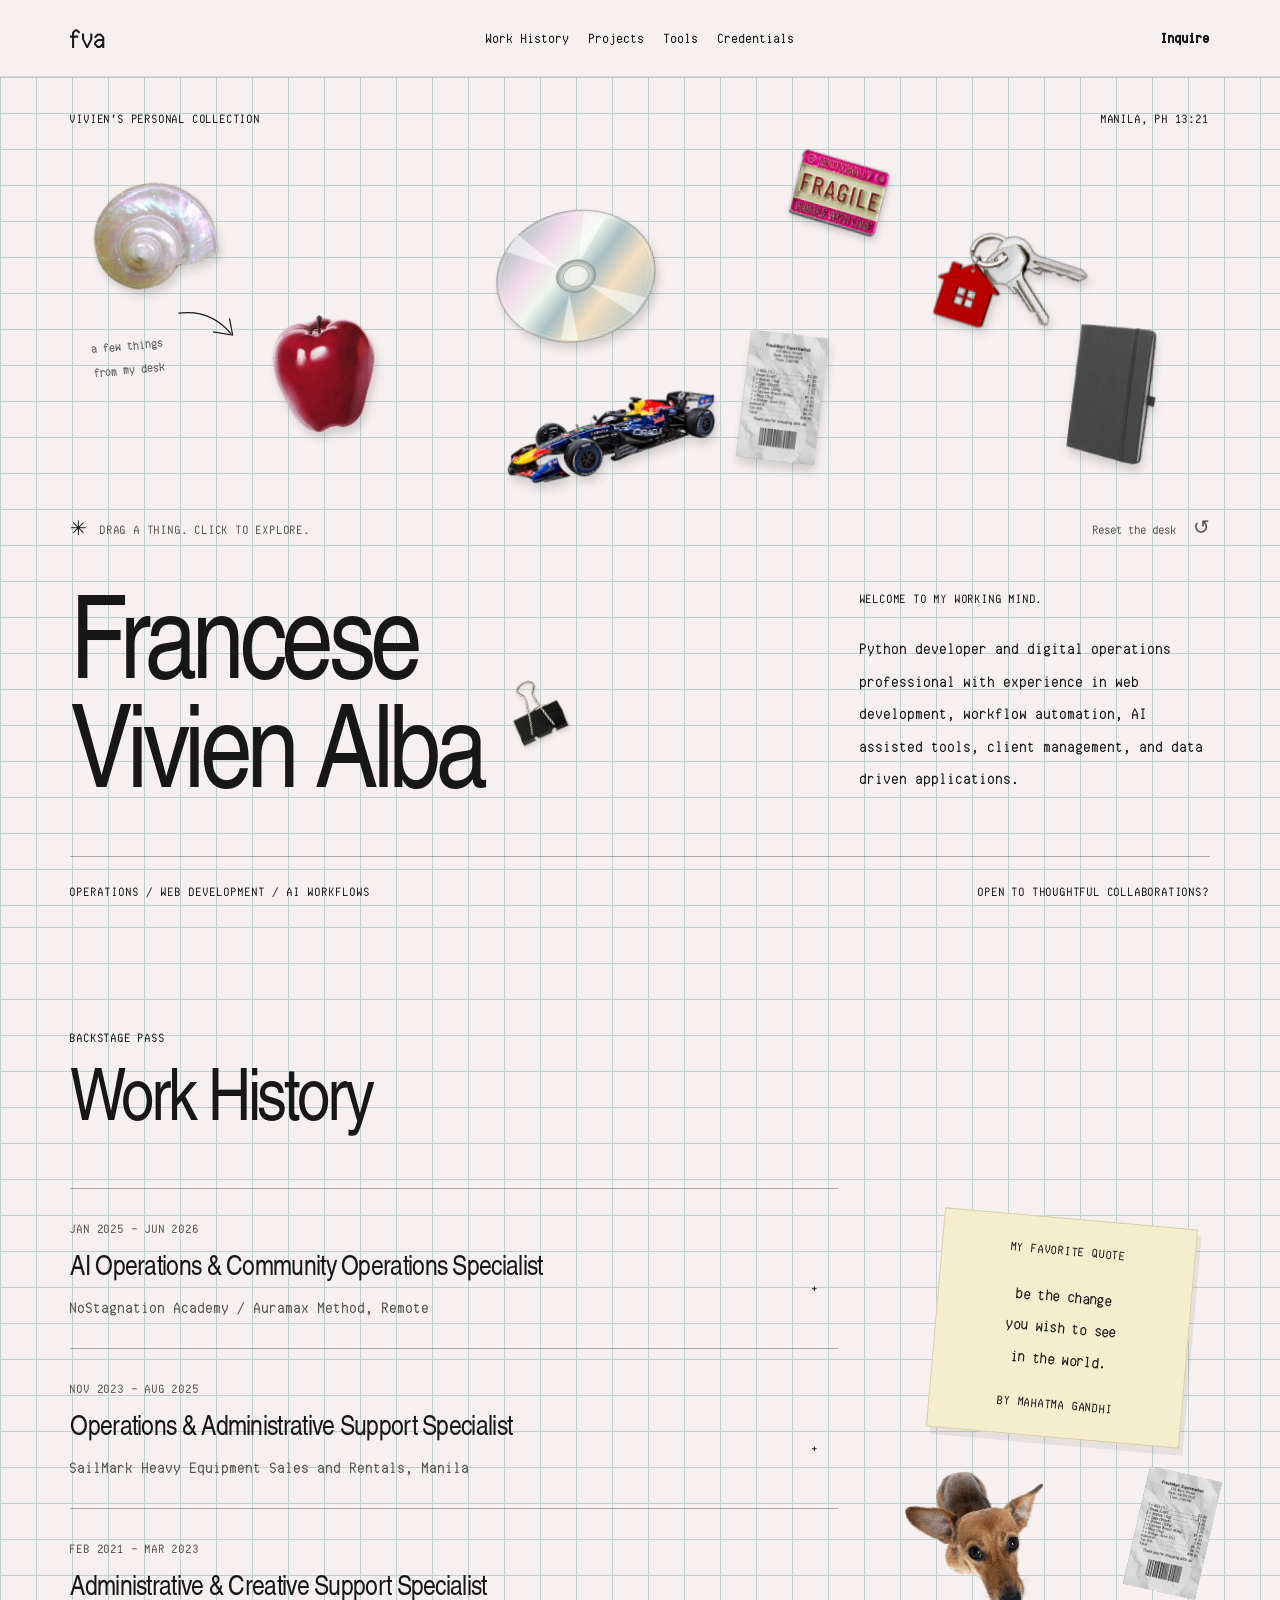
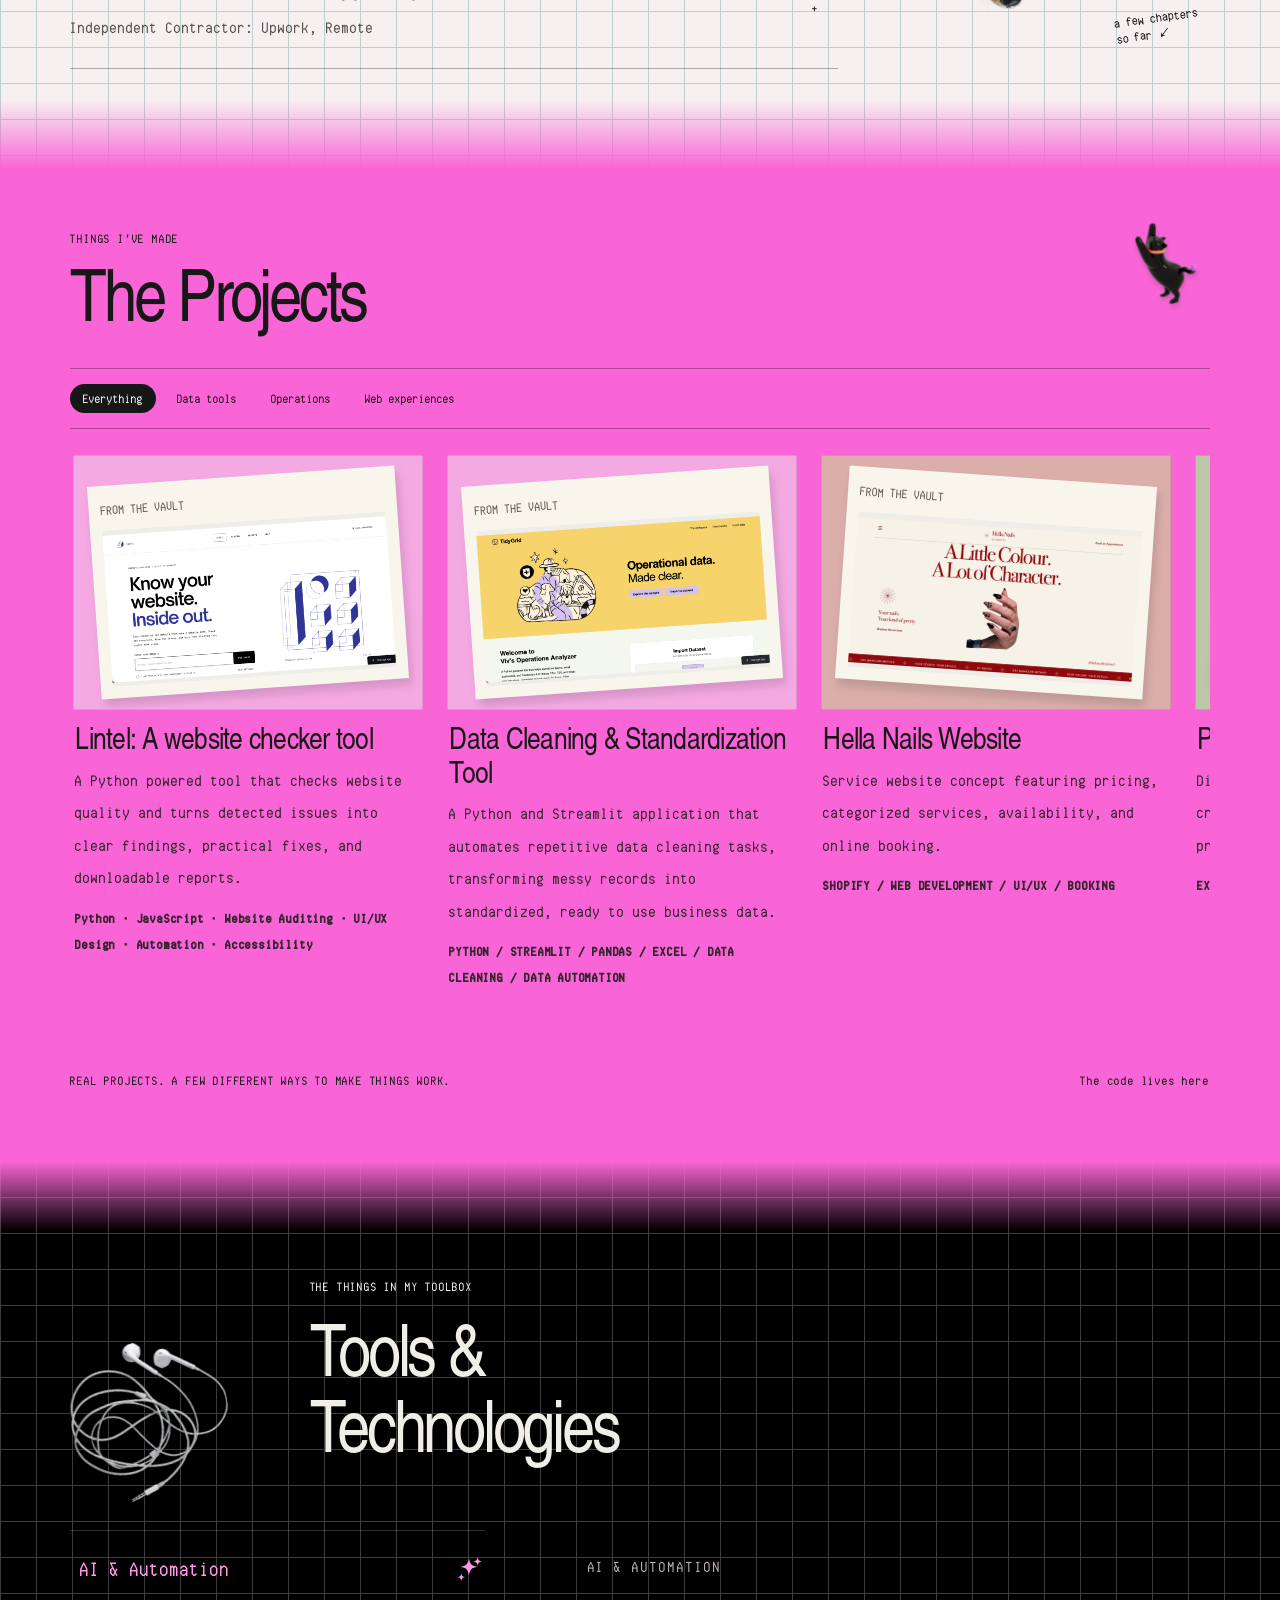
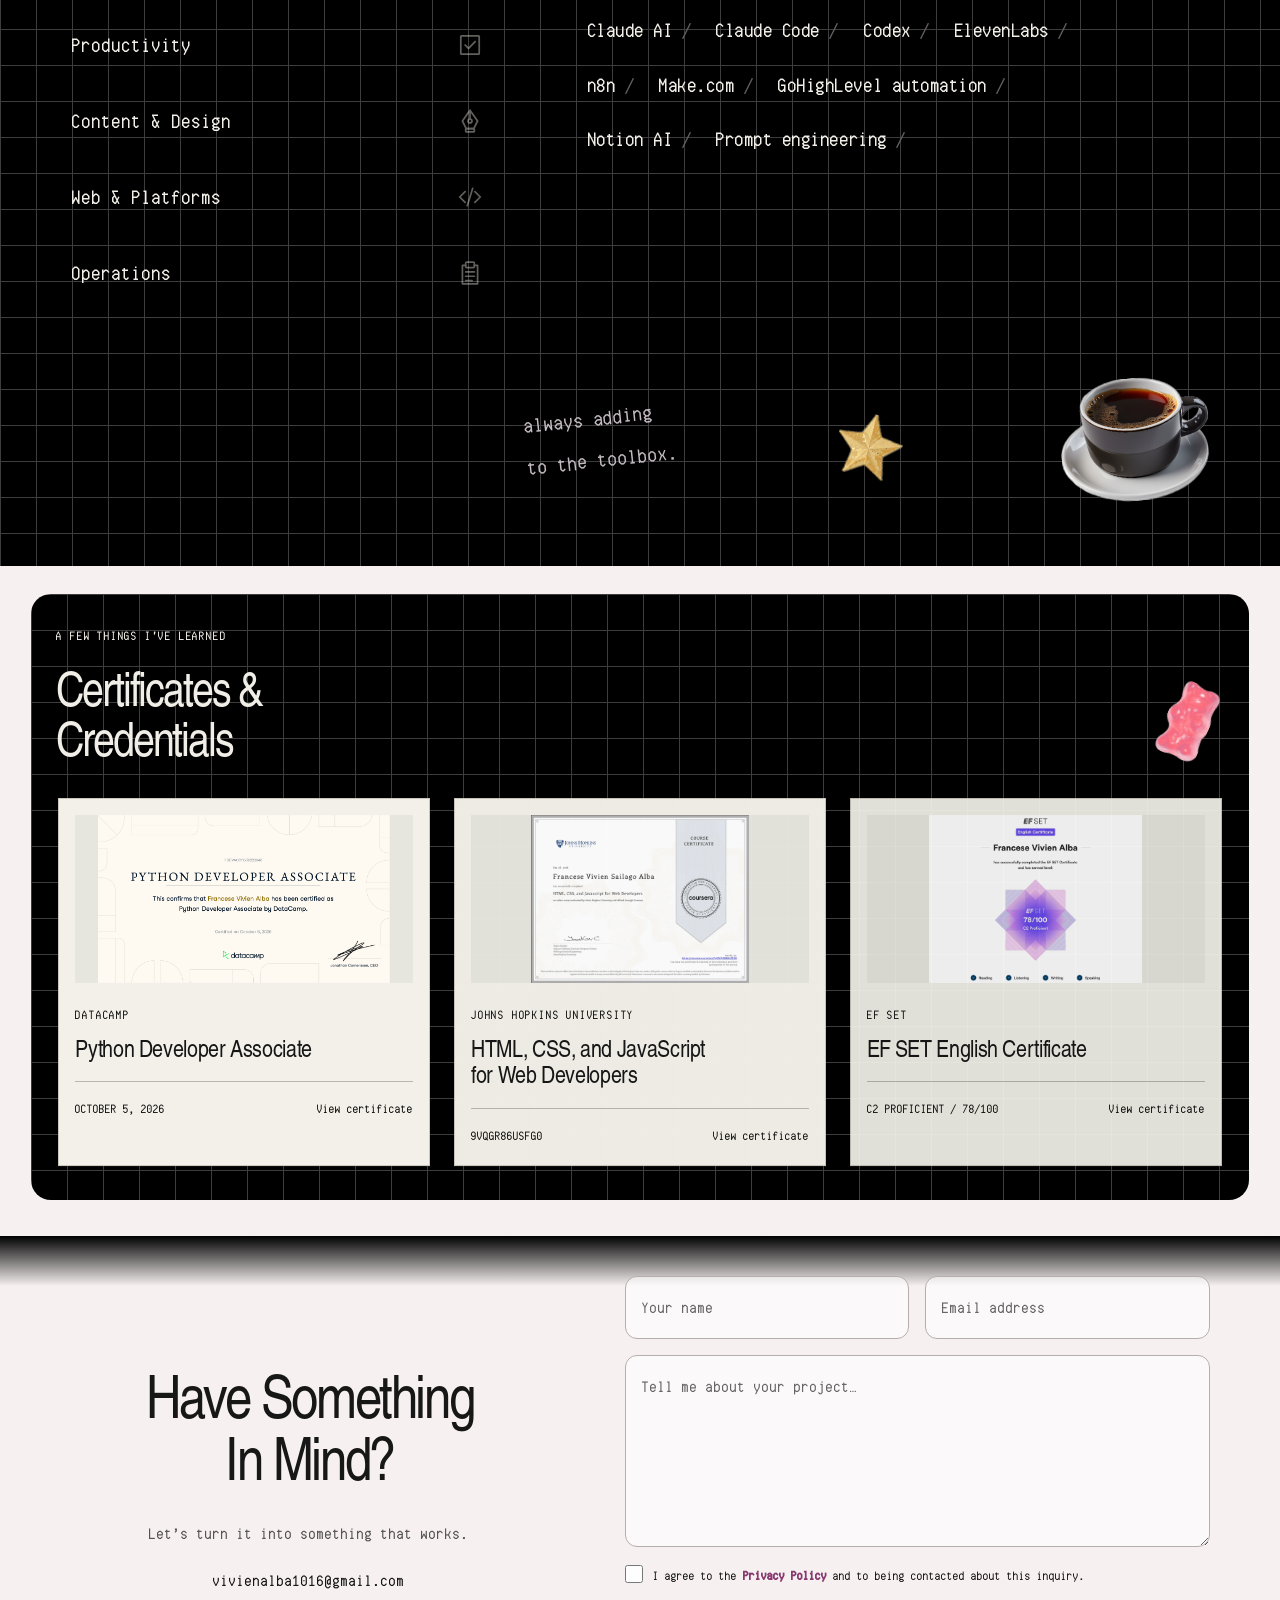
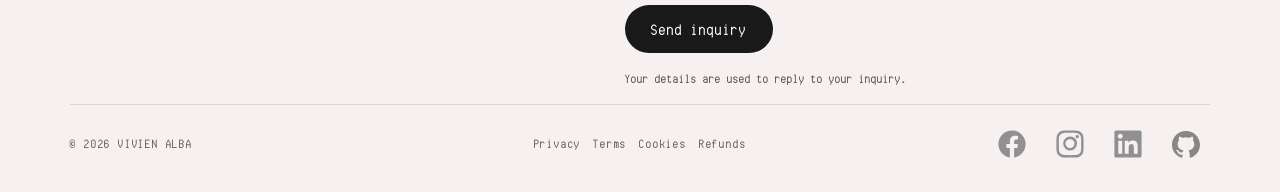
==== commit 52f8bf58: "Update index.html" ====
--- a/index.html
+++ b/index.html
@@ -12,6 +12,33 @@
   <link rel="preload" href="./assets/fonts/computer-says-no.woff2" as="font" type="font/woff2" crossorigin>
   <link rel="stylesheet" href="./assets/style.css?v=credentials-inset-2">
   <script type="module" src="./assets/app.js?v=credentials-carousel-1"></script>
+  <style id="credentials-inset-styles">
+.credential-grid.credential-carousel{display:flex;width:100%;max-width:none;gap:24px;overflow-x:auto;overflow-y:hidden;scroll-snap-type:x proximity;scroll-padding-inline:2px;overscroll-behavior-x:contain;touch-action:pan-x pan-y;padding:8px 2px 12px;cursor:grab;min-width:0}
+.credential-carousel>.credential-card{flex:0 0 clamp(280px,calc((100% - 48px)/3),440px);min-width:0;scroll-snap-align:start;cursor:grab}
+.credential-carousel img{-webkit-user-drag:none;user-select:none}
+.credential-carousel.is-dragging{scroll-snap-type:none;cursor:grabbing;user-select:none}
+.credential-carousel.is-dragging *{cursor:grabbing!important;user-select:none}
+.credential-carousel:focus,.credential-carousel:focus-visible{outline:none}
+.credential-carousel:focus-visible .credential-bottom{color:#88396f}
+@media(max-width:760px){.credential-grid.credential-carousel{gap:20px}.credential-carousel>.credential-card{flex-basis:min(360px,calc(100% - 28px))}}
+
+/* Inset credentials panel: retain the existing cards and horizontal carousel. */
+#certificates.credentials{background-color:var(--paper);padding:28px clamp(16px,2.4vw,38px) 36px;--grid:#3d3d3d}
+#certificates .credentials-inset{background-color:#000000;color:#f1eee7;border-radius:20px;padding:26px clamp(18px,2vw,32px) 22px;min-width:0;overflow:hidden}
+.credentials .credentials-inset .section-heading{border-top:0;padding-top:0;margin-bottom:18px}
+@media(max-width:760px){
+ #certificates.credentials{padding:18px 12px 24px}
+ #certificates .credentials-inset{border-radius:16px;padding:22px 16px 18px}
+ .credentials .credentials-inset .section-heading{margin-bottom:16px}
+}
+
+.credentials .credentials-inset .section-heading h2{font-size:48px}
+.credentials-inset .credentials-gummy{width:72px}
+@media(max-width:760px){.credentials .credentials-inset .section-heading h2{font-size:40px}.credentials-inset .credentials-gummy{width:52px}}
+
+#certificates{background-image:none;background-color:#f6f1f0}
+#certificates .credentials-inset{background-image:linear-gradient(#3d3d3d 1px,transparent 1px),linear-gradient(90deg,#3d3d3d 1px,transparent 1px);background-size:36px 36px;box-sizing:border-box}
+  </style>
 </head>
 <body>
   <a class="skip-link" href="#main">Skip to content</a>
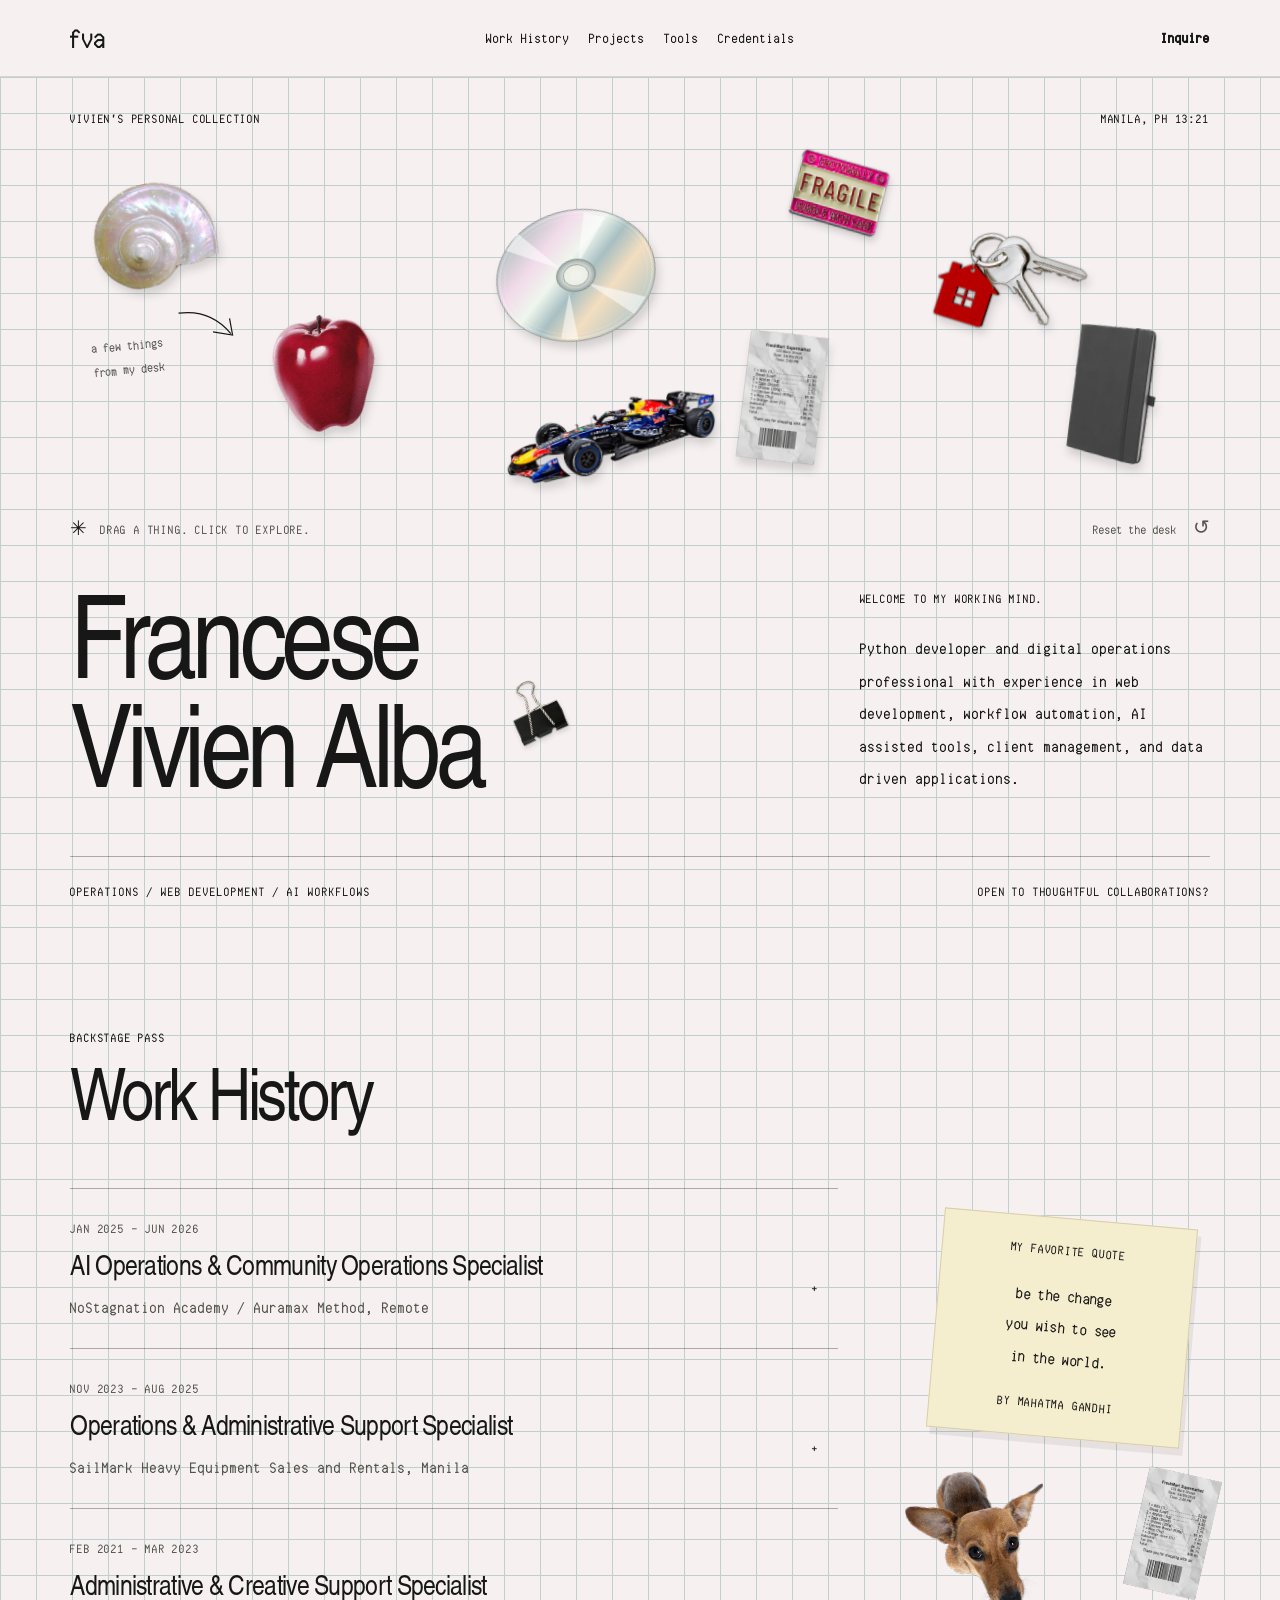
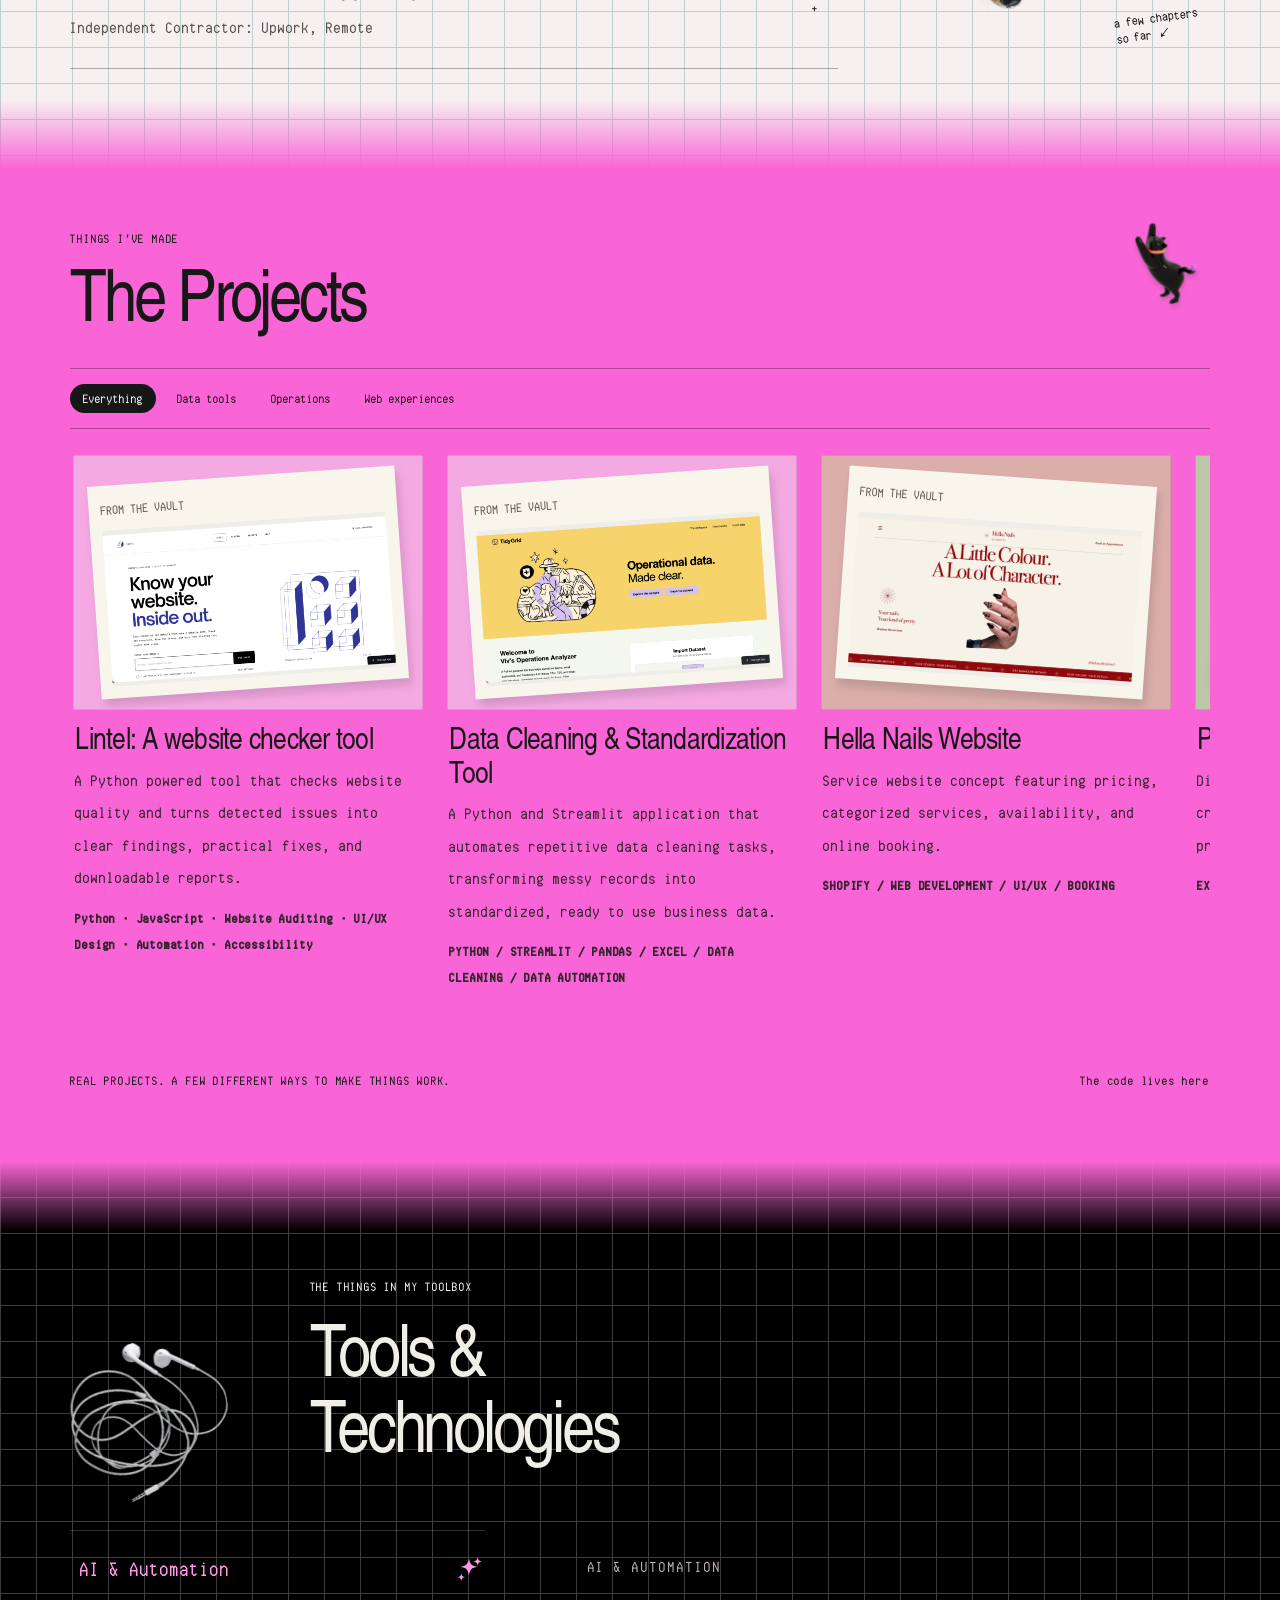
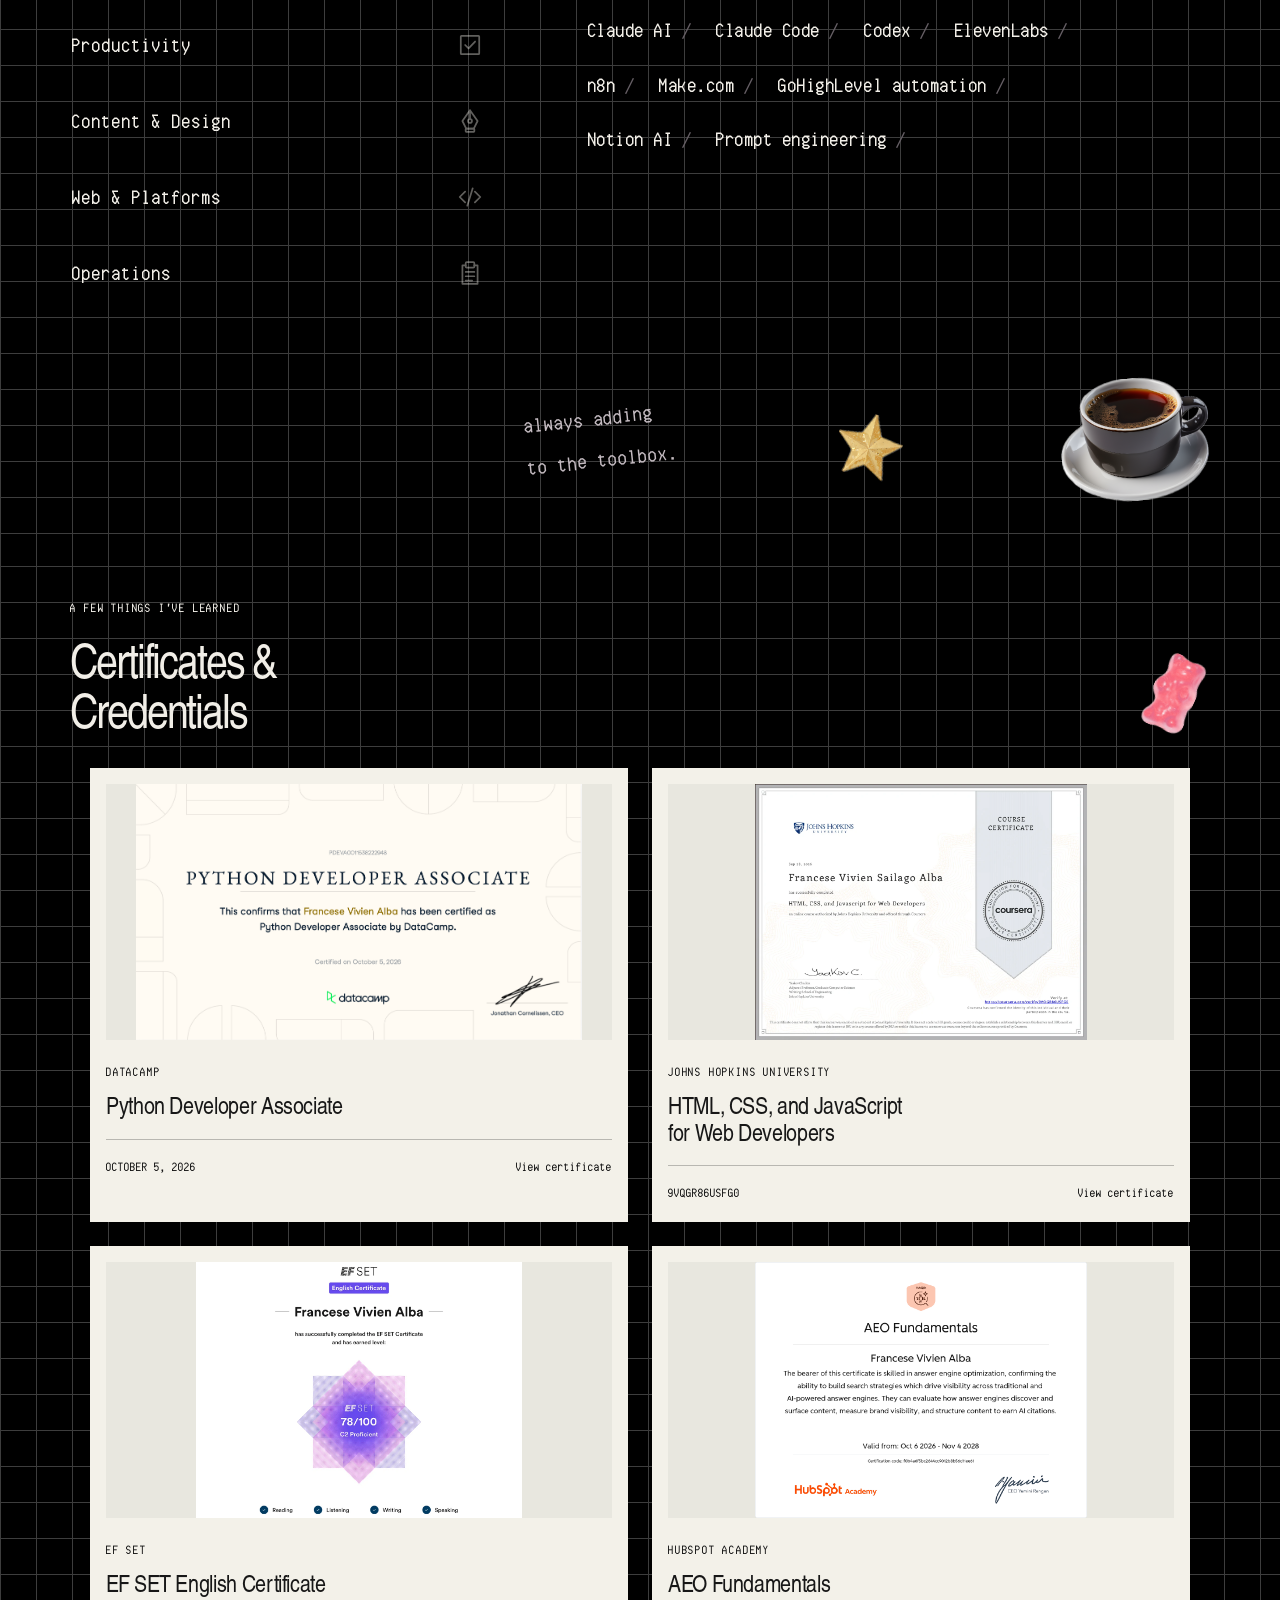
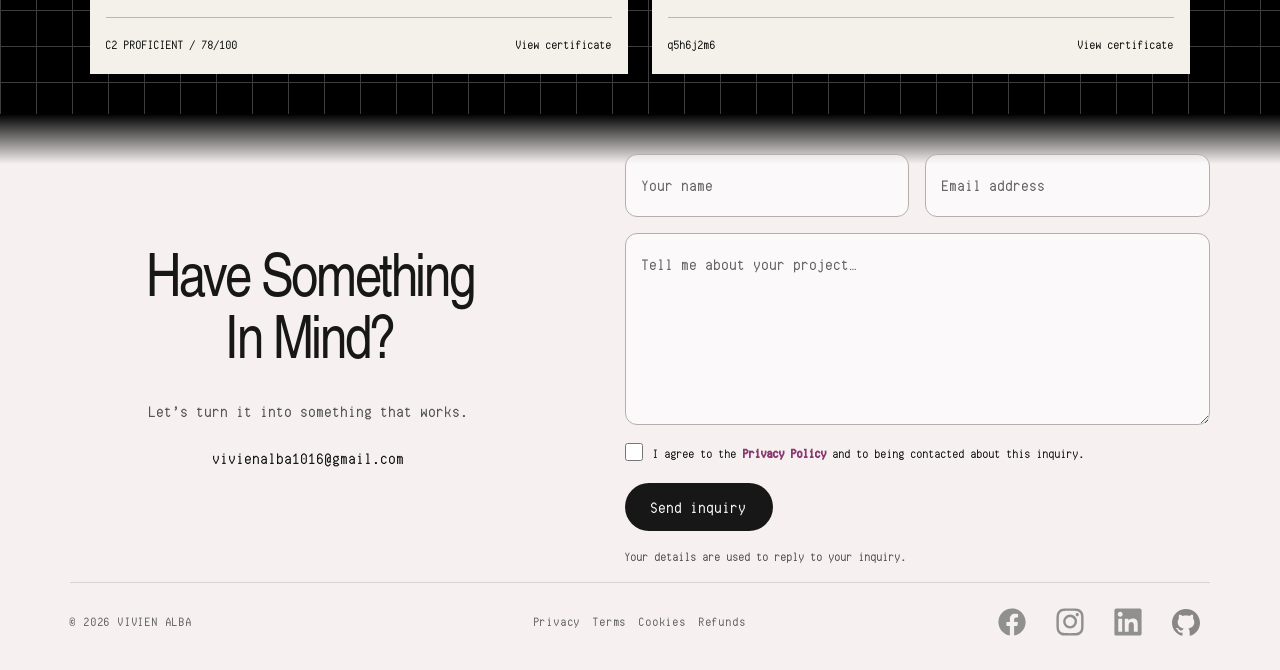
==== commit 818f0877: "Add files via upload" ====
--- a/index.html
+++ b/index.html
@@ -10,34 +10,23 @@
   <link rel="icon" href="./assets/favicon.svg?v=fva-1" type="image/svg+xml">
   <link rel="preload" href="./assets/fonts/display.woff" as="font" type="font/woff" crossorigin>
   <link rel="preload" href="./assets/fonts/computer-says-no.woff2" as="font" type="font/woff2" crossorigin>
-  <link rel="stylesheet" href="./assets/style.css?v=credentials-inset-2">
-  <script type="module" src="./assets/app.js?v=credentials-carousel-1"></script>
-  <style id="credentials-inset-styles">
-.credential-grid.credential-carousel{display:flex;width:100%;max-width:none;gap:24px;overflow-x:auto;overflow-y:hidden;scroll-snap-type:x proximity;scroll-padding-inline:2px;overscroll-behavior-x:contain;touch-action:pan-x pan-y;padding:8px 2px 12px;cursor:grab;min-width:0}
-.credential-carousel>.credential-card{flex:0 0 clamp(280px,calc((100% - 48px)/3),440px);min-width:0;scroll-snap-align:start;cursor:grab}
-.credential-carousel img{-webkit-user-drag:none;user-select:none}
-.credential-carousel.is-dragging{scroll-snap-type:none;cursor:grabbing;user-select:none}
-.credential-carousel.is-dragging *{cursor:grabbing!important;user-select:none}
-.credential-carousel:focus,.credential-carousel:focus-visible{outline:none}
-.credential-carousel:focus-visible .credential-bottom{color:#88396f}
-@media(max-width:760px){.credential-grid.credential-carousel{gap:20px}.credential-carousel>.credential-card{flex-basis:min(360px,calc(100% - 28px))}}
-
-/* Inset credentials panel: retain the existing cards and horizontal carousel. */
-#certificates.credentials{background-color:var(--paper);padding:28px clamp(16px,2.4vw,38px) 36px;--grid:#3d3d3d}
-#certificates .credentials-inset{background-color:#000000;color:#f1eee7;border-radius:20px;padding:26px clamp(18px,2vw,32px) 22px;min-width:0;overflow:hidden}
-.credentials .credentials-inset .section-heading{border-top:0;padding-top:0;margin-bottom:18px}
-@media(max-width:760px){
- #certificates.credentials{padding:18px 12px 24px}
- #certificates .credentials-inset{border-radius:16px;padding:22px 16px 18px}
- .credentials .credentials-inset .section-heading{margin-bottom:16px}
+  <link rel="stylesheet" href="./assets/style.css?v=credentials-gallery-1">
+  <script type="module" src="./assets/app.js?v=credentials-gallery-1"></script>
+  <style id="credentials-gallery-styles">
+#certificates.credentials{background-color:#000000;color:#f1eee7;padding:26px var(--gutter) 40px;--grid:#3d3d3d;border:0;border-radius:0}
+#certificates .section-heading{border:0;padding-top:0;margin-bottom:24px}
+#certificates .section-heading h2{font-size:48px}
+#certificates .credentials-gummy{width:72px}
+#certificates .credential-gallery{display:grid;grid-template-columns:repeat(2,minmax(0,1fr));gap:24px;max-width:1100px;margin-inline:auto;overflow:visible;padding:0;cursor:auto}
+#certificates .credential-gallery>.credential-card{min-width:0;width:auto;border:0;cursor:pointer}
+#certificates .credential-image{height:clamp(180px,20vw,270px)}
+@media(max-width:620px){
+ #certificates.credentials{padding:22px var(--gutter) 32px}
+ #certificates .section-heading h2{font-size:40px}
+ #certificates .credentials-gummy{width:52px}
+ #certificates .credential-gallery{grid-template-columns:1fr;max-width:440px;gap:20px}
+ #certificates .credential-image{height:210px}
 }
-
-.credentials .credentials-inset .section-heading h2{font-size:48px}
-.credentials-inset .credentials-gummy{width:72px}
-@media(max-width:760px){.credentials .credentials-inset .section-heading h2{font-size:40px}.credentials-inset .credentials-gummy{width:52px}}
-
-#certificates{background-image:none;background-color:#f6f1f0}
-#certificates .credentials-inset{background-image:linear-gradient(#3d3d3d 1px,transparent 1px),linear-gradient(90deg,#3d3d3d 1px,transparent 1px);background-size:36px 36px;box-sizing:border-box}
   </style>
 </head>
 <body>
@@ -95,12 +84,12 @@
     </section>
     <section class="tools grid-paper" id="tools-technologies" aria-labelledby="tools-title"><div class="section-heading reveal"><div><span class="micro-label">THE THINGS IN MY TOOLBOX</span><h2 id="tools-title">Tools &<br><em>Technologies</em></h2></div><img class="mobile-tools-earbuds" src="./assets/earbuds-mobile.png" alt="" aria-hidden="true" width="228" height="228"></div><div class="tools-layout"><div class="tool-tabs" role="tablist" aria-label="Tool categories" aria-orientation="vertical">
 <button type="button" id="tab-ai" role="tab" aria-controls="panel-ai" aria-selected="true" tabindex="0">AI &amp; Automation<b aria-hidden="true"><svg class="tab-icon" viewBox="0 0 24 24" fill="currentColor" aria-hidden="true" focusable="false"><path d="M11 2c.8 5.4 2.6 7.2 8 8-5.4.8-7.2 2.6-8 8-.8-5.4-2.6-7.2-8-8 5.4-.8 7.2-2.6 8-8Zm8-1c.3 2.7 1.3 3.7 4 4-2.7.3-3.7 1.3-4 4-.3-2.7-1.3-3.7-4-4 2.7-.3 3.7-1.3 4-4ZM4 16c.3 2.4 1.1 3.2 3.5 3.5-2.4.3-3.2 1.1-3.5 3.5-.3-2.4-1.1-3.2-3.5-3.5 2.4-.3 3.2-1.1 3.5-3.5Z"/></svg></b></button><button type="button" id="tab-productivity" role="tab" aria-controls="panel-productivity" aria-selected="false" tabindex="-1">Productivity<b aria-hidden="true"><svg class="tab-icon" viewBox="0 0 24 24" fill="none" stroke="currentColor" stroke-width="1.6" stroke-linecap="round" stroke-linejoin="round" aria-hidden="true" focusable="false"><rect x="3.5" y="3.5" width="17" height="17" rx=".6"/><path d="m7.5 12 3.2 3.2 6-6.4"/></svg></b></button><button type="button" id="tab-design" role="tab" aria-controls="panel-design" aria-selected="false" tabindex="-1">Content &amp; Design<b aria-hidden="true"><svg class="tab-icon" viewBox="0 0 24 24" fill="none" stroke="currentColor" stroke-width="1.6" stroke-linecap="round" stroke-linejoin="round" aria-hidden="true" focusable="false"><path d="m12 2-7 10 3.5 7h7L19 12 12 2Zm0 0v8"/><circle cx="12" cy="12" r="1.8"/><rect x="8" y="19" width="8" height="3" rx=".5"/></svg></b></button><button type="button" id="tab-web" role="tab" aria-controls="panel-web" aria-selected="false" tabindex="-1">Web &amp; Platforms<b aria-hidden="true"><svg class="tab-icon" viewBox="0 0 24 24" fill="none" stroke="currentColor" stroke-width="1.6" stroke-linecap="round" stroke-linejoin="round" aria-hidden="true" focusable="false"><path d="m7.5 7-5 5 5 5m9-10 5 5-5 5M14.5 4l-5 16"/></svg></b></button><button type="button" id="tab-operations" role="tab" aria-controls="panel-operations" aria-selected="false" tabindex="-1">Operations<b aria-hidden="true"><svg class="tab-icon" viewBox="0 0 24 24" fill="none" stroke="currentColor" stroke-width="1.6" stroke-linecap="round" stroke-linejoin="round" aria-hidden="true" focusable="false"><rect x="8" y="2" width="8" height="5" rx="1"/><path d="M8 5H5v17h14V5h-3M8 11h8M8 15h8M8 19h6"/></svg></b></button></div><div class="tool-panels"><div class="tool-panel" id="panel-ai" role="tabpanel" aria-labelledby="tab-ai" tabindex="0"><span class="micro-label">AI &amp; AUTOMATION</span><div class="tool-cloud"><span>Claude AI</span><span>Claude Code</span><span>Codex</span><span>ElevenLabs</span><span>n8n</span><span>Make.com</span><span>GoHighLevel automation</span><span>Notion AI</span><span>Prompt engineering</span></div></div><div class="tool-panel" id="panel-productivity" role="tabpanel" aria-labelledby="tab-productivity" tabindex="0"><span class="micro-label">PRODUCTIVITY</span><div class="tool-cloud"><span>Notion</span><span>Google Sheets</span><span>Google Slides</span><span>Microsoft Excel</span><span>Word</span><span>PowerPoint</span><span>Teams</span><span>Microsoft 365</span></div></div><div class="tool-panel" id="panel-design" role="tabpanel" aria-labelledby="tab-design" tabindex="0"><span class="micro-label">CONTENT &amp; DESIGN</span><div class="tool-cloud"><span>Figma</span><span>Canva</span><span>Adobe Photoshop</span><span>Content creation</span><span>Video editing</span><span>Social media management</span><span>Community management</span></div></div><div class="tool-panel" id="panel-web" role="tabpanel" aria-labelledby="tab-web" tabindex="0"><span class="micro-label">WEB &amp; PLATFORMS</span><div class="tool-cloud"><span>Git</span><span>GitHub</span><span>PyCharm</span><span>Shopify</span><span>HTML</span><span>CSS</span><span>Web Development</span><span>Figma Site</span></div></div><div class="tool-panel" id="panel-operations" role="tabpanel" aria-labelledby="tab-operations" tabindex="0"><span class="micro-label">OPERATIONS</span><div class="tool-cloud"><span>Digital record keeping</span><span>Data management</span><span>Mail management scheduling</span><span>Client support</span><span>Project coordination</span><span>Administrative operations</span></div></div></div></div><div class="tools-objects" aria-hidden="true"><img class="tools-earbuds" src="./assets/earbuds.svg" alt="" loading="lazy"><img class="tools-star" src="./assets/star.svg" alt="" loading="lazy"><img class="tools-coffee" src="./assets/coffee.svg" alt="" loading="lazy"><span>always adding<br>to the toolbox.</span></div></section>
-    <section class="credentials" id="certificates" aria-labelledby="credentials-title"><div class="credentials-inset grid-paper"><div class="section-heading reveal"><div><span class="micro-label">A FEW THINGS I'VE LEARNED</span><h2 id="credentials-title">Certificates &<br><em>Credentials</em></h2></div><img class="credentials-gummy" src="./assets/pink-gummy-bear.svg" alt="" aria-hidden="true" width="52" height="67" loading="lazy"></div><div class="credential-grid credential-carousel" id="credential-carousel" role="region" aria-labelledby="credentials-title" aria-describedby="credential-carousel-help" tabindex="0"><p class="sr-only" id="credential-carousel-help">Swipe or drag sideways to browse certificates. With this carousel focused, use the left and right arrow keys, Home, or End.</p>
+    <section class="credentials grid-paper" id="certificates" aria-labelledby="credentials-title"><div class="section-heading reveal"><div><span class="micro-label">A FEW THINGS I'VE LEARNED</span><h2 id="credentials-title">Certificates &<br><em>Credentials</em></h2></div><img class="credentials-gummy" src="./assets/pink-gummy-bear.svg" alt="" aria-hidden="true" width="52" height="67" loading="lazy"></div><div class="credential-grid credential-gallery">
       <a class="credential-card reveal" href="./assets/current/datacamp-python-certificate.png" target="_blank" rel="noopener noreferrer"><div class="credential-image"><img src="./assets/current/datacamp-python-certificate.png" alt="DataCamp Python Developer Associate certificate awarded to Francese Vivien Alba on October 5, 2026" loading="lazy" width="2048" height="1176"></div><span class="micro-label">DATACAMP</span><h3 style="white-space:nowrap;font-size:clamp(18px,5.5vw,24px)">Python Developer Associate</h3><div class="credential-bottom"><span>OCTOBER 5, 2026</span><span>View certificate</span></div></a>
       <a class="credential-card reveal" href="https://www.coursera.org/account/accomplishments/records/9VQGR86USFG0" target="_blank" rel="noopener noreferrer"><div class="credential-image"><img src="./assets/current/web-certificate.webp" alt="HTML, CSS, and Javascript for Web Developers course certificate" loading="lazy" width="1200" height="800"></div><span class="micro-label">JOHNS HOPKINS UNIVERSITY</span><h3>HTML, CSS, and JavaScript<br>for Web Developers</h3><div class="credential-bottom"><span>9VQGR86USFG0</span><span>View certificate </span></div></a>
       <a class="credential-card reveal" href="https://cert.efset.org/stmmYJ" target="_blank" rel="noopener noreferrer"><div class="credential-image"><img src="./assets/current/english-certificate.webp" alt="EF Set English Certificate" loading="lazy" width="1200" height="800"></div><span class="micro-label">EF SET</span><h3 style="white-space:nowrap;font-size:clamp(18px,5.5vw,24px)">EF SET English Certificate</h3><div class="credential-bottom"><span>C2 PROFICIENT / 78/100</span><span>View certificate</span></div></a>
       <a class="credential-card reveal" href="https://app-na2.hubspot.com/academy/achievements/q5h6j2m6/en/1/vivien-na/aeo-fundamentals" target="_blank" rel="noopener noreferrer"><div class="credential-image"><img src="./assets/current/hubspot-aeo-certificate.png" alt="HubSpot Academy AEO Fundamentals certificate awarded to Francese Vivien Alba, valid October 6, 2026 through November 4, 2028" loading="lazy" width="1140" height="880"></div><span class="micro-label">HUBSPOT ACADEMY</span><h3 style="white-space:nowrap;font-size:clamp(18px,5.5vw,24px)">AEO Fundamentals</h3><div class="credential-bottom"><span>q5h6j2m6</span><span>View certificate</span></div></a>
-    </div></div></section>
+    </div></section>
     <section class="contact contact-inquiry" id="contact" aria-labelledby="contact-title">
       <div class="contact-content reveal">
         <div class="contact-intro"><h2 id="contact-title">Have Something<br><em>In Mind?</em></h2><p>Let’s turn it into something that works.</p><a class="inquiry-email" href="mailto:vivienalba1016@gmail.com">vivienalba1016@gmail.com</a></div>
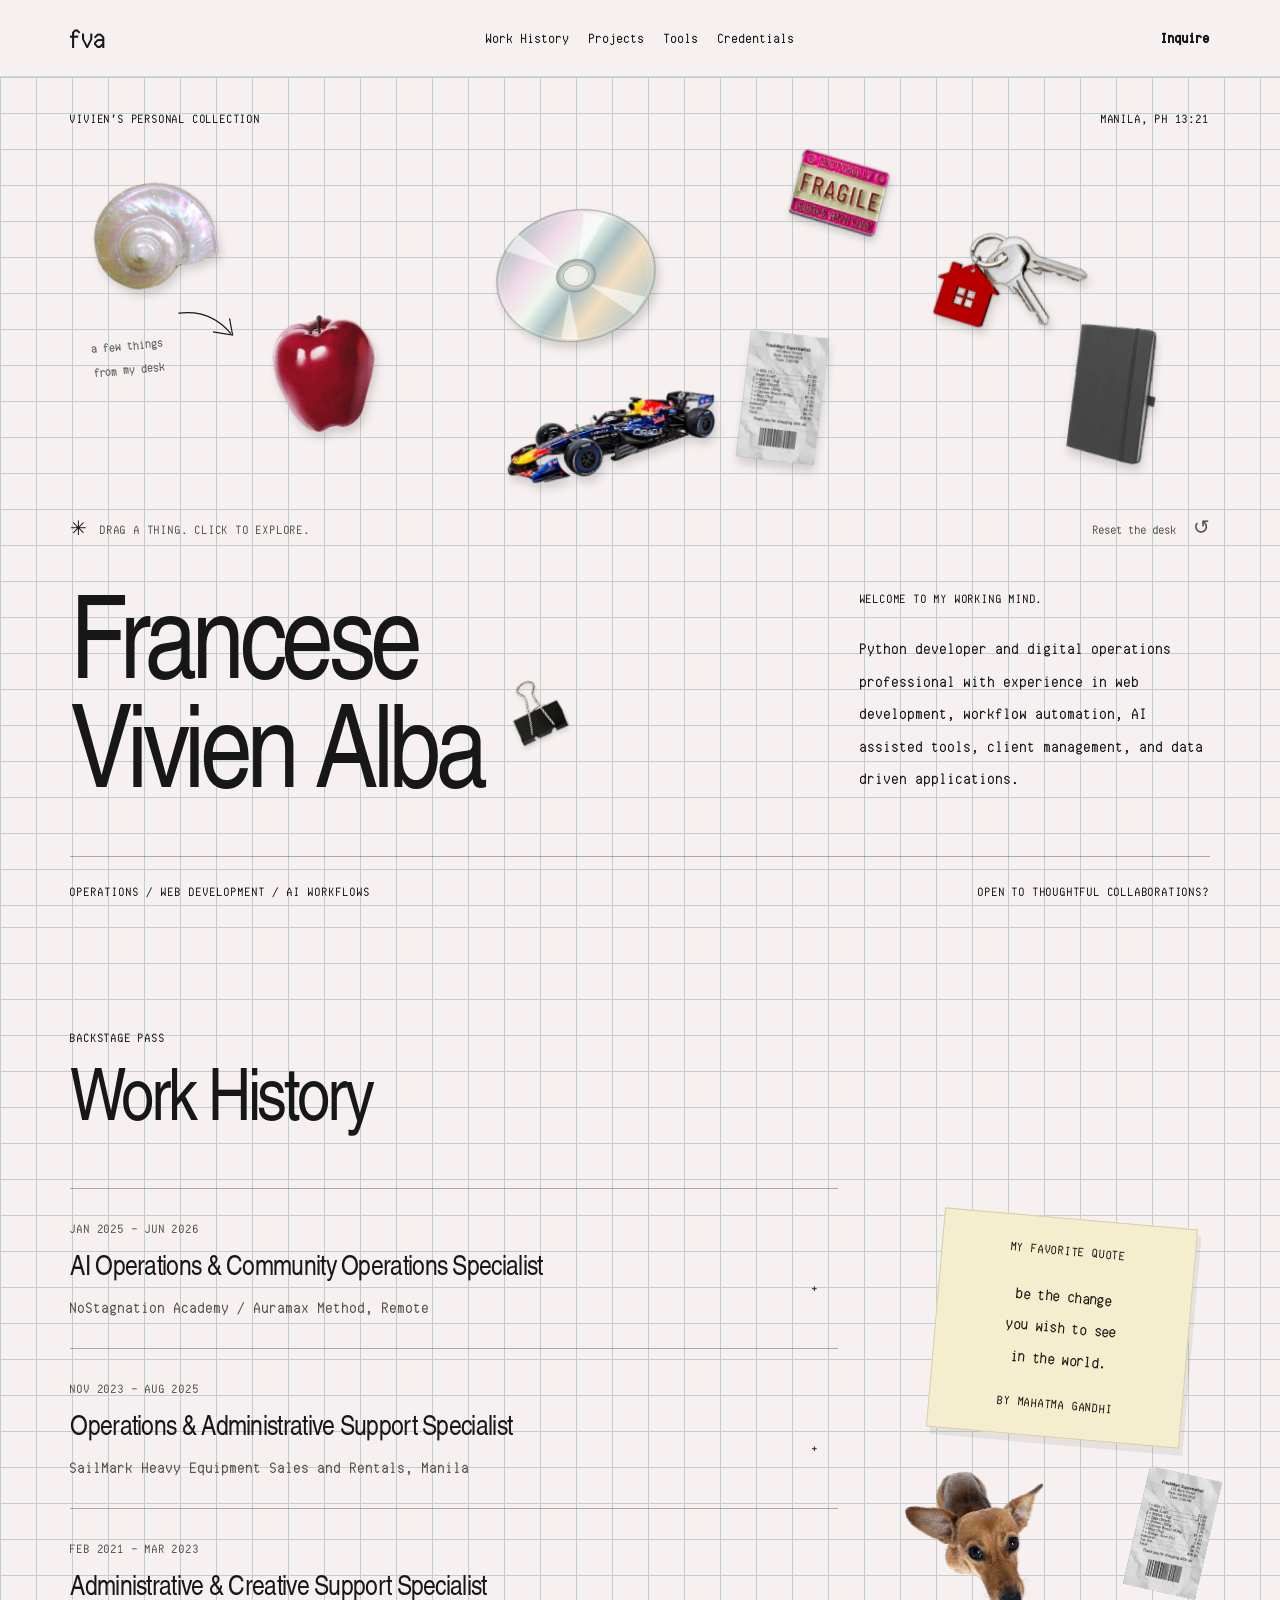
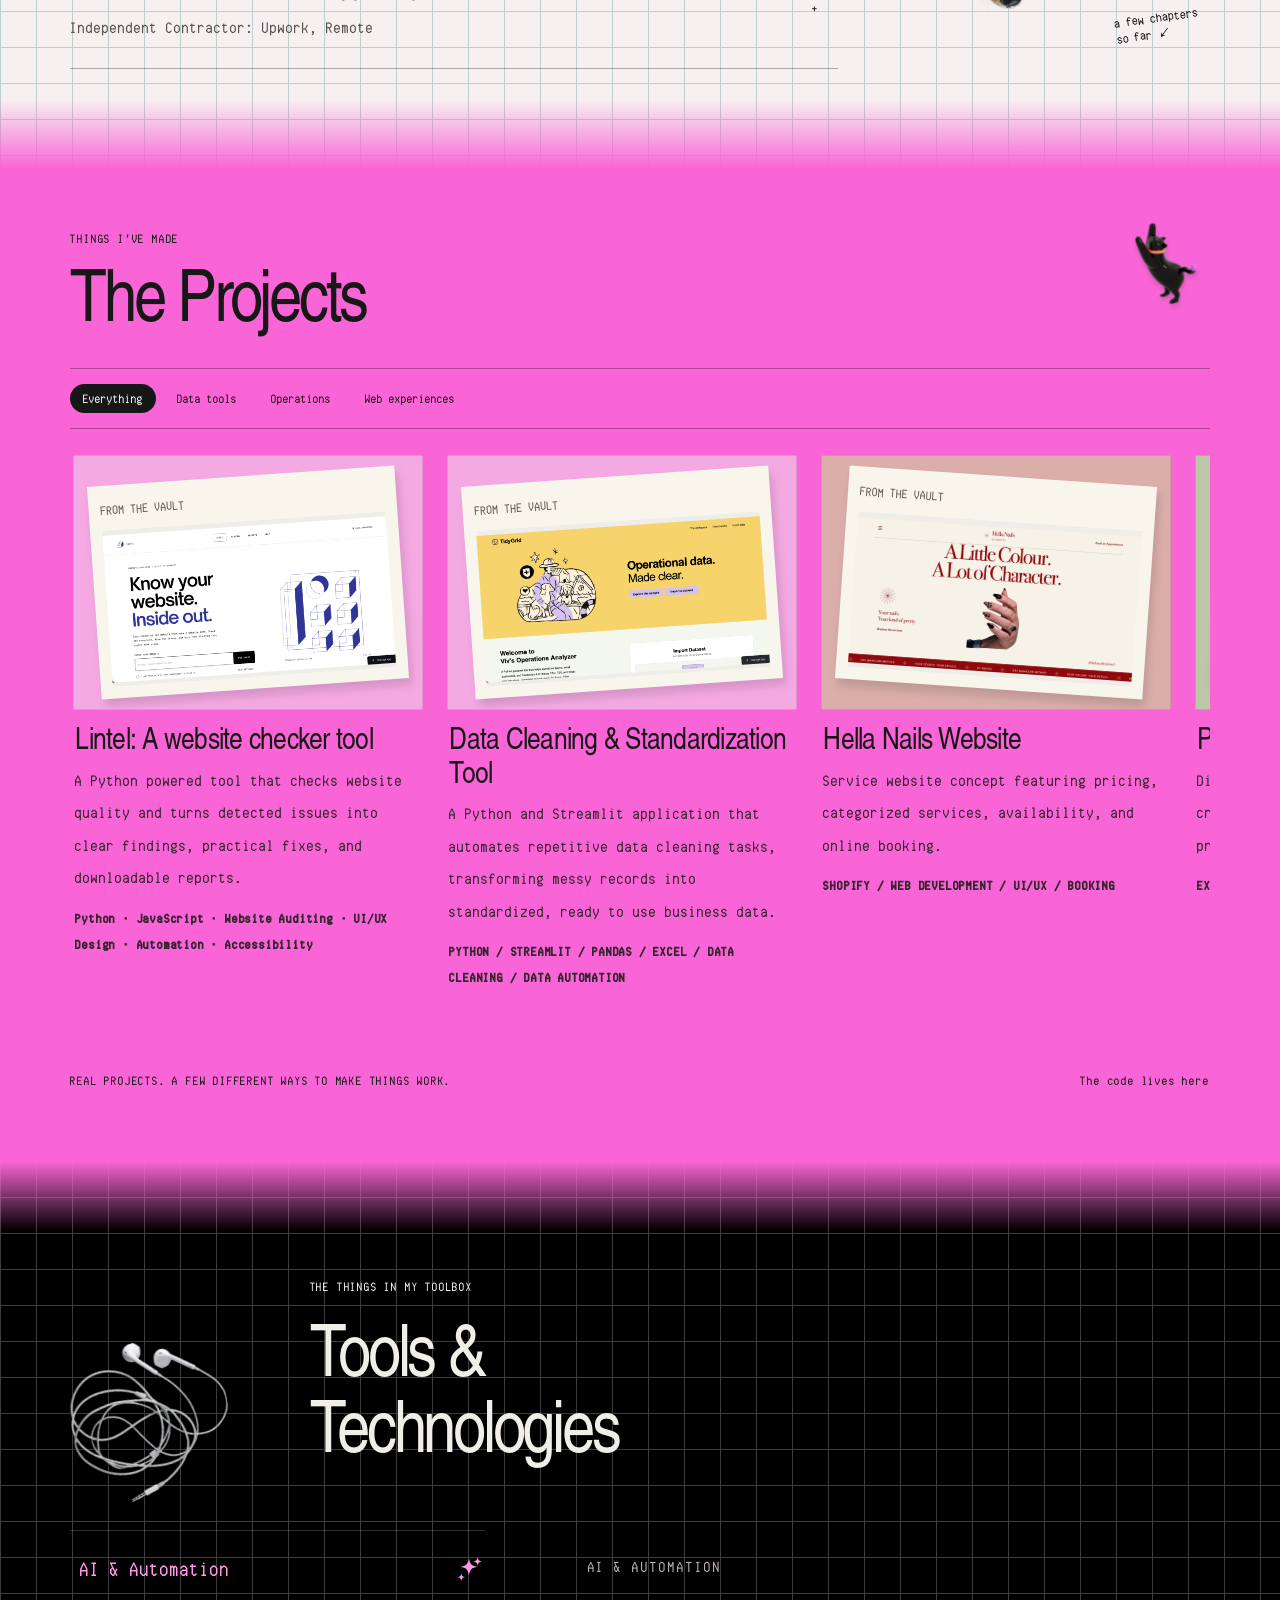
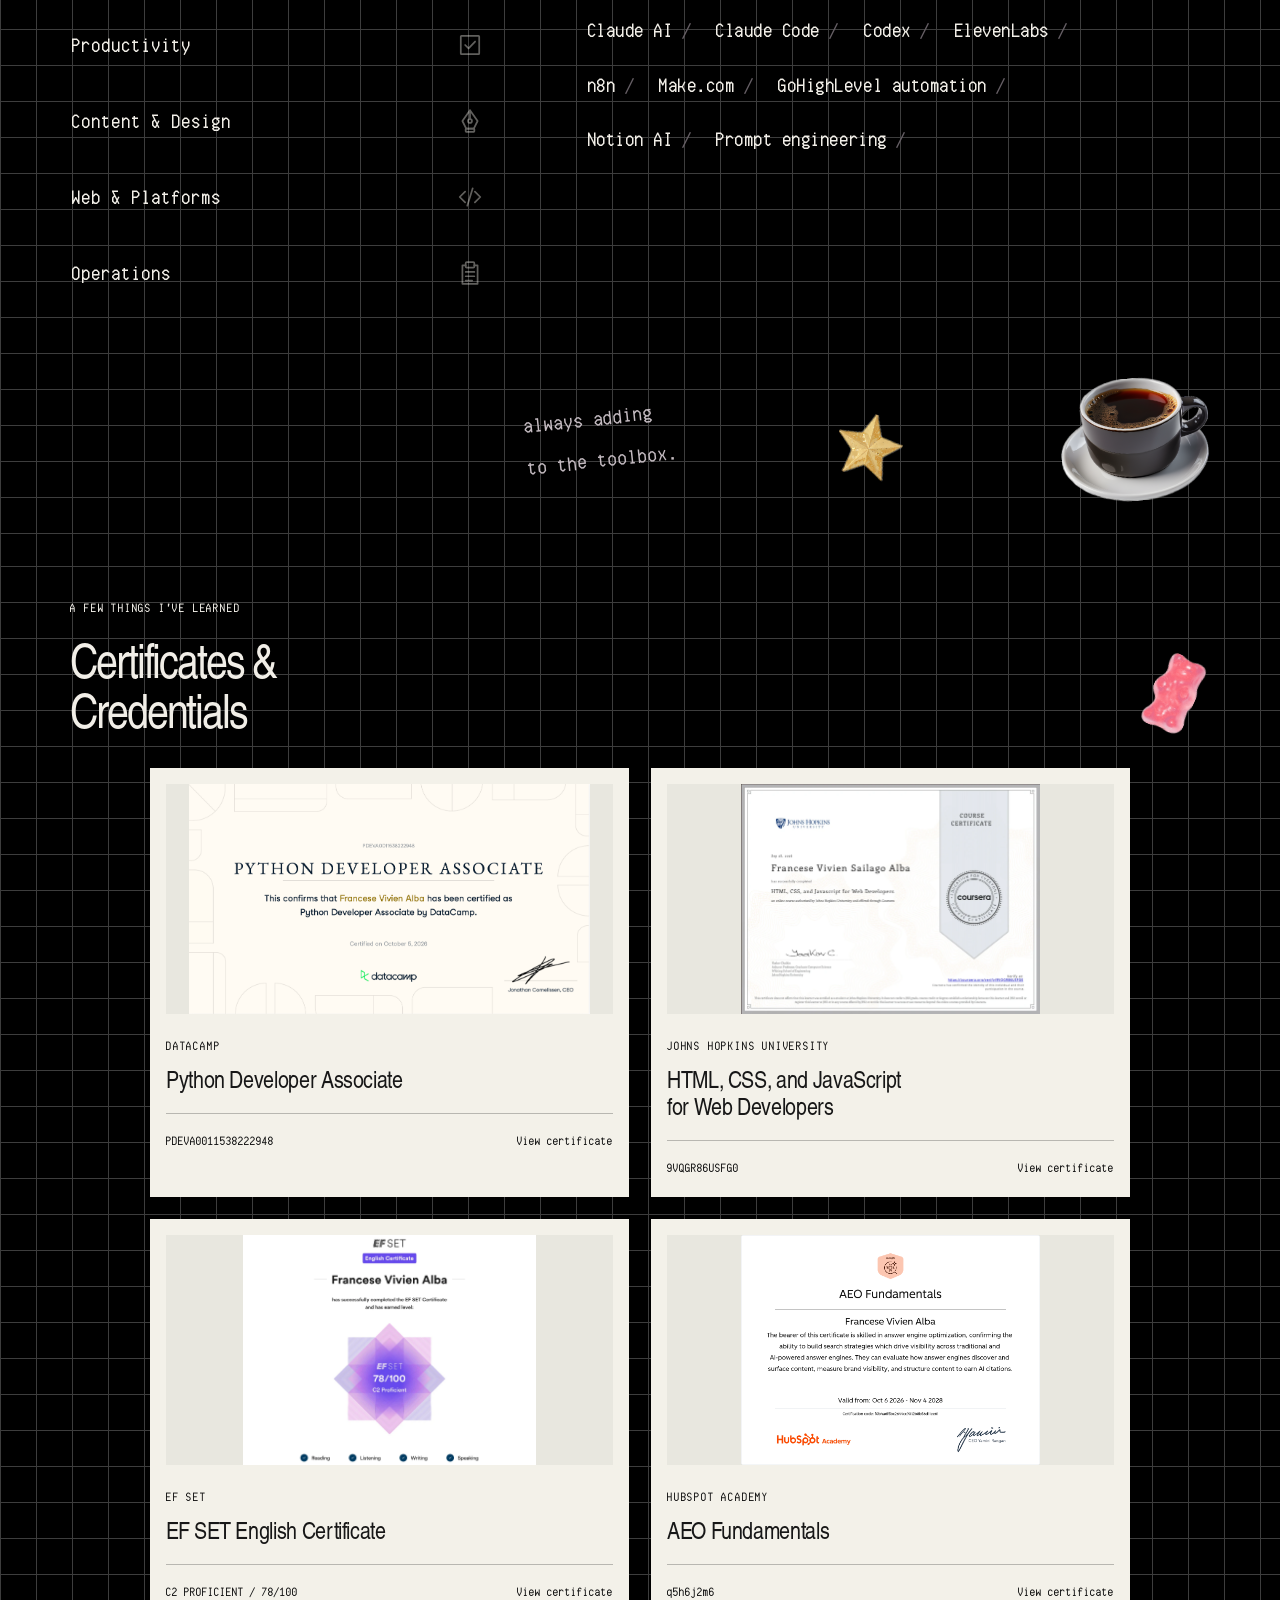
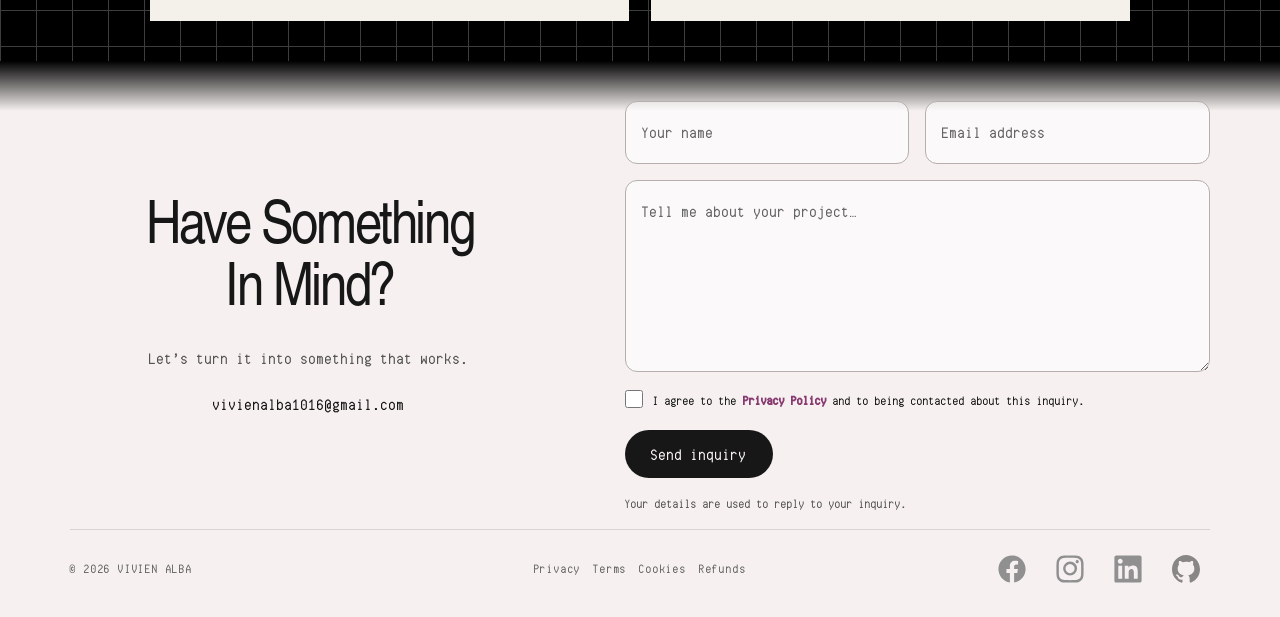
==== commit cf36cfc3: "Add files via upload" ====
--- a/index.html
+++ b/index.html
@@ -6,8 +6,9 @@
   <meta name="theme-color" content="#f6f1f0">
   <meta name="description" content="Practical tools, thoughtful workflows, and digital experiences by Vivien Alba, an operations and automation specialist based in Manila.">
   <meta name="robots" content="noindex,nofollow">
-  <title>Vivien's Workbook</title>
-  <link rel="icon" href="./assets/favicon.svg?v=fva-1" type="image/svg+xml">
+  <title>fva</title>
+  <link rel="icon" href="./assets/fva-pink-icon.png?v=exact-fva-1" type="image/png">
+  <link rel="apple-touch-icon" href="./assets/fva-pink-icon.png?v=exact-fva-1">
   <link rel="preload" href="./assets/fonts/display.woff" as="font" type="font/woff" crossorigin>
   <link rel="preload" href="./assets/fonts/computer-says-no.woff2" as="font" type="font/woff2" crossorigin>
   <link rel="stylesheet" href="./assets/style.css?v=credentials-gallery-1">
@@ -17,15 +18,15 @@
 #certificates .section-heading{border:0;padding-top:0;margin-bottom:24px}
 #certificates .section-heading h2{font-size:48px}
 #certificates .credentials-gummy{width:72px}
-#certificates .credential-gallery{display:grid;grid-template-columns:repeat(2,minmax(0,1fr));gap:24px;max-width:1100px;margin-inline:auto;overflow:visible;padding:0;cursor:auto}
+#certificates .credential-gallery{display:grid;grid-template-columns:repeat(2,minmax(0,1fr));gap:22px;max-width:980px;margin-inline:auto;overflow:visible;padding:0;cursor:auto}
 #certificates .credential-gallery>.credential-card{min-width:0;width:auto;border:0;cursor:pointer}
-#certificates .credential-image{height:clamp(180px,20vw,270px)}
+#certificates .credential-image{height:clamp(170px,18vw,240px)}
 @media(max-width:620px){
  #certificates.credentials{padding:22px var(--gutter) 32px}
  #certificates .section-heading h2{font-size:40px}
  #certificates .credentials-gummy{width:52px}
- #certificates .credential-gallery{grid-template-columns:1fr;max-width:440px;gap:20px}
- #certificates .credential-image{height:210px}
+ #certificates .credential-gallery{grid-template-columns:1fr;max-width:400px;gap:18px}
+ #certificates .credential-image{height:190px}
 }
   </style>
 </head>
@@ -85,7 +86,7 @@
     <section class="tools grid-paper" id="tools-technologies" aria-labelledby="tools-title"><div class="section-heading reveal"><div><span class="micro-label">THE THINGS IN MY TOOLBOX</span><h2 id="tools-title">Tools &<br><em>Technologies</em></h2></div><img class="mobile-tools-earbuds" src="./assets/earbuds-mobile.png" alt="" aria-hidden="true" width="228" height="228"></div><div class="tools-layout"><div class="tool-tabs" role="tablist" aria-label="Tool categories" aria-orientation="vertical">
 <button type="button" id="tab-ai" role="tab" aria-controls="panel-ai" aria-selected="true" tabindex="0">AI &amp; Automation<b aria-hidden="true"><svg class="tab-icon" viewBox="0 0 24 24" fill="currentColor" aria-hidden="true" focusable="false"><path d="M11 2c.8 5.4 2.6 7.2 8 8-5.4.8-7.2 2.6-8 8-.8-5.4-2.6-7.2-8-8 5.4-.8 7.2-2.6 8-8Zm8-1c.3 2.7 1.3 3.7 4 4-2.7.3-3.7 1.3-4 4-.3-2.7-1.3-3.7-4-4 2.7-.3 3.7-1.3 4-4ZM4 16c.3 2.4 1.1 3.2 3.5 3.5-2.4.3-3.2 1.1-3.5 3.5-.3-2.4-1.1-3.2-3.5-3.5 2.4-.3 3.2-1.1 3.5-3.5Z"/></svg></b></button><button type="button" id="tab-productivity" role="tab" aria-controls="panel-productivity" aria-selected="false" tabindex="-1">Productivity<b aria-hidden="true"><svg class="tab-icon" viewBox="0 0 24 24" fill="none" stroke="currentColor" stroke-width="1.6" stroke-linecap="round" stroke-linejoin="round" aria-hidden="true" focusable="false"><rect x="3.5" y="3.5" width="17" height="17" rx=".6"/><path d="m7.5 12 3.2 3.2 6-6.4"/></svg></b></button><button type="button" id="tab-design" role="tab" aria-controls="panel-design" aria-selected="false" tabindex="-1">Content &amp; Design<b aria-hidden="true"><svg class="tab-icon" viewBox="0 0 24 24" fill="none" stroke="currentColor" stroke-width="1.6" stroke-linecap="round" stroke-linejoin="round" aria-hidden="true" focusable="false"><path d="m12 2-7 10 3.5 7h7L19 12 12 2Zm0 0v8"/><circle cx="12" cy="12" r="1.8"/><rect x="8" y="19" width="8" height="3" rx=".5"/></svg></b></button><button type="button" id="tab-web" role="tab" aria-controls="panel-web" aria-selected="false" tabindex="-1">Web &amp; Platforms<b aria-hidden="true"><svg class="tab-icon" viewBox="0 0 24 24" fill="none" stroke="currentColor" stroke-width="1.6" stroke-linecap="round" stroke-linejoin="round" aria-hidden="true" focusable="false"><path d="m7.5 7-5 5 5 5m9-10 5 5-5 5M14.5 4l-5 16"/></svg></b></button><button type="button" id="tab-operations" role="tab" aria-controls="panel-operations" aria-selected="false" tabindex="-1">Operations<b aria-hidden="true"><svg class="tab-icon" viewBox="0 0 24 24" fill="none" stroke="currentColor" stroke-width="1.6" stroke-linecap="round" stroke-linejoin="round" aria-hidden="true" focusable="false"><rect x="8" y="2" width="8" height="5" rx="1"/><path d="M8 5H5v17h14V5h-3M8 11h8M8 15h8M8 19h6"/></svg></b></button></div><div class="tool-panels"><div class="tool-panel" id="panel-ai" role="tabpanel" aria-labelledby="tab-ai" tabindex="0"><span class="micro-label">AI &amp; AUTOMATION</span><div class="tool-cloud"><span>Claude AI</span><span>Claude Code</span><span>Codex</span><span>ElevenLabs</span><span>n8n</span><span>Make.com</span><span>GoHighLevel automation</span><span>Notion AI</span><span>Prompt engineering</span></div></div><div class="tool-panel" id="panel-productivity" role="tabpanel" aria-labelledby="tab-productivity" tabindex="0"><span class="micro-label">PRODUCTIVITY</span><div class="tool-cloud"><span>Notion</span><span>Google Sheets</span><span>Google Slides</span><span>Microsoft Excel</span><span>Word</span><span>PowerPoint</span><span>Teams</span><span>Microsoft 365</span></div></div><div class="tool-panel" id="panel-design" role="tabpanel" aria-labelledby="tab-design" tabindex="0"><span class="micro-label">CONTENT &amp; DESIGN</span><div class="tool-cloud"><span>Figma</span><span>Canva</span><span>Adobe Photoshop</span><span>Content creation</span><span>Video editing</span><span>Social media management</span><span>Community management</span></div></div><div class="tool-panel" id="panel-web" role="tabpanel" aria-labelledby="tab-web" tabindex="0"><span class="micro-label">WEB &amp; PLATFORMS</span><div class="tool-cloud"><span>Git</span><span>GitHub</span><span>PyCharm</span><span>Shopify</span><span>HTML</span><span>CSS</span><span>Web Development</span><span>Figma Site</span></div></div><div class="tool-panel" id="panel-operations" role="tabpanel" aria-labelledby="tab-operations" tabindex="0"><span class="micro-label">OPERATIONS</span><div class="tool-cloud"><span>Digital record keeping</span><span>Data management</span><span>Mail management scheduling</span><span>Client support</span><span>Project coordination</span><span>Administrative operations</span></div></div></div></div><div class="tools-objects" aria-hidden="true"><img class="tools-earbuds" src="./assets/earbuds.svg" alt="" loading="lazy"><img class="tools-star" src="./assets/star.svg" alt="" loading="lazy"><img class="tools-coffee" src="./assets/coffee.svg" alt="" loading="lazy"><span>always adding<br>to the toolbox.</span></div></section>
     <section class="credentials grid-paper" id="certificates" aria-labelledby="credentials-title"><div class="section-heading reveal"><div><span class="micro-label">A FEW THINGS I'VE LEARNED</span><h2 id="credentials-title">Certificates &<br><em>Credentials</em></h2></div><img class="credentials-gummy" src="./assets/pink-gummy-bear.svg" alt="" aria-hidden="true" width="52" height="67" loading="lazy"></div><div class="credential-grid credential-gallery">
-      <a class="credential-card reveal" href="./assets/current/datacamp-python-certificate.png" target="_blank" rel="noopener noreferrer"><div class="credential-image"><img src="./assets/current/datacamp-python-certificate.png" alt="DataCamp Python Developer Associate certificate awarded to Francese Vivien Alba on October 5, 2026" loading="lazy" width="2048" height="1176"></div><span class="micro-label">DATACAMP</span><h3 style="white-space:nowrap;font-size:clamp(18px,5.5vw,24px)">Python Developer Associate</h3><div class="credential-bottom"><span>OCTOBER 5, 2026</span><span>View certificate</span></div></a>
+      <a class="credential-card reveal" href="https://www.datacamp.com/certificate/PDEVA0011538222948" target="_blank" rel="noopener noreferrer"><div class="credential-image"><img src="./assets/current/datacamp-python-certificate.png" alt="DataCamp Python Developer Associate certificate awarded to Francese Vivien Alba on October 5, 2026" loading="lazy" width="2048" height="1176"></div><span class="micro-label">DATACAMP</span><h3 style="white-space:nowrap;font-size:clamp(18px,5.5vw,24px)">Python Developer Associate</h3><div class="credential-bottom"><span>PDEVA0011538222948</span><span>View certificate</span></div></a>
       <a class="credential-card reveal" href="https://www.coursera.org/account/accomplishments/records/9VQGR86USFG0" target="_blank" rel="noopener noreferrer"><div class="credential-image"><img src="./assets/current/web-certificate.webp" alt="HTML, CSS, and Javascript for Web Developers course certificate" loading="lazy" width="1200" height="800"></div><span class="micro-label">JOHNS HOPKINS UNIVERSITY</span><h3>HTML, CSS, and JavaScript<br>for Web Developers</h3><div class="credential-bottom"><span>9VQGR86USFG0</span><span>View certificate </span></div></a>
       <a class="credential-card reveal" href="https://cert.efset.org/stmmYJ" target="_blank" rel="noopener noreferrer"><div class="credential-image"><img src="./assets/current/english-certificate.webp" alt="EF Set English Certificate" loading="lazy" width="1200" height="800"></div><span class="micro-label">EF SET</span><h3 style="white-space:nowrap;font-size:clamp(18px,5.5vw,24px)">EF SET English Certificate</h3><div class="credential-bottom"><span>C2 PROFICIENT / 78/100</span><span>View certificate</span></div></a>
       <a class="credential-card reveal" href="https://app-na2.hubspot.com/academy/achievements/q5h6j2m6/en/1/vivien-na/aeo-fundamentals" target="_blank" rel="noopener noreferrer"><div class="credential-image"><img src="./assets/current/hubspot-aeo-certificate.png" alt="HubSpot Academy AEO Fundamentals certificate awarded to Francese Vivien Alba, valid October 6, 2026 through November 4, 2028" loading="lazy" width="1140" height="880"></div><span class="micro-label">HUBSPOT ACADEMY</span><h3 style="white-space:nowrap;font-size:clamp(18px,5.5vw,24px)">AEO Fundamentals</h3><div class="credential-bottom"><span>q5h6j2m6</span><span>View certificate</span></div></a>
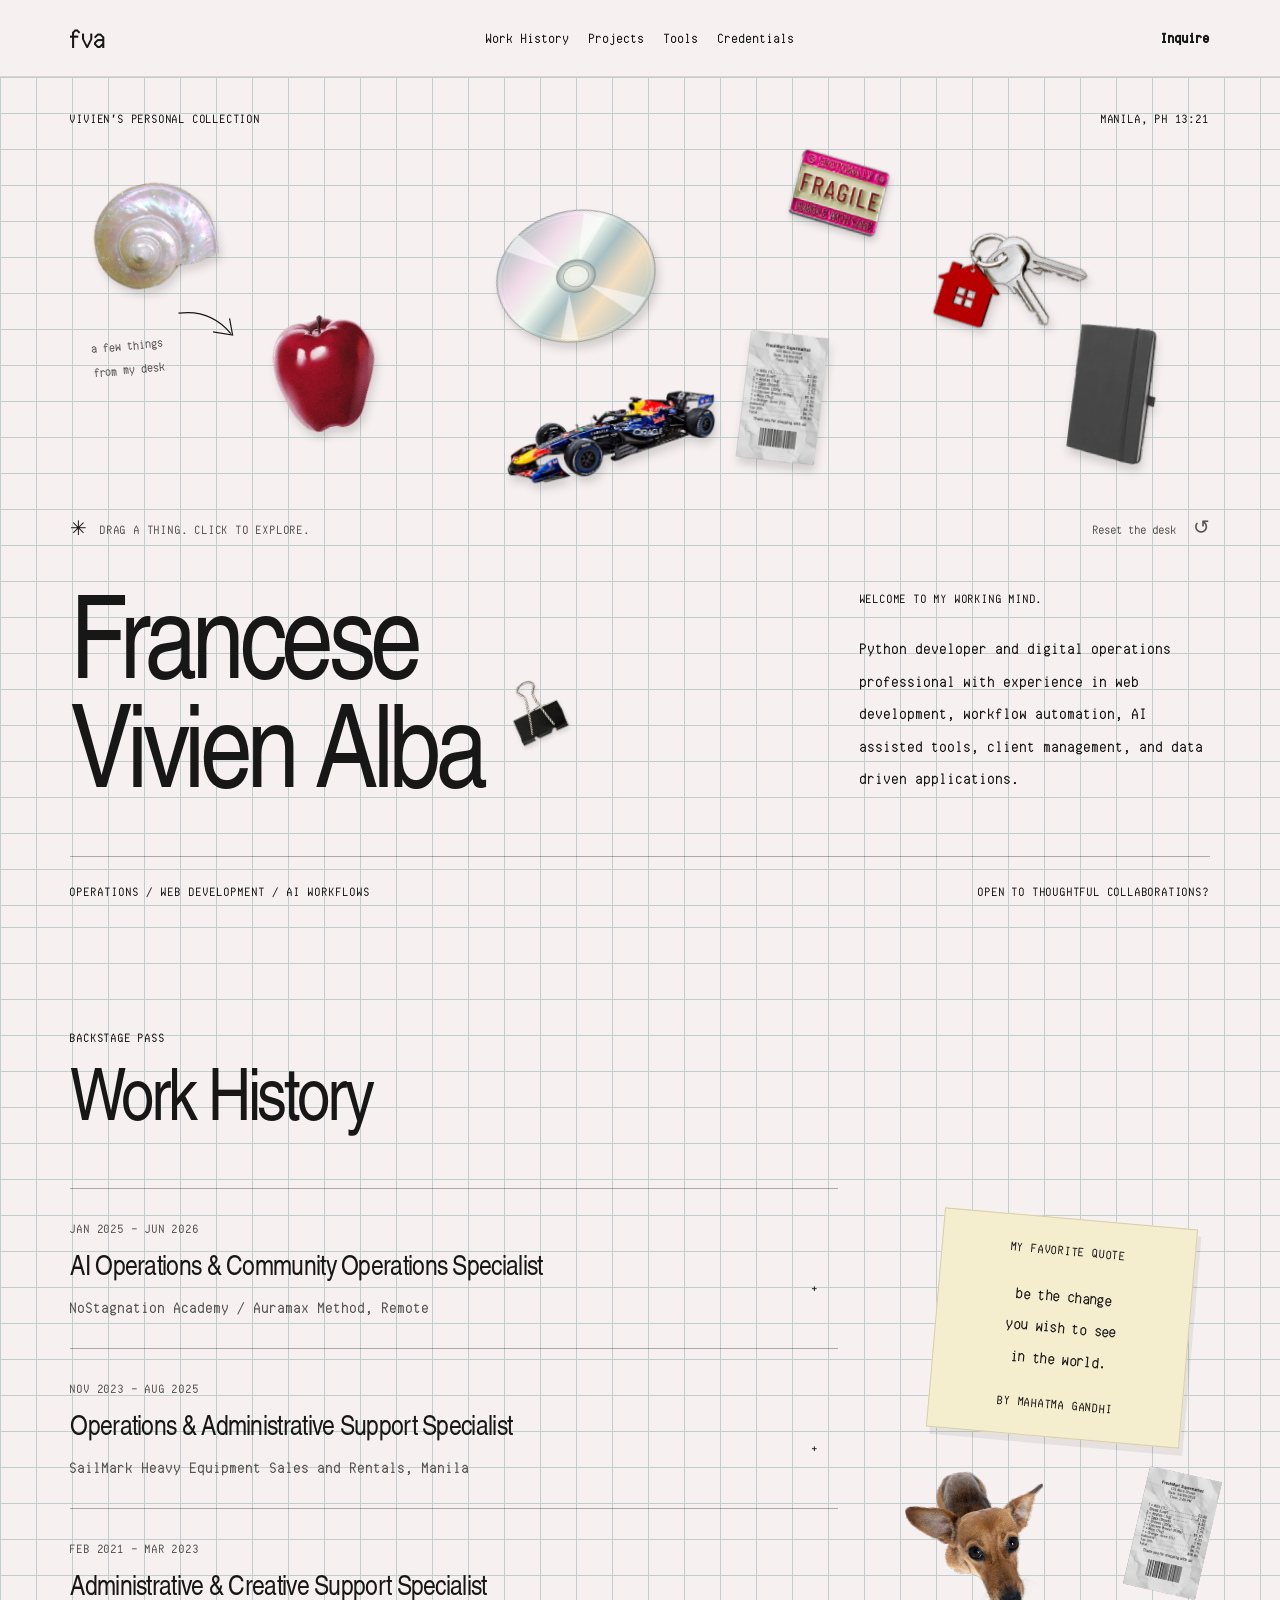
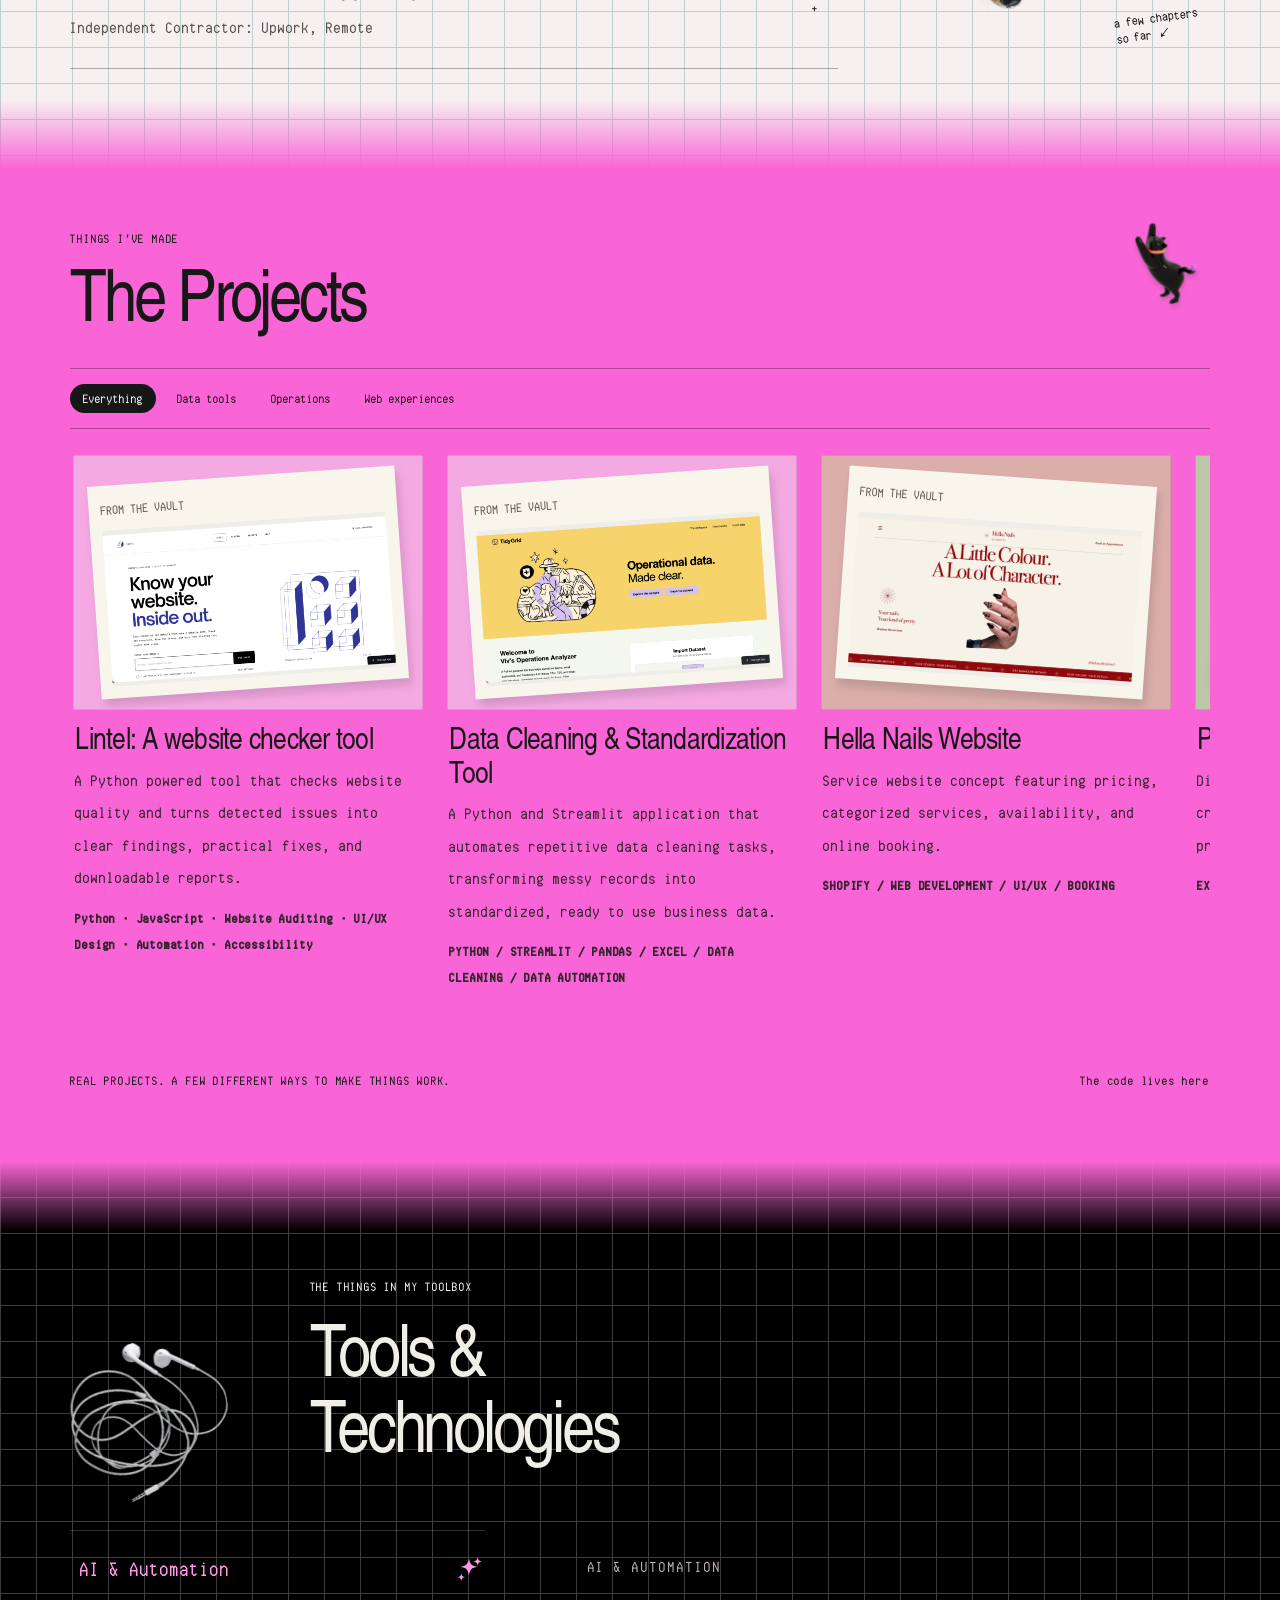
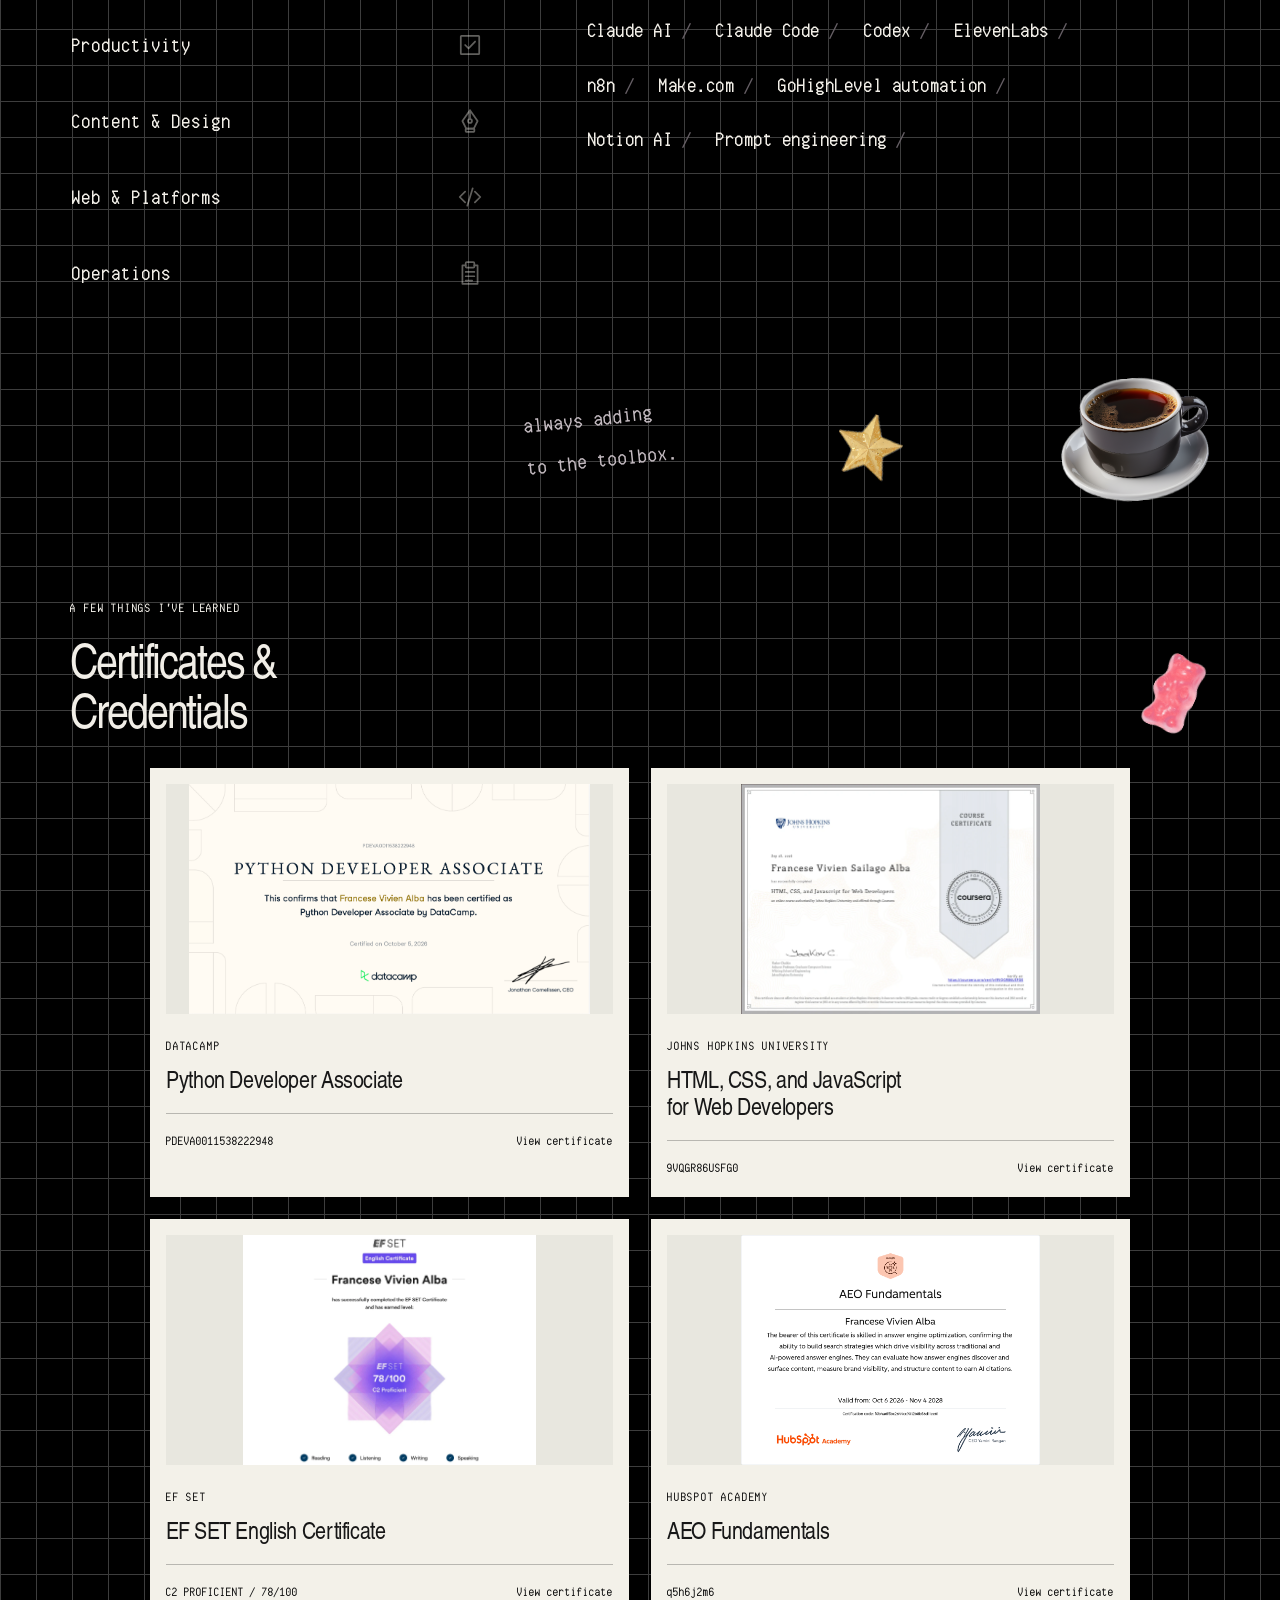
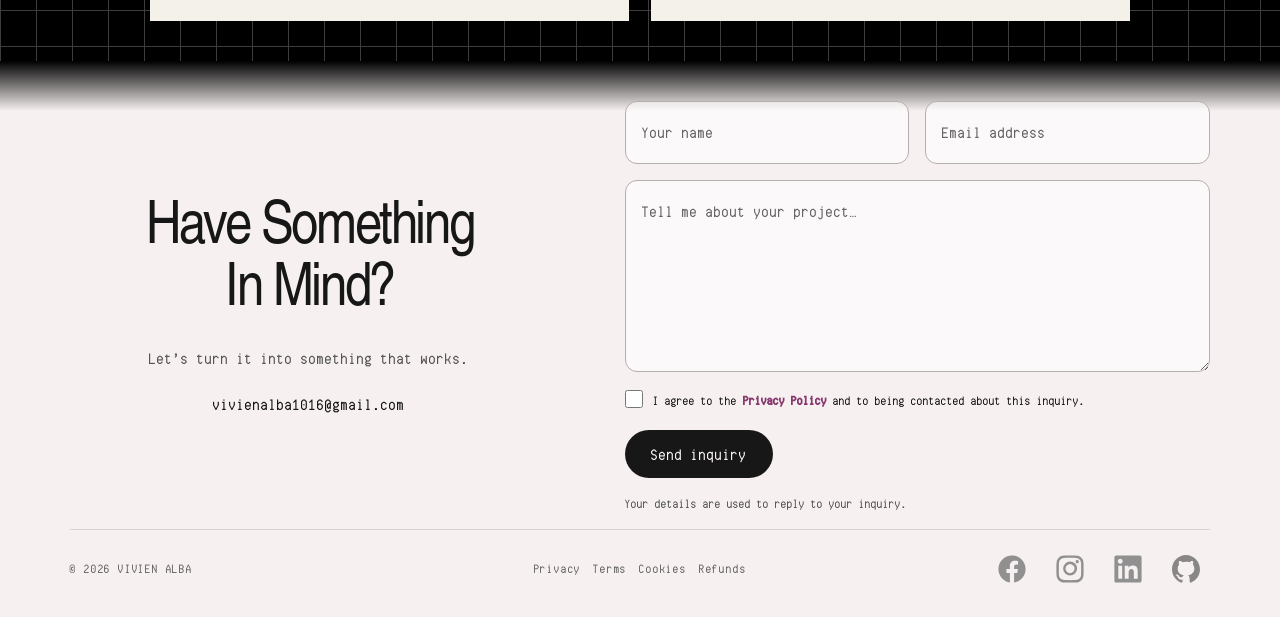
==== commit 4d98bdea: "Add files via upload" ====
--- a/index.html
+++ b/index.html
@@ -6,9 +6,9 @@
   <meta name="theme-color" content="#f6f1f0">
   <meta name="description" content="Practical tools, thoughtful workflows, and digital experiences by Vivien Alba, an operations and automation specialist based in Manila.">
   <meta name="robots" content="noindex,nofollow">
-  <title>fva</title>
-  <link rel="icon" href="./assets/fva-pink-icon.png?v=exact-fva-1" type="image/png">
-  <link rel="apple-touch-icon" href="./assets/fva-pink-icon.png?v=exact-fva-1">
+  <title>&#8203;</title>
+  <link rel="icon" href="./assets/fva-exact-logo.png?v=black-fva-1" type="image/png">
+  <link rel="apple-touch-icon" href="./assets/fva-exact-logo.png?v=black-fva-1">
   <link rel="preload" href="./assets/fonts/display.woff" as="font" type="font/woff" crossorigin>
   <link rel="preload" href="./assets/fonts/computer-says-no.woff2" as="font" type="font/woff2" crossorigin>
   <link rel="stylesheet" href="./assets/style.css?v=credentials-gallery-1">
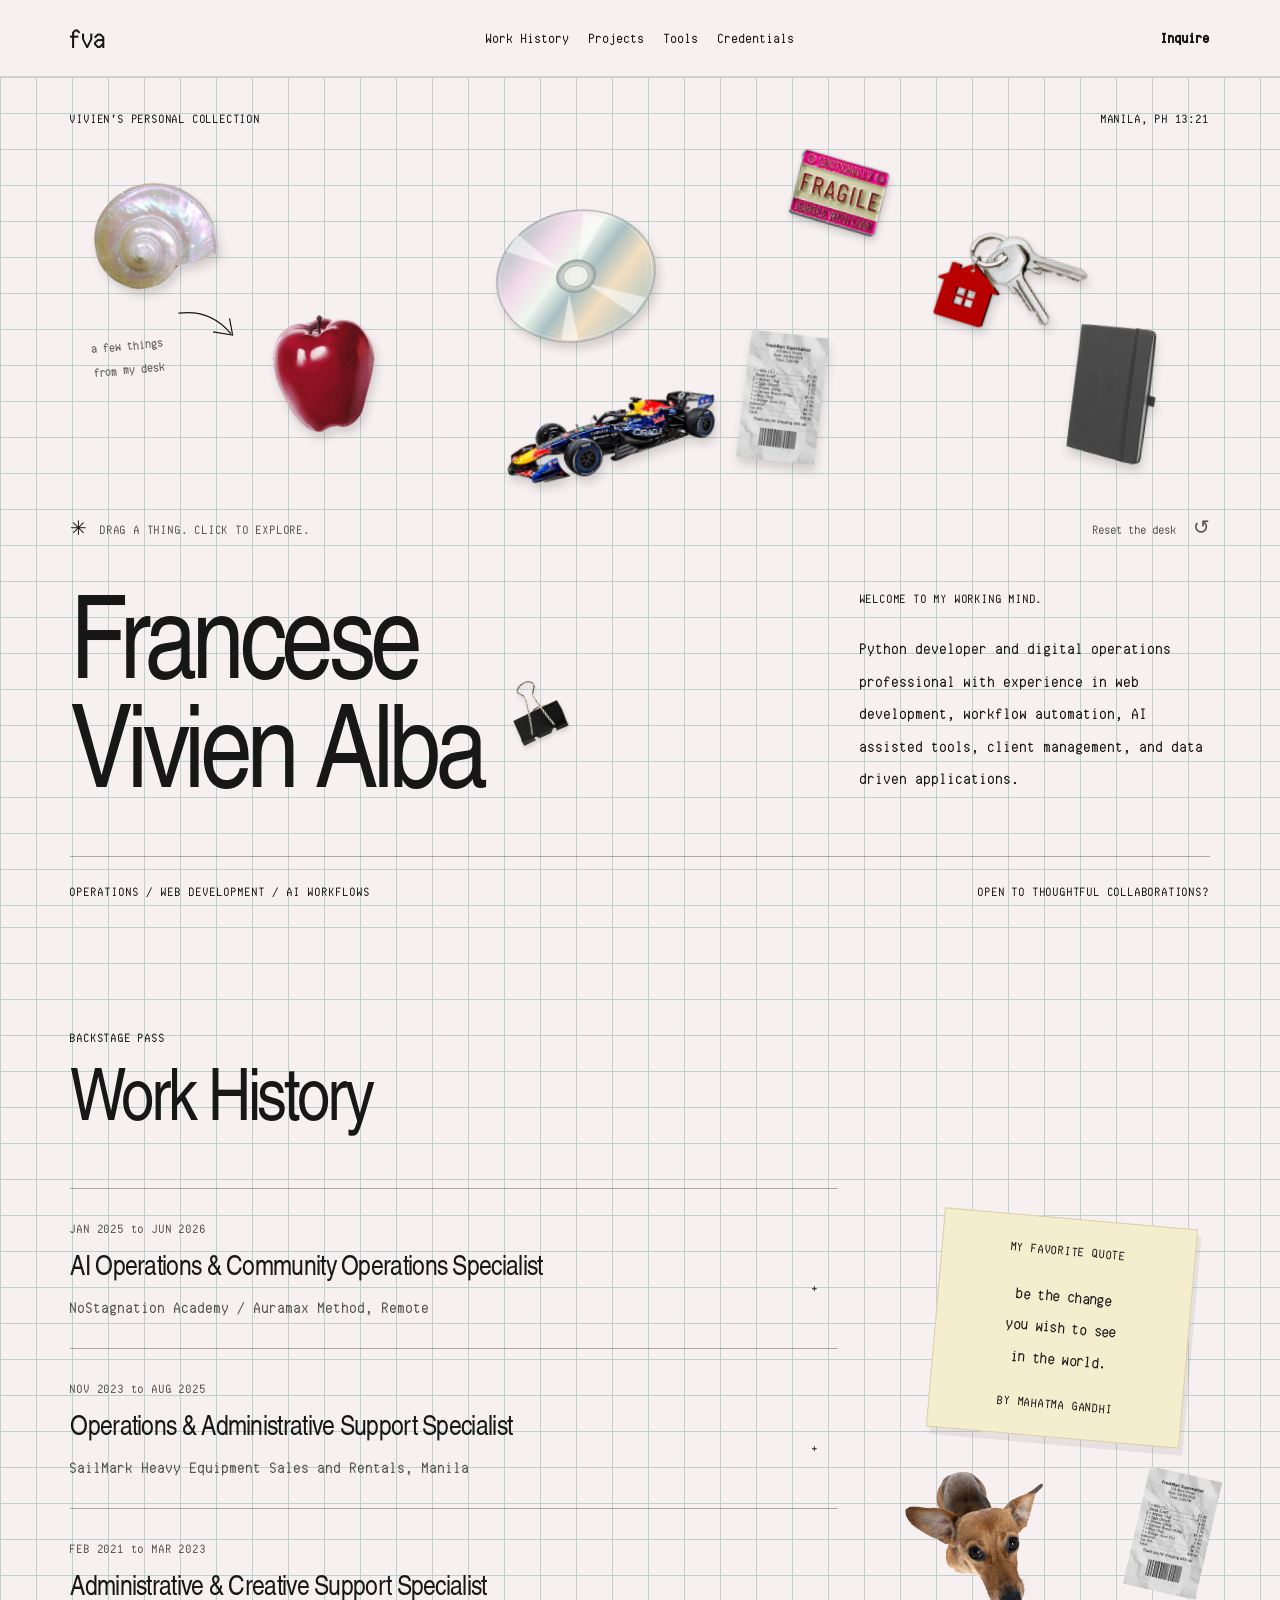
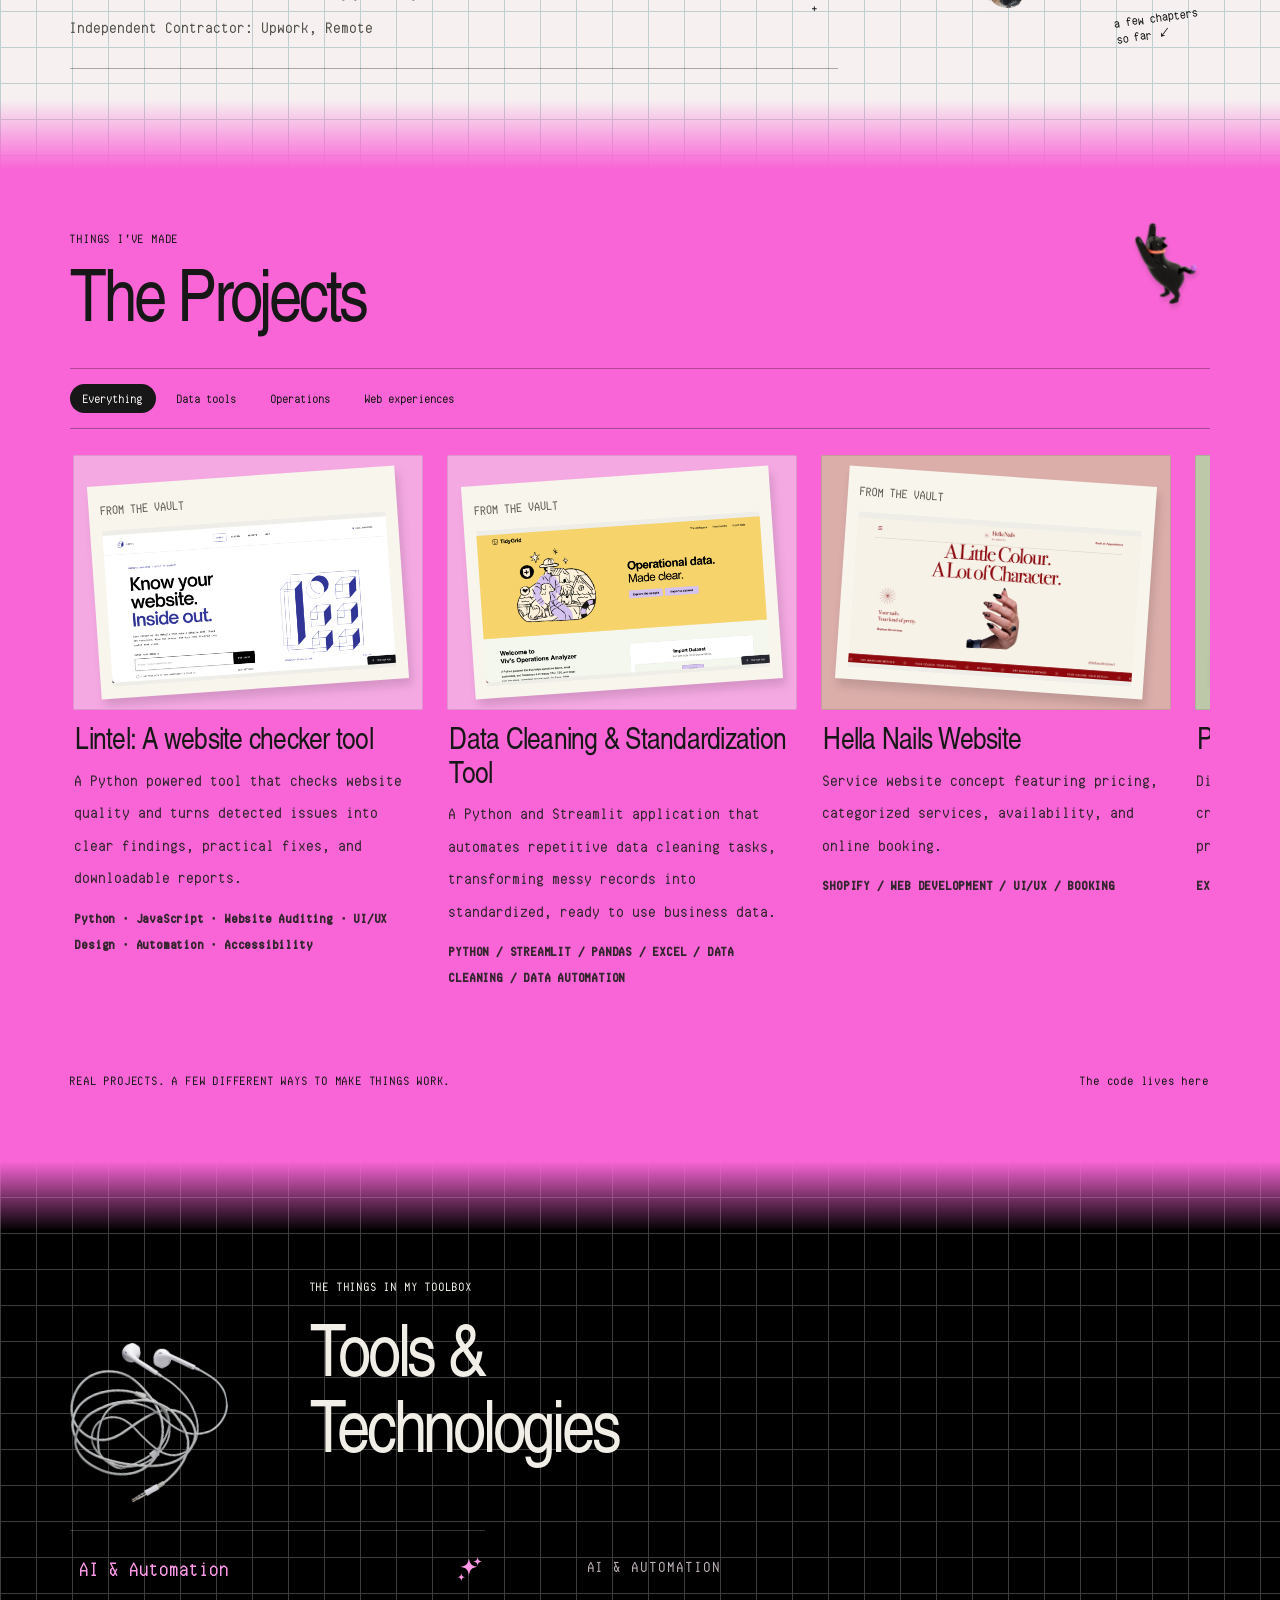
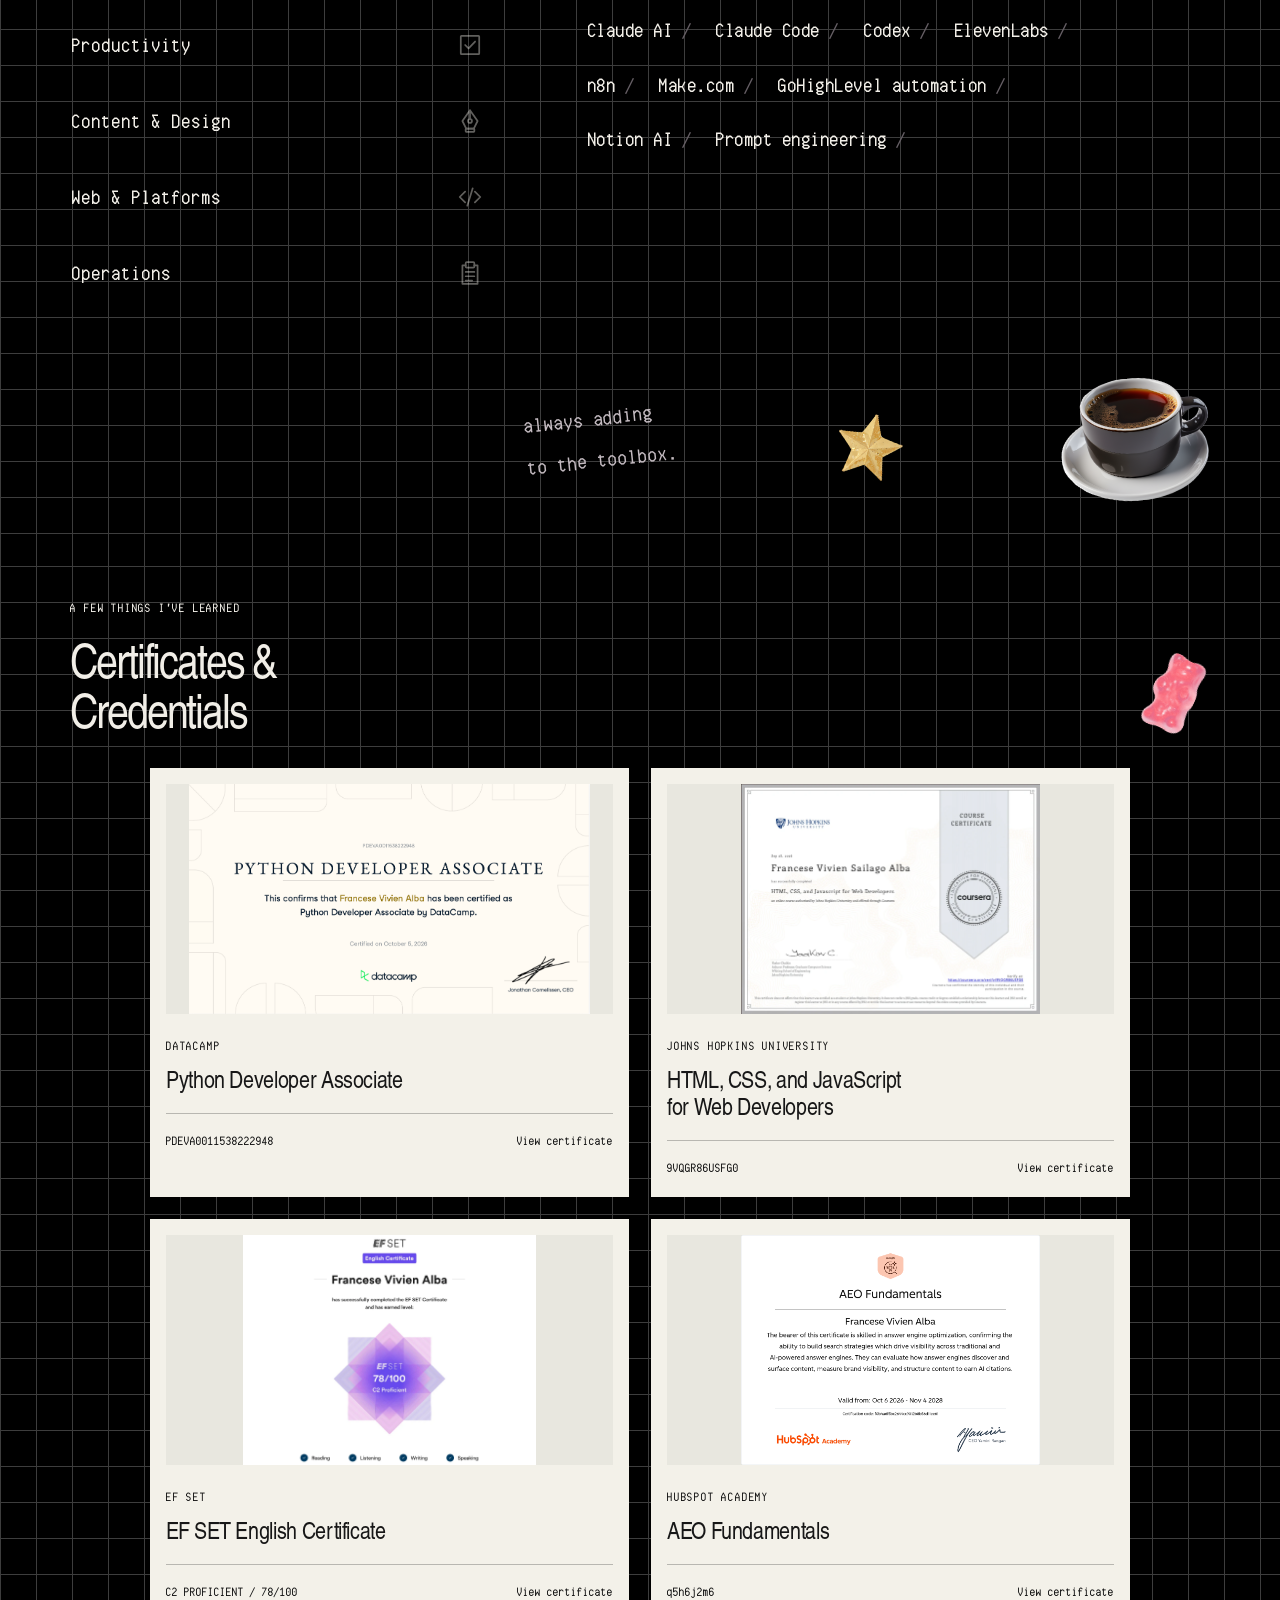
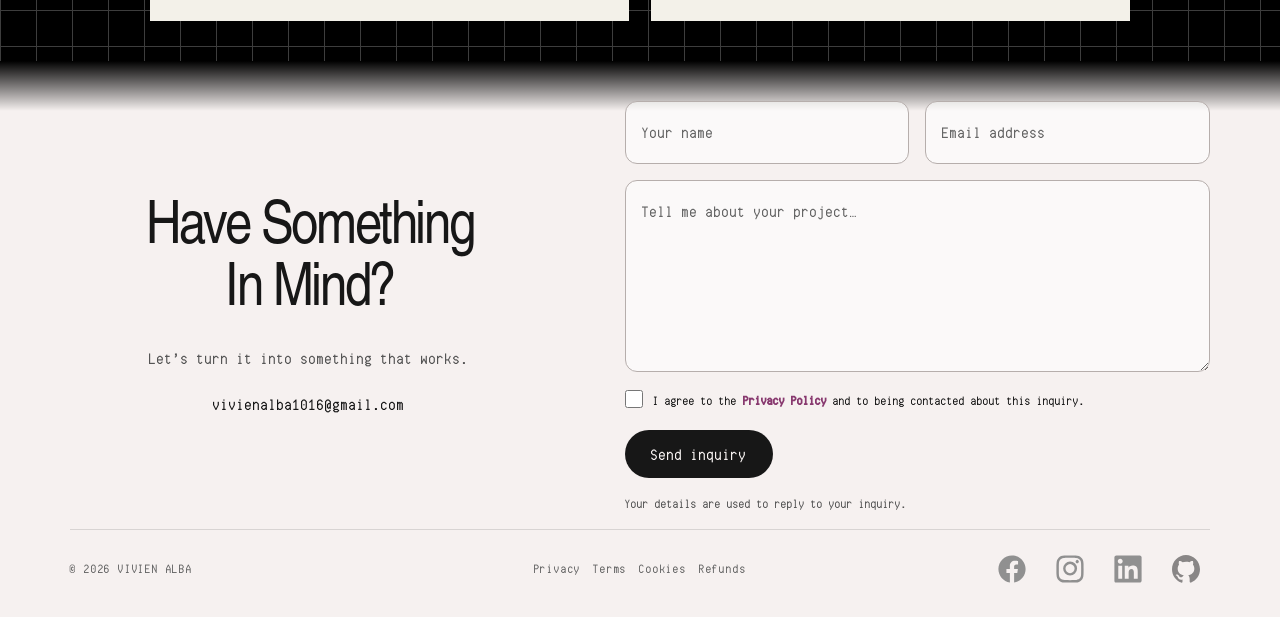
==== commit c851969c: "Add files via upload" ====
--- a/index.html
+++ b/index.html
@@ -11,8 +11,8 @@
   <link rel="apple-touch-icon" href="./assets/fva-exact-logo.png?v=black-fva-1">
   <link rel="preload" href="./assets/fonts/display.woff" as="font" type="font/woff" crossorigin>
   <link rel="preload" href="./assets/fonts/computer-says-no.woff2" as="font" type="font/woff2" crossorigin>
-  <link rel="stylesheet" href="./assets/style.css?v=credentials-gallery-1">
-  <script type="module" src="./assets/app.js?v=credentials-gallery-1"></script>
+  <link rel="stylesheet" href="./assets/style.css?v=mobile-alpha-1">
+  <script type="module" src="./assets/app.js?v=mobile-alpha-1"></script>
   <style id="credentials-gallery-styles">
 #certificates.credentials{background-color:#000000;color:#f1eee7;padding:26px var(--gutter) 40px;--grid:#3d3d3d;border:0;border-radius:0}
 #certificates .section-heading{border:0;padding-top:0;margin-bottom:24px}
@@ -47,17 +47,17 @@
     <section class="hero grid-paper" id="home" aria-labelledby="hero-title">
       <div class="section-kicker"><span>VIVIEN'S PERSONAL COLLECTION</span><span>MANILA, PH <span id="manila-clock"></span></span></div>
       <div class="object-desk" aria-label="Interactive desk: drag the objects or select one to explore a project">
-        <button class="desk-object object-cd" type="button" data-project="websiteqc" aria-label="Explore Lintel website checker"><span class="desk-entry"><span class="object-float"><span class="object-art"><img src="./assets/cd.svg" alt="" draggable="false"></span></span></span><span class="object-label">Lintel ↗</span></button>
-        <button class="desk-object object-terminal" type="button" data-project="tidygrid" aria-label="Explore TidyGrid"><span class="desk-entry"><span class="object-float"><span class="object-art"><img src="./assets/apple.svg" alt="" draggable="false"></span></span></span><span class="object-label">a little Python magic ↗</span></button>
-        <button class="desk-object object-receipt" type="button" data-project="paperless" aria-label="Explore the Paperless Operations System"><span class="desk-entry"><span class="object-float"><span class="object-art"><img src="./assets/receipt.svg" alt="" draggable="false"></span></span></span><span class="object-label">less admin, more clarity ↗</span></button>
-        <button class="desk-object object-camera" type="button" data-project="pinkroom" aria-label="Explore the Pink Room photobooth"><span class="desk-entry"><span class="object-float"><span class="object-art"><img src="./assets/keys.svg" alt="" draggable="false"></span></span></span><span class="object-label">say cheese ↗</span></button>
-        <button class="desk-object object-star" type="button" data-scroll="tools-technologies" aria-label="Explore the toolbox"><span class="desk-entry"><span class="object-float"><span class="object-art"><img src="./assets/shell.svg" alt="" draggable="false"></span></span></span><span class="object-label">a curious human ↗</span></button>
-        <button class="desk-object object-folder" type="button" data-scroll="certificates" aria-label="Explore Certificates and Credentials"><span class="desk-entry"><span class="object-float"><span class="object-art"><img src="./assets/notebook.svg" alt="" draggable="false"></span></span></span><span class="object-label">certificates &amp; credentials ↗</span></button>
-        <button class="desk-object object-fragile" type="button" data-scroll="work-history" aria-label="Explore the experience behind the work"><span class="desk-entry"><span class="object-float"><span class="object-art"><img src="./assets/fragile.svg" alt="" draggable="false"></span></span></span><span class="object-label">handled with care ↗</span></button><button class="desk-object object-car" id="car-navigation-trigger" type="button" aria-label="RB19: choose where to go" aria-haspopup="dialog" aria-controls="car-navigation"><span class="desk-entry"><span class="object-float"><span class="object-art"><img src="./assets/rb19.png" alt="" draggable="false" width="1000" height="500"></span></span></span><span class="object-label">MV33</span></button><span class="desk-annotation" aria-hidden="true">a few things<br>from my desk <svg viewBox="0 0 85 45"><path d="M4 4q40-2 63 31m-22-4 24 6-2-21"/></svg></span>
+        <button class="desk-object object-cd" type="button" data-project="websiteqc" aria-label="Explore Lintel website checker"><span class="desk-entry"><span class="object-float"><span class="object-art"><img src="./assets/cd.svg?v=alpha-1" alt="" draggable="false"></span></span></span><span class="object-label">Lintel ↗</span></button>
+        <button class="desk-object object-terminal" type="button" data-project="tidygrid" aria-label="Explore TidyGrid"><span class="desk-entry"><span class="object-float"><span class="object-art"><img src="./assets/apple.svg?v=alpha-1" alt="" draggable="false"></span></span></span><span class="object-label">a little Python magic ↗</span></button>
+        <button class="desk-object object-receipt" type="button" data-project="paperless" aria-label="Explore the Paperless Operations System"><span class="desk-entry"><span class="object-float"><span class="object-art"><img src="./assets/receipt.svg?v=alpha-1" alt="" draggable="false"></span></span></span><span class="object-label">less admin, more clarity ↗</span></button>
+        <button class="desk-object object-camera" type="button" data-project="pinkroom" aria-label="Explore the Pink Room photobooth"><span class="desk-entry"><span class="object-float"><span class="object-art"><img src="./assets/keys.svg?v=alpha-1" alt="" draggable="false"></span></span></span><span class="object-label">say cheese ↗</span></button>
+        <button class="desk-object object-star" type="button" data-scroll="tools-technologies" aria-label="Explore the toolbox"><span class="desk-entry"><span class="object-float"><span class="object-art"><img src="./assets/shell.svg?v=alpha-1" alt="" draggable="false"></span></span></span><span class="object-label">a curious human ↗</span></button>
+        <button class="desk-object object-folder" type="button" data-scroll="certificates" aria-label="Explore Certificates and Credentials"><span class="desk-entry"><span class="object-float"><span class="object-art"><img src="./assets/notebook.svg?v=alpha-1" alt="" draggable="false"></span></span></span><span class="object-label">certificates &amp; credentials ↗</span></button>
+        <button class="desk-object object-fragile" type="button" data-scroll="work-history" aria-label="Explore the experience behind the work"><span class="desk-entry"><span class="object-float"><span class="object-art"><img src="./assets/fragile.svg?v=alpha-1" alt="" draggable="false"></span></span></span><span class="object-label">handled with care ↗</span></button><button class="desk-object object-car" id="car-navigation-trigger" type="button" aria-label="RB19: choose where to go" aria-haspopup="dialog" aria-controls="car-navigation"><span class="desk-entry"><span class="object-float"><span class="object-art"><img src="./assets/rb19.png" alt="" draggable="false" width="1000" height="500"></span></span></span><span class="object-label">MV33</span></button><span class="desk-annotation" aria-hidden="true">a few things<br>from my desk <svg viewBox="0 0 85 45"><path d="M4 4q40-2 63 31m-22-4 24 6-2-21"/></svg></span>
       </div>
       <div class="desk-toolbar"><span><span class="tiny-cross" aria-hidden="true">✳</span> DRAG A THING. CLICK TO EXPLORE.</span><button id="reset-desk" type="button">Reset the desk <span aria-hidden="true">↺</span></button></div>
       <div class="hero-copy">
-        <h1 id="hero-title"><span class="headline-line">Francese</span><span class="headline-line"><em>Vivien Alba</em><img class="heading-clip" src="./assets/binder-clip.svg" alt="" aria-hidden="true" width="75" height="79"></span></h1>
+        <h1 id="hero-title"><span class="headline-line">Francese</span><span class="headline-line"><em>Vivien Alba</em><img class="heading-clip" src="./assets/binder-clip.svg?v=alpha-1" alt="" aria-hidden="true" width="75" height="79"></span></h1>
         <div class="hero-aside"><span class="micro-label">WELCOME TO MY WORKING MIND.</span><p>Python developer and digital operations professional with experience in web development, workflow automation, AI assisted tools, client management, and data driven applications.</p></div>
       </div>
       <div class="hero-bottom"><span>OPERATIONS / WEB DEVELOPMENT / AI WORKFLOWS</span><a href="#contact">Open to thoughtful collaborations? </a></div>
@@ -66,10 +66,10 @@
     <section class="experience history grid-paper" id="work-history" aria-labelledby="experience-title">
       <div class="section-heading reveal"><div><span class="micro-label">BACKSTAGE PASS</span><h2 id="experience-title">Work <em>History</em></h2></div></div>
       <div class="history-layout"><div class="experience-list">
-        <details class="experience-row reveal"><summary><span class="experience-period">JAN 2025 — JUN 2026</span><div><h3>AI Operations & Community Operations Specialist</h3><p>NoStagnation Academy / Auramax Method, Remote</p></div><span class="accordion-icon" aria-hidden="true">+</span></summary><div class="experience-body"><ul><li>Managed client accounts, scheduling, and progress tracking through Trainerize and Notion.</li><li>Coordinated online communities, Instagram accounts, client communications, and recurring content workflows.</li><li>Built Claude AI workflows for content creation, client feedback, summaries, and recurring administrative tasks.</li></ul></div></details>
-        <details class="experience-row reveal"><summary><span class="experience-period">NOV 2023 — AUG 2025</span><div><h3>Operations & Administrative Support Specialist</h3><p>SailMark Heavy Equipment Sales and Rentals, Manila</p></div><span class="accordion-icon" aria-hidden="true">+</span></summary><div class="experience-body"><ul><li>Implemented an electronic booking system, reducing labor costs by 30% and office overhead by 10%.</li><li>Maintained operational records, booking data, and administrative documentation using Excel.</li><li>Managed business correspondence, digital files, and day to day administrative operations.</li></ul></div></details>
-        <details class="experience-row reveal"><summary><span class="experience-period">FEB 2021 — MAR 2023</span><div><h3>Administrative & Creative Support Specialist</h3><p>Independent Contractor: Upwork, Remote</p></div><span class="accordion-icon" aria-hidden="true">+</span></summary><div class="experience-body"><ul><li>Managed email correspondence, calls, appointment scheduling, and general administrative tasks.</li><li>Organized digital files and created professional presentations and business materials.</li><li>Produced and edited visual and video content for social media and digital marketing.</li></ul></div></details>
-      </div><div class="history-collage reveal"><div class="history-note"><span class="micro-label">MY FAVORITE QUOTE</span><strong>be the change<br><em>you wish to see<br>in the world.</em></strong><span class="micro-label">BY MAHATMA GANDHI</span></div><img class="history-dog" src="./assets/dachshund.svg" alt="" loading="lazy"><img class="history-receipt" src="./assets/receipt.svg" alt="" loading="lazy"><span class="history-handnote">a few chapters<br>so far ↙</span></div></div>
+        <details class="experience-row reveal"><summary><span class="experience-period">JAN 2025 to JUN 2026</span><div><h3>AI Operations & Community Operations Specialist</h3><p>NoStagnation Academy / Auramax Method, Remote</p></div><span class="accordion-icon" aria-hidden="true">+</span></summary><div class="experience-body"><ul><li>Managed client accounts, scheduling, and progress tracking through Trainerize and Notion.</li><li>Coordinated online communities, Instagram accounts, client communications, and recurring content workflows.</li><li>Built Claude AI workflows for content creation, client feedback, summaries, and recurring administrative tasks.</li></ul></div></details>
+        <details class="experience-row reveal"><summary><span class="experience-period">NOV 2023 to AUG 2025</span><div><h3>Operations & Administrative Support Specialist</h3><p>SailMark Heavy Equipment Sales and Rentals, Manila</p></div><span class="accordion-icon" aria-hidden="true">+</span></summary><div class="experience-body"><ul><li>Implemented an electronic booking system, reducing labor costs by 30% and office overhead by 10%.</li><li>Maintained operational records, booking data, and administrative documentation using Excel.</li><li>Managed business correspondence, digital files, and day to day administrative operations.</li></ul></div></details>
+        <details class="experience-row reveal"><summary><span class="experience-period">FEB 2021 to MAR 2023</span><div><h3>Administrative & Creative Support Specialist</h3><p>Independent Contractor: Upwork, Remote</p></div><span class="accordion-icon" aria-hidden="true">+</span></summary><div class="experience-body"><ul><li>Managed email correspondence, calls, appointment scheduling, and general administrative tasks.</li><li>Organized digital files and created professional presentations and business materials.</li><li>Produced and edited visual and video content for social media and digital marketing.</li></ul></div></details>
+      </div><div class="history-collage reveal"><div class="history-note"><span class="micro-label">MY FAVORITE QUOTE</span><strong>be the change<br><em>you wish to see<br>in the world.</em></strong><span class="micro-label">BY MAHATMA GANDHI</span></div><img class="history-dog" src="./assets/dachshund.svg?v=alpha-1" alt="" loading="lazy"><img class="history-receipt" src="./assets/receipt.svg?v=alpha-1" alt="" loading="lazy"><span class="history-handnote">a few chapters<br>so far ↙</span></div></div>
     </section>
     <section class="work grid-paper" id="projects" aria-labelledby="work-title">
       <div class="section-heading reveal"><div><span class="micro-label">THINGS I'VE MADE</span><h2 id="work-title">The <em>Projects</em></h2></div><img class="project-cat" src="./assets/dancing-cat.png" alt="" aria-hidden="true" loading="lazy" width="1129" height="1393"></div>
@@ -84,8 +84,8 @@
       </div><div class="work-footnote"><span>REAL PROJECTS. A FEW DIFFERENT WAYS TO MAKE THINGS WORK.</span><a class="text-link" href="https://github.com/vivienalba" target="_blank" rel="noopener noreferrer">The code lives here </a></div>
     </section>
     <section class="tools grid-paper" id="tools-technologies" aria-labelledby="tools-title"><div class="section-heading reveal"><div><span class="micro-label">THE THINGS IN MY TOOLBOX</span><h2 id="tools-title">Tools &<br><em>Technologies</em></h2></div><img class="mobile-tools-earbuds" src="./assets/earbuds-mobile.png" alt="" aria-hidden="true" width="228" height="228"></div><div class="tools-layout"><div class="tool-tabs" role="tablist" aria-label="Tool categories" aria-orientation="vertical">
-<button type="button" id="tab-ai" role="tab" aria-controls="panel-ai" aria-selected="true" tabindex="0">AI &amp; Automation<b aria-hidden="true"><svg class="tab-icon" viewBox="0 0 24 24" fill="currentColor" aria-hidden="true" focusable="false"><path d="M11 2c.8 5.4 2.6 7.2 8 8-5.4.8-7.2 2.6-8 8-.8-5.4-2.6-7.2-8-8 5.4-.8 7.2-2.6 8-8Zm8-1c.3 2.7 1.3 3.7 4 4-2.7.3-3.7 1.3-4 4-.3-2.7-1.3-3.7-4-4 2.7-.3 3.7-1.3 4-4ZM4 16c.3 2.4 1.1 3.2 3.5 3.5-2.4.3-3.2 1.1-3.5 3.5-.3-2.4-1.1-3.2-3.5-3.5 2.4-.3 3.2-1.1 3.5-3.5Z"/></svg></b></button><button type="button" id="tab-productivity" role="tab" aria-controls="panel-productivity" aria-selected="false" tabindex="-1">Productivity<b aria-hidden="true"><svg class="tab-icon" viewBox="0 0 24 24" fill="none" stroke="currentColor" stroke-width="1.6" stroke-linecap="round" stroke-linejoin="round" aria-hidden="true" focusable="false"><rect x="3.5" y="3.5" width="17" height="17" rx=".6"/><path d="m7.5 12 3.2 3.2 6-6.4"/></svg></b></button><button type="button" id="tab-design" role="tab" aria-controls="panel-design" aria-selected="false" tabindex="-1">Content &amp; Design<b aria-hidden="true"><svg class="tab-icon" viewBox="0 0 24 24" fill="none" stroke="currentColor" stroke-width="1.6" stroke-linecap="round" stroke-linejoin="round" aria-hidden="true" focusable="false"><path d="m12 2-7 10 3.5 7h7L19 12 12 2Zm0 0v8"/><circle cx="12" cy="12" r="1.8"/><rect x="8" y="19" width="8" height="3" rx=".5"/></svg></b></button><button type="button" id="tab-web" role="tab" aria-controls="panel-web" aria-selected="false" tabindex="-1">Web &amp; Platforms<b aria-hidden="true"><svg class="tab-icon" viewBox="0 0 24 24" fill="none" stroke="currentColor" stroke-width="1.6" stroke-linecap="round" stroke-linejoin="round" aria-hidden="true" focusable="false"><path d="m7.5 7-5 5 5 5m9-10 5 5-5 5M14.5 4l-5 16"/></svg></b></button><button type="button" id="tab-operations" role="tab" aria-controls="panel-operations" aria-selected="false" tabindex="-1">Operations<b aria-hidden="true"><svg class="tab-icon" viewBox="0 0 24 24" fill="none" stroke="currentColor" stroke-width="1.6" stroke-linecap="round" stroke-linejoin="round" aria-hidden="true" focusable="false"><rect x="8" y="2" width="8" height="5" rx="1"/><path d="M8 5H5v17h14V5h-3M8 11h8M8 15h8M8 19h6"/></svg></b></button></div><div class="tool-panels"><div class="tool-panel" id="panel-ai" role="tabpanel" aria-labelledby="tab-ai" tabindex="0"><span class="micro-label">AI &amp; AUTOMATION</span><div class="tool-cloud"><span>Claude AI</span><span>Claude Code</span><span>Codex</span><span>ElevenLabs</span><span>n8n</span><span>Make.com</span><span>GoHighLevel automation</span><span>Notion AI</span><span>Prompt engineering</span></div></div><div class="tool-panel" id="panel-productivity" role="tabpanel" aria-labelledby="tab-productivity" tabindex="0"><span class="micro-label">PRODUCTIVITY</span><div class="tool-cloud"><span>Notion</span><span>Google Sheets</span><span>Google Slides</span><span>Microsoft Excel</span><span>Word</span><span>PowerPoint</span><span>Teams</span><span>Microsoft 365</span></div></div><div class="tool-panel" id="panel-design" role="tabpanel" aria-labelledby="tab-design" tabindex="0"><span class="micro-label">CONTENT &amp; DESIGN</span><div class="tool-cloud"><span>Figma</span><span>Canva</span><span>Adobe Photoshop</span><span>Content creation</span><span>Video editing</span><span>Social media management</span><span>Community management</span></div></div><div class="tool-panel" id="panel-web" role="tabpanel" aria-labelledby="tab-web" tabindex="0"><span class="micro-label">WEB &amp; PLATFORMS</span><div class="tool-cloud"><span>Git</span><span>GitHub</span><span>PyCharm</span><span>Shopify</span><span>HTML</span><span>CSS</span><span>Web Development</span><span>Figma Site</span></div></div><div class="tool-panel" id="panel-operations" role="tabpanel" aria-labelledby="tab-operations" tabindex="0"><span class="micro-label">OPERATIONS</span><div class="tool-cloud"><span>Digital record keeping</span><span>Data management</span><span>Mail management scheduling</span><span>Client support</span><span>Project coordination</span><span>Administrative operations</span></div></div></div></div><div class="tools-objects" aria-hidden="true"><img class="tools-earbuds" src="./assets/earbuds.svg" alt="" loading="lazy"><img class="tools-star" src="./assets/star.svg" alt="" loading="lazy"><img class="tools-coffee" src="./assets/coffee.svg" alt="" loading="lazy"><span>always adding<br>to the toolbox.</span></div></section>
-    <section class="credentials grid-paper" id="certificates" aria-labelledby="credentials-title"><div class="section-heading reveal"><div><span class="micro-label">A FEW THINGS I'VE LEARNED</span><h2 id="credentials-title">Certificates &<br><em>Credentials</em></h2></div><img class="credentials-gummy" src="./assets/pink-gummy-bear.svg" alt="" aria-hidden="true" width="52" height="67" loading="lazy"></div><div class="credential-grid credential-gallery">
+<button type="button" id="tab-ai" role="tab" aria-controls="panel-ai" aria-selected="true" tabindex="0">AI &amp; Automation<b aria-hidden="true"><svg class="tab-icon" viewBox="0 0 24 24" fill="currentColor" aria-hidden="true" focusable="false"><path d="M11 2c.8 5.4 2.6 7.2 8 8-5.4.8-7.2 2.6-8 8-.8-5.4-2.6-7.2-8-8 5.4-.8 7.2-2.6 8-8Zm8-1c.3 2.7 1.3 3.7 4 4-2.7.3-3.7 1.3-4 4-.3-2.7-1.3-3.7-4-4 2.7-.3 3.7-1.3 4-4ZM4 16c.3 2.4 1.1 3.2 3.5 3.5-2.4.3-3.2 1.1-3.5 3.5-.3-2.4-1.1-3.2-3.5-3.5 2.4-.3 3.2-1.1 3.5-3.5Z"/></svg></b></button><button type="button" id="tab-productivity" role="tab" aria-controls="panel-productivity" aria-selected="false" tabindex="-1">Productivity<b aria-hidden="true"><svg class="tab-icon" viewBox="0 0 24 24" fill="none" stroke="currentColor" stroke-width="1.6" stroke-linecap="round" stroke-linejoin="round" aria-hidden="true" focusable="false"><rect x="3.5" y="3.5" width="17" height="17" rx=".6"/><path d="m7.5 12 3.2 3.2 6-6.4"/></svg></b></button><button type="button" id="tab-design" role="tab" aria-controls="panel-design" aria-selected="false" tabindex="-1">Content &amp; Design<b aria-hidden="true"><svg class="tab-icon" viewBox="0 0 24 24" fill="none" stroke="currentColor" stroke-width="1.6" stroke-linecap="round" stroke-linejoin="round" aria-hidden="true" focusable="false"><path d="m12 2-7 10 3.5 7h7L19 12 12 2Zm0 0v8"/><circle cx="12" cy="12" r="1.8"/><rect x="8" y="19" width="8" height="3" rx=".5"/></svg></b></button><button type="button" id="tab-web" role="tab" aria-controls="panel-web" aria-selected="false" tabindex="-1">Web &amp; Platforms<b aria-hidden="true"><svg class="tab-icon" viewBox="0 0 24 24" fill="none" stroke="currentColor" stroke-width="1.6" stroke-linecap="round" stroke-linejoin="round" aria-hidden="true" focusable="false"><path d="m7.5 7-5 5 5 5m9-10 5 5-5 5M14.5 4l-5 16"/></svg></b></button><button type="button" id="tab-operations" role="tab" aria-controls="panel-operations" aria-selected="false" tabindex="-1">Operations<b aria-hidden="true"><svg class="tab-icon" viewBox="0 0 24 24" fill="none" stroke="currentColor" stroke-width="1.6" stroke-linecap="round" stroke-linejoin="round" aria-hidden="true" focusable="false"><rect x="8" y="2" width="8" height="5" rx="1"/><path d="M8 5H5v17h14V5h-3M8 11h8M8 15h8M8 19h6"/></svg></b></button></div><div class="tool-panels"><div class="tool-panel" id="panel-ai" role="tabpanel" aria-labelledby="tab-ai" tabindex="0"><span class="micro-label">AI &amp; AUTOMATION</span><div class="tool-cloud"><span>Claude AI</span><span>Claude Code</span><span>Codex</span><span>ElevenLabs</span><span>n8n</span><span>Make.com</span><span>GoHighLevel automation</span><span>Notion AI</span><span>Prompt engineering</span></div></div><div class="tool-panel" id="panel-productivity" role="tabpanel" aria-labelledby="tab-productivity" tabindex="0"><span class="micro-label">PRODUCTIVITY</span><div class="tool-cloud"><span>Notion</span><span>Google Sheets</span><span>Google Slides</span><span>Microsoft Excel</span><span>Word</span><span>PowerPoint</span><span>Teams</span><span>Microsoft 365</span></div></div><div class="tool-panel" id="panel-design" role="tabpanel" aria-labelledby="tab-design" tabindex="0"><span class="micro-label">CONTENT &amp; DESIGN</span><div class="tool-cloud"><span>Figma</span><span>Canva</span><span>Adobe Photoshop</span><span>Content creation</span><span>Video editing</span><span>Social media management</span><span>Community management</span></div></div><div class="tool-panel" id="panel-web" role="tabpanel" aria-labelledby="tab-web" tabindex="0"><span class="micro-label">WEB &amp; PLATFORMS</span><div class="tool-cloud"><span>Git</span><span>GitHub</span><span>PyCharm</span><span>Shopify</span><span>HTML</span><span>CSS</span><span>Web Development</span><span>Figma Site</span></div></div><div class="tool-panel" id="panel-operations" role="tabpanel" aria-labelledby="tab-operations" tabindex="0"><span class="micro-label">OPERATIONS</span><div class="tool-cloud"><span>Digital record keeping</span><span>Data management</span><span>Mail management scheduling</span><span>Client support</span><span>Project coordination</span><span>Administrative operations</span></div></div></div></div><div class="tools-objects" aria-hidden="true"><img class="tools-earbuds" src="./assets/earbuds.svg?v=alpha-1" alt="" loading="lazy"><img class="tools-star" src="./assets/star.svg?v=alpha-1" alt="" loading="lazy"><img class="tools-coffee" src="./assets/coffee.svg?v=alpha-1" alt="" loading="lazy"><span>always adding<br>to the toolbox.</span></div></section>
+    <section class="credentials grid-paper" id="certificates" aria-labelledby="credentials-title"><div class="section-heading reveal"><div><span class="micro-label">A FEW THINGS I'VE LEARNED</span><h2 id="credentials-title">Certificates &<br><em>Credentials</em></h2></div><img class="credentials-gummy" src="./assets/pink-gummy-bear.svg?v=alpha-1" alt="" aria-hidden="true" width="52" height="67" loading="lazy"></div><div class="credential-grid credential-gallery">
       <a class="credential-card reveal" href="https://www.datacamp.com/certificate/PDEVA0011538222948" target="_blank" rel="noopener noreferrer"><div class="credential-image"><img src="./assets/current/datacamp-python-certificate.png" alt="DataCamp Python Developer Associate certificate awarded to Francese Vivien Alba on October 5, 2026" loading="lazy" width="2048" height="1176"></div><span class="micro-label">DATACAMP</span><h3 style="white-space:nowrap;font-size:clamp(18px,5.5vw,24px)">Python Developer Associate</h3><div class="credential-bottom"><span>PDEVA0011538222948</span><span>View certificate</span></div></a>
       <a class="credential-card reveal" href="https://www.coursera.org/account/accomplishments/records/9VQGR86USFG0" target="_blank" rel="noopener noreferrer"><div class="credential-image"><img src="./assets/current/web-certificate.webp" alt="HTML, CSS, and Javascript for Web Developers course certificate" loading="lazy" width="1200" height="800"></div><span class="micro-label">JOHNS HOPKINS UNIVERSITY</span><h3>HTML, CSS, and JavaScript<br>for Web Developers</h3><div class="credential-bottom"><span>9VQGR86USFG0</span><span>View certificate </span></div></a>
       <a class="credential-card reveal" href="https://cert.efset.org/stmmYJ" target="_blank" rel="noopener noreferrer"><div class="credential-image"><img src="./assets/current/english-certificate.webp" alt="EF Set English Certificate" loading="lazy" width="1200" height="800"></div><span class="micro-label">EF SET</span><h3 style="white-space:nowrap;font-size:clamp(18px,5.5vw,24px)">EF SET English Certificate</h3><div class="credential-bottom"><span>C2 PROFICIENT / 78/100</span><span>View certificate</span></div></a>
@@ -113,7 +113,7 @@
   <footer class="site-footer">
     <span class="footer-copyright">© <span id="year">2026</span> VIVIEN ALBA</span>
     <div class="footer-policies"><a data-policy="privacy" href="./privacy.html">Privacy</a><a data-policy="terms" href="./terms.html">Terms</a><a data-policy="cookies" href="./cookies.html">Cookies</a><a data-policy="refunds" href="./refunds.html">Refunds</a></div>
-    <nav class="social-links" aria-label="Social profiles"><a href="https://www.facebook.com/vivienalbaaa/" aria-label="Facebook" target="_blank" rel="noopener noreferrer"><svg viewBox="0 0 20 20" fill="currentColor" aria-hidden="true" focusable="false"><path d="M18 10.049C18 5.603 14.419 2 10 2c-4.419 0-8 3.603-8 8.049C2 14.067 4.925 17.396 8.75 18v-5.624H6.719v-2.328h2.03V8.275c0-2.017 1.195-3.132 3.023-3.132.874 0 1.79.158 1.79.158v1.98h-1.009c-.994 0-1.303.621-1.303 1.258v1.51h2.219l-.355 2.326H11.25V18c3.825-.604 6.75-3.933 6.75-7.951Z"/></svg></a><a href="https://www.instagram.com/vivienalbaa/" aria-label="Instagram" target="_blank" rel="noopener noreferrer"><svg viewBox="0 0 20 20" fill="currentColor" aria-hidden="true" focusable="false"><path fill-rule="evenodd" d="M13.23 3.492c-.84-.037-1.096-.046-3.23-.046-2.144 0-2.39.01-3.238.055-.776.027-1.195.164-1.487.273a2.43 2.43 0 0 0-.912.593 2.486 2.486 0 0 0-.602.922c-.11.282-.238.702-.274 1.486-.046.84-.046 1.095-.046 3.23 0 2.134.01 2.39.046 3.229.004.51.097 1.016.274 1.495.145.365.319.639.602.913.282.282.538.456.92.602.474.176.974.268 1.479.273.848.046 1.103.046 3.238.046 2.134 0 2.39-.01 3.23-.046.784-.036 1.203-.164 1.486-.273.374-.146.648-.329.921-.602.283-.283.447-.548.602-.922.177-.476.27-.979.274-1.486.037-.84.046-1.095.046-3.23 0-2.134-.01-2.39-.055-3.229-.027-.784-.164-1.204-.274-1.495a2.43 2.43 0 0 0-.593-.913 2.604 2.604 0 0 0-.92-.602c-.284-.11-.703-.237-1.488-.273ZM6.697 2.05c.857-.036 1.131-.045 3.302-.045 1.1-.014 2.202.001 3.302.045.664.014 1.321.14 1.943.374a3.968 3.968 0 0 1 1.414.922c.41.397.728.88.93 1.414.23.622.354 1.279.365 1.942C18 7.56 18 7.824 18 10.005c0 2.17-.01 2.444-.046 3.292-.036.858-.173 1.442-.374 1.943-.2.53-.474.976-.92 1.423a3.896 3.896 0 0 1-1.415.922c-.51.191-1.095.337-1.943.374-.857.036-1.122.045-3.302.045-2.171 0-2.445-.009-3.302-.055-.849-.027-1.432-.164-1.943-.364a4.152 4.152 0 0 1-1.414-.922 4.128 4.128 0 0 1-.93-1.423c-.183-.51-.329-1.085-.365-1.943C2.009 12.45 2 12.167 2 10.004c0-2.161 0-2.435.055-3.302.027-.848.164-1.432.365-1.942a4.44 4.44 0 0 1 .92-1.414 4.18 4.18 0 0 1 1.415-.93c.51-.183 1.094-.33 1.943-.366Zm.427 4.806a4.105 4.105 0 1 1 5.805 5.805 4.105 4.105 0 0 1-5.805-5.805Zm1.882 5.371a2.668 2.668 0 1 0 2.042-4.93 2.668 2.668 0 0 0-2.042 4.93Zm5.922-5.942a.958.958 0 1 1-1.355-1.355.958.958 0 0 1 1.355 1.355Z" clip-rule="evenodd"/></svg></a><a href="https://www.linkedin.com/in/francese-vivien-alba-627348263/" aria-label="LinkedIn" target="_blank" rel="noopener noreferrer"><svg viewBox="0 0 20 20" fill="currentColor" aria-hidden="true" focusable="false"><path fill-rule="evenodd" clip-rule="evenodd" d="M16.8411 2H3.2061C2.5539 2 2 2.51581 2 3.15124V16.848C2 17.4842 2.36343 18 3.01562 18H16.6507C17.3036 18 18 17.4842 18 16.848V3.15124C18 2.51581 17.4941 2 16.8411 2ZM8.09524 8.09524H10.2491V9.19314H10.2728C10.6011 8.60114 11.571 8 12.7703 8C15.072 8 15.7143 9.2221 15.7143 11.4857V15.7143H13.4286V11.9025C13.4286 10.8891 13.024 10 12.0777 10C10.9288 10 10.381 10.7779 10.381 12.0549V15.7143H8.09524V8.09524ZM4.28571 15.7143H6.57143V8.09524H4.28571V15.7143ZM6.85714 5.42857C6.85714 6.2179 6.2179 6.85714 5.42857 6.85714C4.63924 6.85714 4 6.2179 4 5.42857C4 4.63924 4.63924 4 5.42857 4C6.2179 4 6.85714 4.63924 6.85714 5.42857Z" fill="currentColor"/></svg></a><a href="https://github.com/vivienalba" aria-label="GitHub" target="_blank" rel="noopener noreferrer"><img class="github-icon" src="./assets/social/github.svg" alt="" width="98" height="96"></a></nav>
+    <nav class="social-links" aria-label="Social profiles"><a href="https://www.facebook.com/vivienalbaaa/" aria-label="Facebook" target="_blank" rel="noopener noreferrer"><svg viewBox="0 0 20 20" fill="currentColor" aria-hidden="true" focusable="false"><path d="M18 10.049C18 5.603 14.419 2 10 2c-4.419 0-8 3.603-8 8.049C2 14.067 4.925 17.396 8.75 18v-5.624H6.719v-2.328h2.03V8.275c0-2.017 1.195-3.132 3.023-3.132.874 0 1.79.158 1.79.158v1.98h-1.009c-.994 0-1.303.621-1.303 1.258v1.51h2.219l-.355 2.326H11.25V18c3.825-.604 6.75-3.933 6.75-7.951Z"/></svg></a><a href="https://www.instagram.com/vivienalbaa/" aria-label="Instagram" target="_blank" rel="noopener noreferrer"><svg viewBox="0 0 20 20" fill="currentColor" aria-hidden="true" focusable="false"><path fill-rule="evenodd" d="M13.23 3.492c-.84-.037-1.096-.046-3.23-.046-2.144 0-2.39.01-3.238.055-.776.027-1.195.164-1.487.273a2.43 2.43 0 0 0-.912.593 2.486 2.486 0 0 0-.602.922c-.11.282-.238.702-.274 1.486-.046.84-.046 1.095-.046 3.23 0 2.134.01 2.39.046 3.229.004.51.097 1.016.274 1.495.145.365.319.639.602.913.282.282.538.456.92.602.474.176.974.268 1.479.273.848.046 1.103.046 3.238.046 2.134 0 2.39-.01 3.23-.046.784-.036 1.203-.164 1.486-.273.374-.146.648-.329.921-.602.283-.283.447-.548.602-.922.177-.476.27-.979.274-1.486.037-.84.046-1.095.046-3.23 0-2.134-.01-2.39-.055-3.229-.027-.784-.164-1.204-.274-1.495a2.43 2.43 0 0 0-.593-.913 2.604 2.604 0 0 0-.92-.602c-.284-.11-.703-.237-1.488-.273ZM6.697 2.05c.857-.036 1.131-.045 3.302-.045 1.1-.014 2.202.001 3.302.045.664.014 1.321.14 1.943.374a3.968 3.968 0 0 1 1.414.922c.41.397.728.88.93 1.414.23.622.354 1.279.365 1.942C18 7.56 18 7.824 18 10.005c0 2.17-.01 2.444-.046 3.292-.036.858-.173 1.442-.374 1.943-.2.53-.474.976-.92 1.423a3.896 3.896 0 0 1-1.415.922c-.51.191-1.095.337-1.943.374-.857.036-1.122.045-3.302.045-2.171 0-2.445-.009-3.302-.055-.849-.027-1.432-.164-1.943-.364a4.152 4.152 0 0 1-1.414-.922 4.128 4.128 0 0 1-.93-1.423c-.183-.51-.329-1.085-.365-1.943C2.009 12.45 2 12.167 2 10.004c0-2.161 0-2.435.055-3.302.027-.848.164-1.432.365-1.942a4.44 4.44 0 0 1 .92-1.414 4.18 4.18 0 0 1 1.415-.93c.51-.183 1.094-.33 1.943-.366Zm.427 4.806a4.105 4.105 0 1 1 5.805 5.805 4.105 4.105 0 0 1-5.805-5.805Zm1.882 5.371a2.668 2.668 0 1 0 2.042-4.93 2.668 2.668 0 0 0-2.042 4.93Zm5.922-5.942a.958.958 0 1 1-1.355-1.355.958.958 0 0 1 1.355 1.355Z" clip-rule="evenodd"/></svg></a><a href="https://www.linkedin.com/in/francese-vivien-alba-627348263/" aria-label="LinkedIn" target="_blank" rel="noopener noreferrer"><svg viewBox="0 0 20 20" fill="currentColor" aria-hidden="true" focusable="false"><path fill-rule="evenodd" clip-rule="evenodd" d="M16.8411 2H3.2061C2.5539 2 2 2.51581 2 3.15124V16.848C2 17.4842 2.36343 18 3.01562 18H16.6507C17.3036 18 18 17.4842 18 16.848V3.15124C18 2.51581 17.4941 2 16.8411 2ZM8.09524 8.09524H10.2491V9.19314H10.2728C10.6011 8.60114 11.571 8 12.7703 8C15.072 8 15.7143 9.2221 15.7143 11.4857V15.7143H13.4286V11.9025C13.4286 10.8891 13.024 10 12.0777 10C10.9288 10 10.381 10.7779 10.381 12.0549V15.7143H8.09524V8.09524ZM4.28571 15.7143H6.57143V8.09524H4.28571V15.7143ZM6.85714 5.42857C6.85714 6.2179 6.2179 6.85714 5.42857 6.85714C4.63924 6.85714 4 6.2179 4 5.42857C4 4.63924 4.63924 4 5.42857 4C6.2179 4 6.85714 4.63924 6.85714 5.42857Z" fill="currentColor"/></svg></a><a href="https://github.com/vivienalba" aria-label="GitHub" target="_blank" rel="noopener noreferrer"><img class="github-icon" src="./assets/social/github.svg?v=alpha-1" alt="" width="98" height="96"></a></nav>
   </footer>
   <dialog class="car-navigation" id="car-navigation" aria-labelledby="car-navigation-title"><button class="dialog-close" type="button" aria-label="Close destination menu">Close <span aria-hidden="true">×</span></button><div class="car-navigation-content"><span class="micro-label">RB19</span><h2 id="car-navigation-title">Where do you wanna go?</h2><nav aria-label="Choose a destination"><a href="#work-history">Work History</a><a href="#projects">Projects</a><a href="#tools-technologies">Tools & Technologies</a><a href="#certificates">Certificates & Credentials</a><a href="#contact">Inquire</a></nav></div></dialog>
   <dialog class="project-dialog" id="project-dialog" aria-labelledby="dialog-title"><button class="dialog-close" aria-label="Close project details">Close <span aria-hidden="true">×</span></button><div id="dialog-content"></div></dialog>
--- a/assets/style.css
+++ b/assets/style.css
@@ -310,3 +310,11 @@
 .credentials .credentials-inset .section-heading h2{font-size:48px}
 .credentials-inset .credentials-gummy{width:72px}
 @media(max-width:760px){.credentials .credentials-inset .section-heading h2{font-size:40px}.credentials-inset .credentials-gummy{width:52px}}
+
+/* Clean modal surface; no offset black rectangle on mobile or desktop. */
+dialog{box-shadow:none}
+/* Touch browsers should not composite drop shadows over transformed artwork. */
+@media(hover:none),(max-width:760px){
+ .object-art,.desk-object:hover .object-art,.desk-object:focus-visible .object-art,
+ .object-fragile .object-art,.heading-clip,.project-cat{filter:none}
+}
